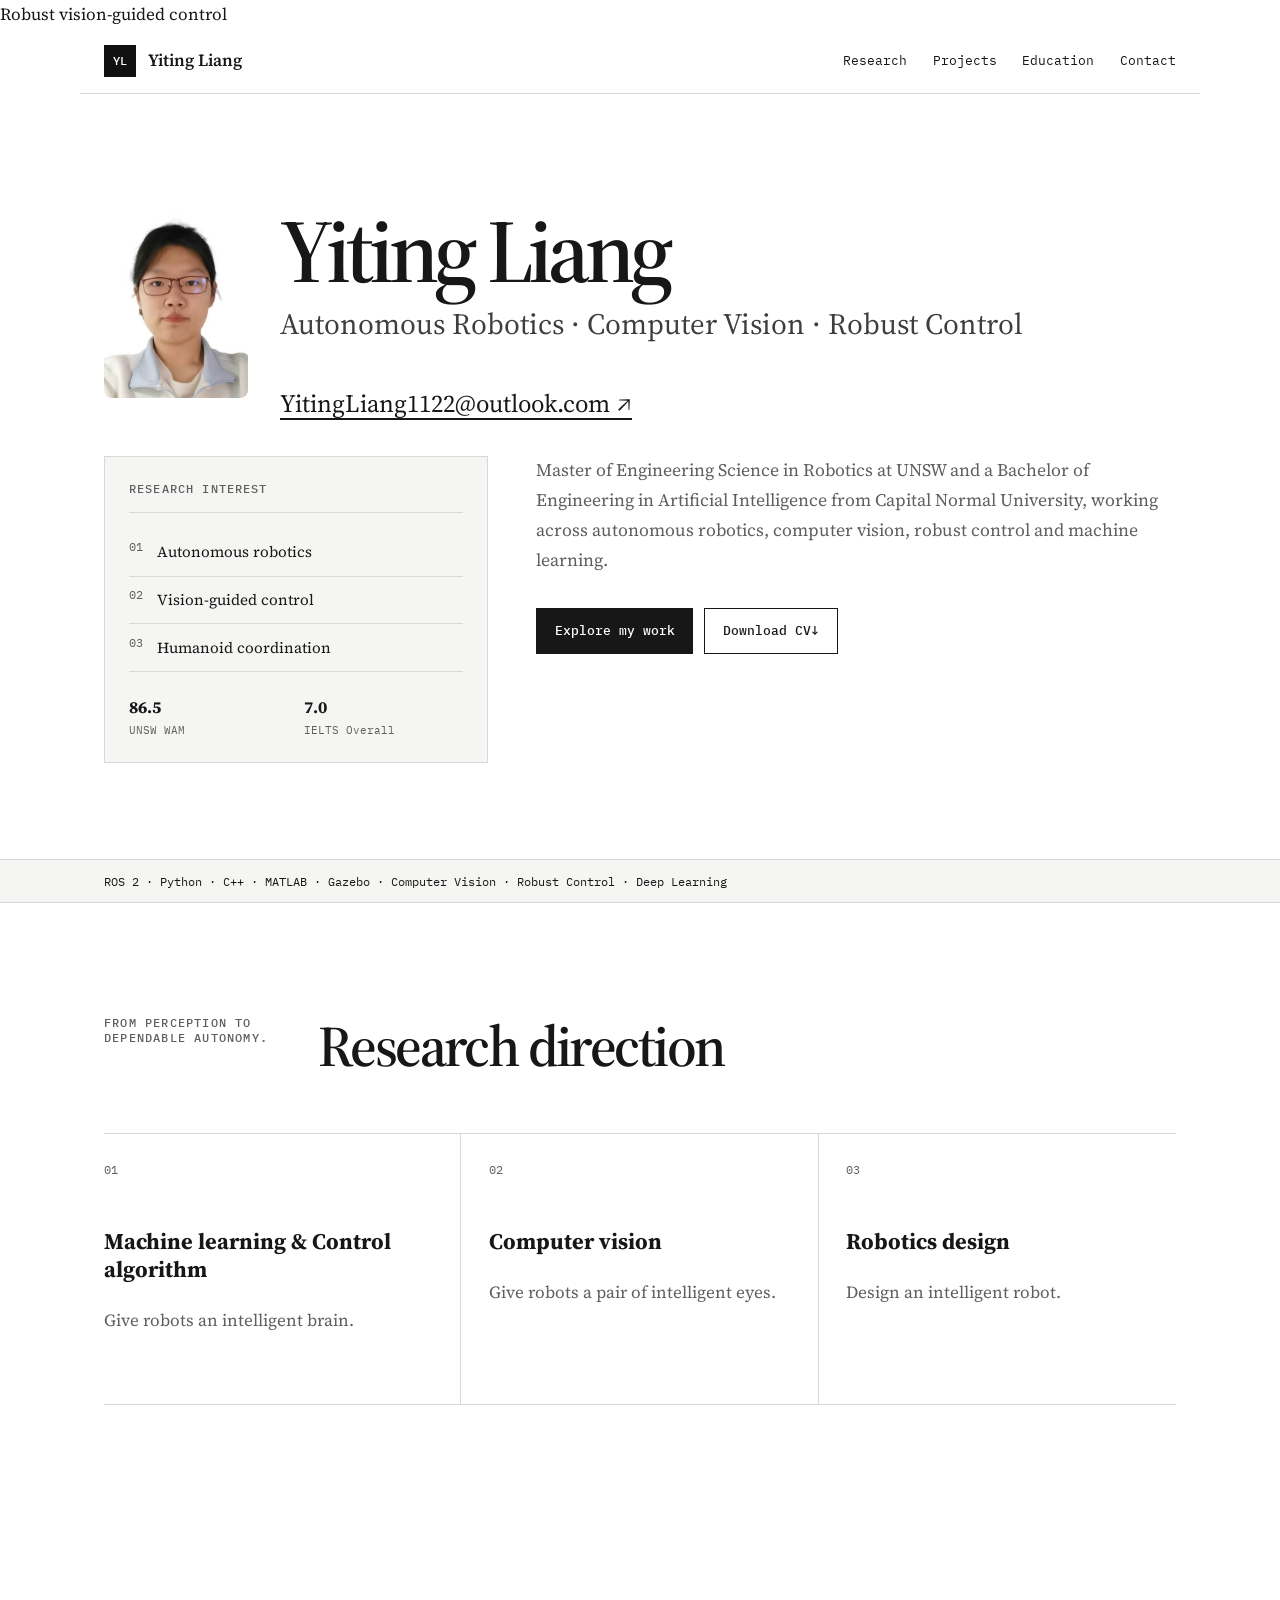
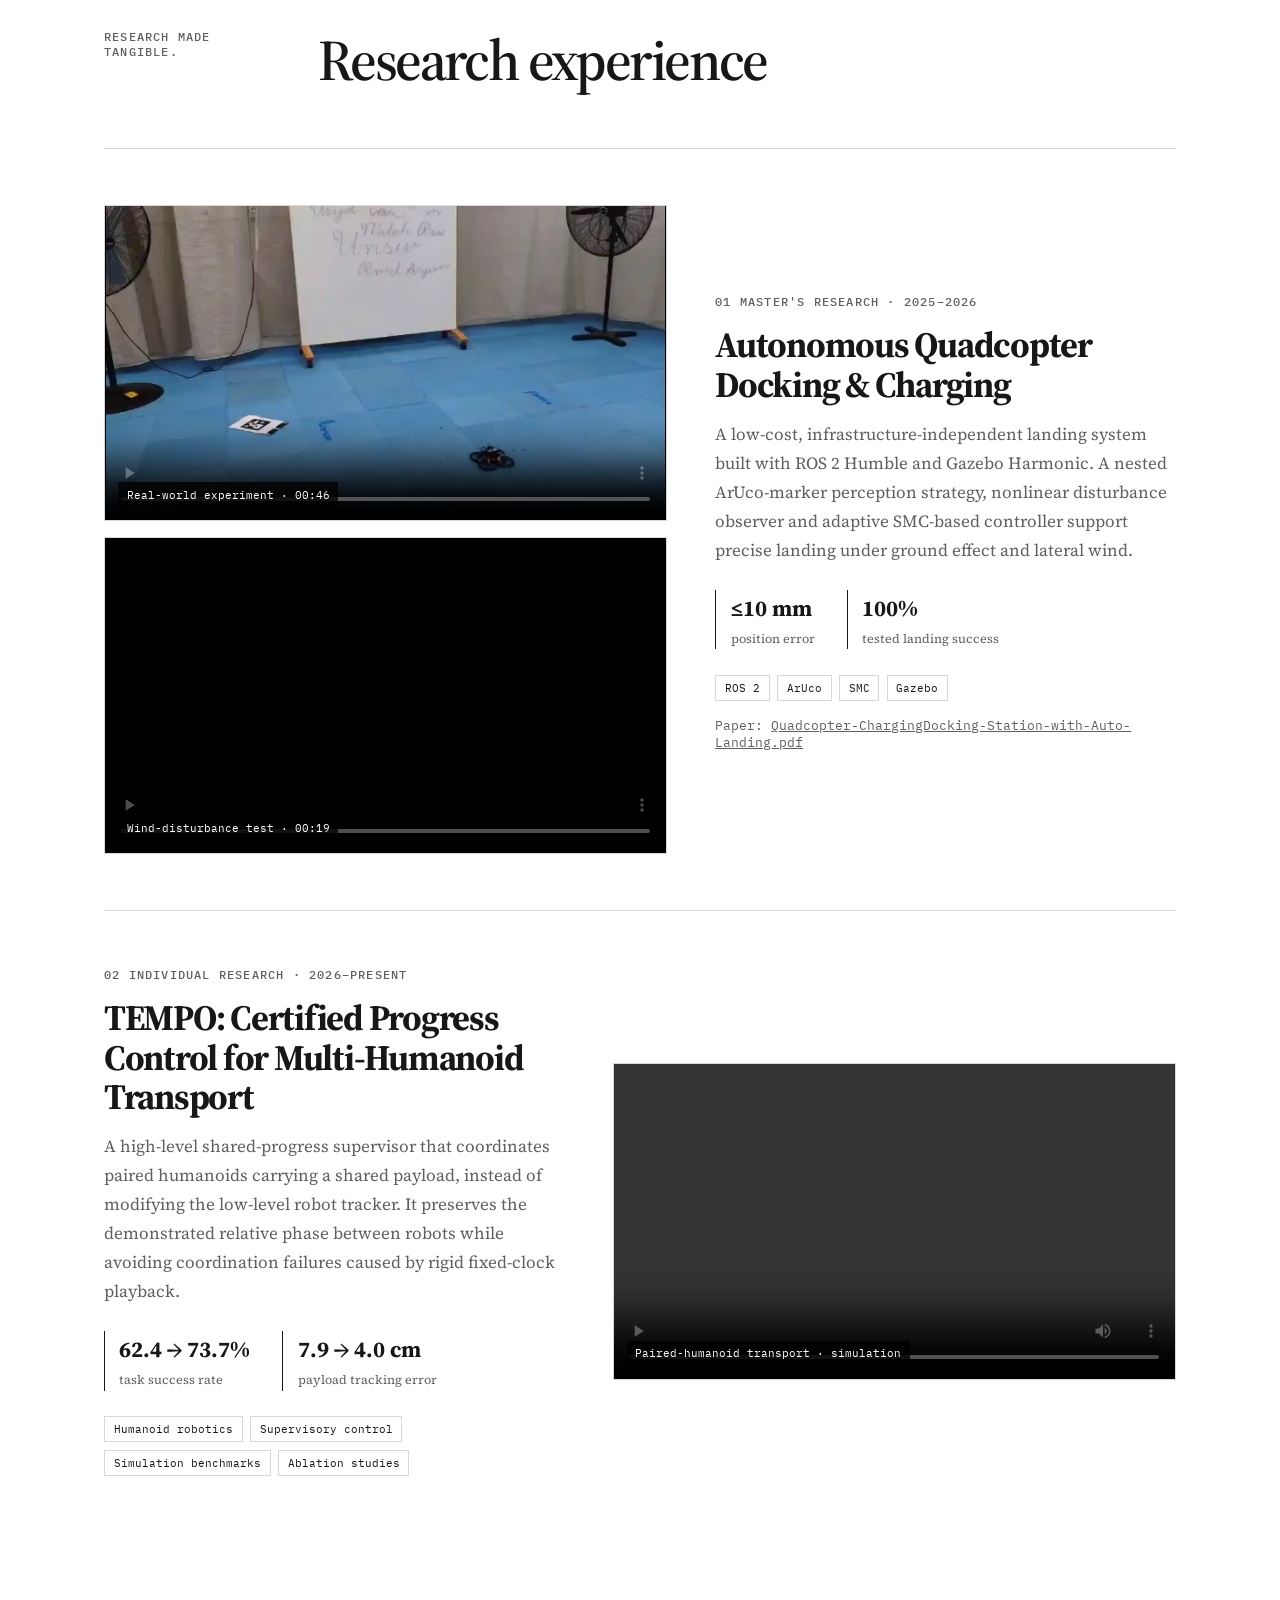
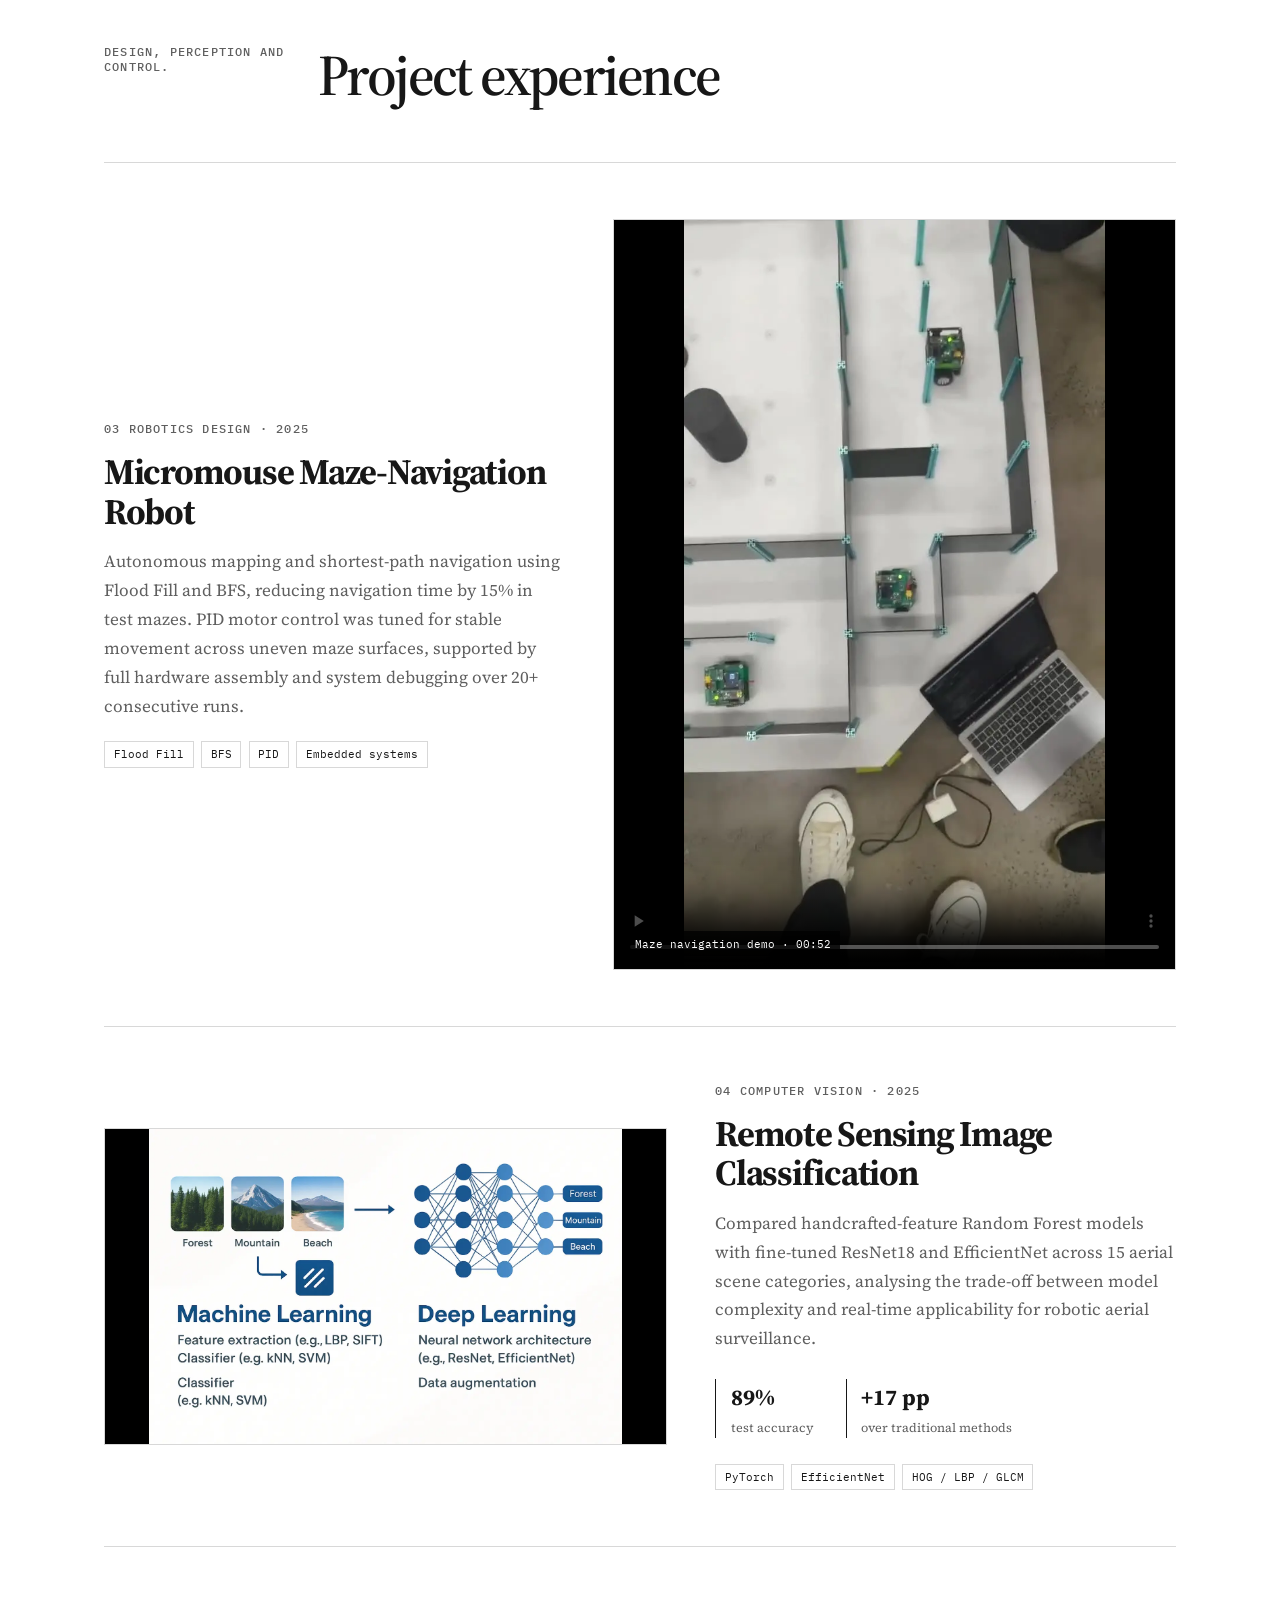
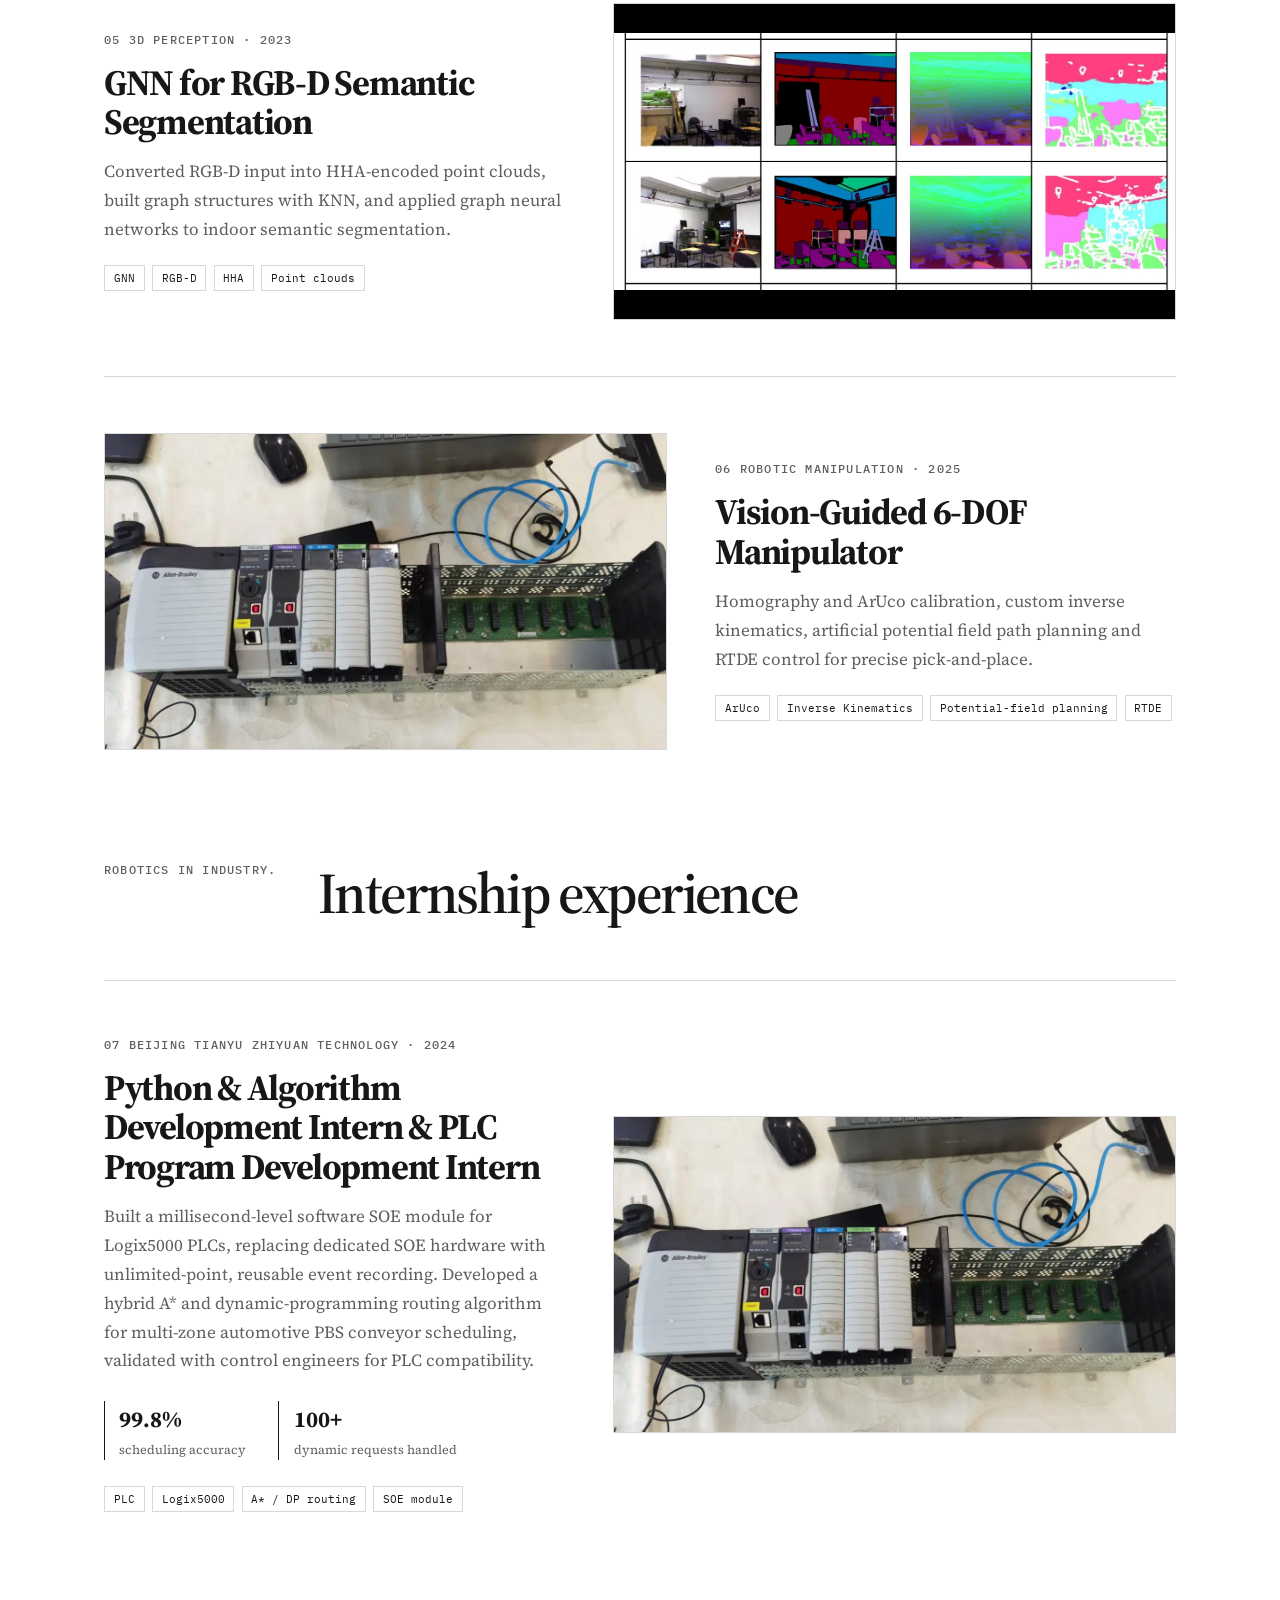
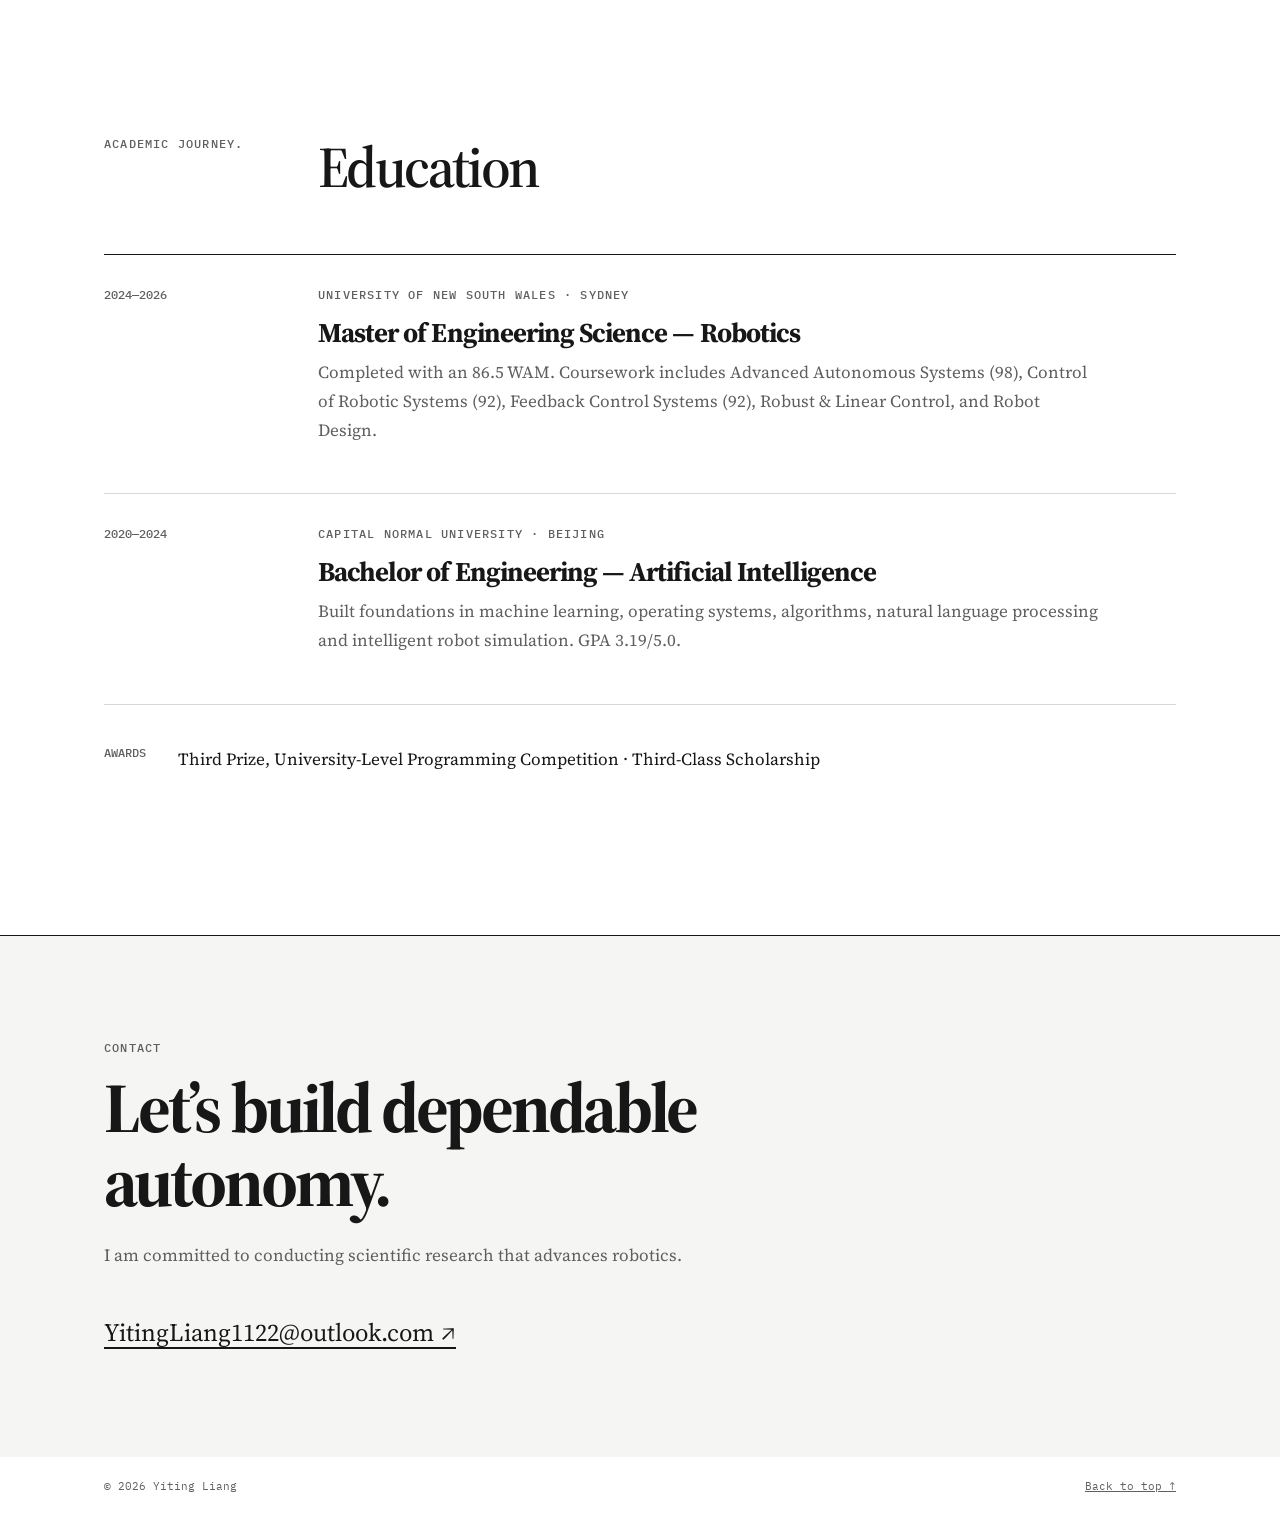
==== index.html @ 72253395 "Add files via upload" ====
Robust vision-guided control<!doctype html>
<html lang="en">
<head>
  <meta charset="utf-8">
  <meta name="viewport" content="width=device-width, initial-scale=1">
  <meta name="description" content="Yiting Liang's academic portfolio in autonomous robotics, robot perception, computer vision, and robust control.">
  <meta name="theme-color" content="#ffffff">
  <title>Yiting Liang — Robotics Research Portfolio</title>
  <link rel="stylesheet" href="styles.css">
  <link rel="icon" href="data:image/svg+xml,%3Csvg xmlns='http://www.w3.org/2000/svg' viewBox='0 0 64 64'%3E%3Crect width='64' height='64' rx='8' fill='%23111111'/%3E%3Ctext x='32' y='41' text-anchor='middle' font-family='serif' font-size='28' fill='white'%3EYL%3C/text%3E%3C/svg%3E">
</head>
<body>
  <a class="skip-link" href="#main">Skip to content</a>
  <header class="site-header">
    <a class="brand" href="#top" aria-label="Yiting Liang, home"><span>YL</span> Yiting Liang</a>
    <button class="nav-toggle" aria-label="Open navigation" aria-expanded="false"><span></span><span></span></button>
    <nav class="nav" aria-label="Primary navigation">
      <a href="#research">Research</a>
      <a href="#project-experience">Projects</a>
      <a href="#education">Education</a>
      <a href="#contact">Contact</a>
    </nav>
  </header>

  <main id="main">


    <section id="top" style="max-width:var(--max);margin:auto;padding:7rem 1.5rem 6rem;">
      <!-- 第一行：头像 + 姓名标题 -->
      <div style="display:flex; align-items:flex-start; gap:2rem; flex-wrap:wrap; margin-bottom:2rem;">
        <div class="reveal" style="flex:0 0 auto;">
          <img src="assets/Yiting-Liang.jpg" alt="Yiting Liang portrait" style="width:9rem;max-width:100%;object-fit:cover;border-radius:0.5rem;">
        </div>
        <div class="reveal">
          <!-- <p class="eyebrow">Robotics researcher · Sydney, Australia</p> -->
          <h1>Yiting Liang</h1>
          <h2 class="hero-title">Autonomous Robotics · Computer Vision · Robust Control</h2>
          <a class="email-link" style="margin-top:0.6rem; display:inline-block;" href="mailto:YitingLiang1122@outlook.com">YitingLiang1122@outlook.com <span aria-hidden="true">↗</span></a>
        </div>
      </div>

      <div style="display:flex; align-items:flex-start; gap:3rem; flex-wrap:wrap;">
        <!-- flex:0 0 24rem; 设置面板固定宽度，加宽profile盒子 -->
        <aside class="research-console reveal" aria-label="Research profile" style="flex:0 0 24rem;">
          <div class="console-head">Research interest</div>
          <ul>
            <li><span>01</span> Autonomous robotics</li>
            <li><span>02</span> Vision‑guided control</li>
            <li><span>03</span> Humanoid coordination</li>
          </ul>
          <div class="metric-row" style="display:grid; grid-template-columns:1fr 1fr; gap:1rem; margin-top:1.4rem;">
            <div><strong>86.5</strong><small>UNSW WAM</small></div>
            <div><strong>7.0</strong><small>IELTS Overall</small></div>
          </div>
        </aside>

        <div class="reveal" style="flex:1;min-width:20rem;">
          <p class="lede">Master of Engineering Science in Robotics at UNSW and a Bachelor of Engineering in Artificial Intelligence from Capital Normal University, working across autonomous robotics, computer vision, robust control and machine learning.</p>
          <div class="hero-actions">
            <a class="button primary" href="#projects">Explore my work</a>
            <a class="button secondary" href="assets/Yiting-Liang-CV.pdf" download>Download CV <span aria-hidden="true">↓</span></a>
          </div>
        </div>
      </div>

    </section>




    <section class="marquee" aria-label="Technical skills"><div>ROS 2 <span>·</span> Python <span>·</span> C++ <span>·</span> MATLAB <span>·</span> Gazebo <span>·</span> Computer Vision <span>·</span> Robust Control <span>·</span> Deep Learning</div></section>

    <section class="section research" id="research">
      <div class="section-heading reveal"><p class="eyebrow">From perception to dependable autonomy.</p><h2>Research direction</h2></div>
      <div class="research-grid">
        <article class="research-card reveal"><span class="card-no">01</span><h3>Machine learning & Control algorithm</h3><p>Give robots an intelligent brain.</p></article>
        <article class="research-card reveal"><span class="card-no">02</span><h3>Computer vision</h3><p>Give robots a pair of intelligent eyes.</p></article>
        <article class="research-card reveal"><span class="card-no">03</span><h3>Robotics design</h3><p>Design an intelligent robot.</p></article>
      </div>
    </section>

    <!-- ===== Research experience ===== -->
    <section class="section projects" id="projects">
      <div class="section-heading reveal"><p class="eyebrow">Research made tangible.</p><h2>Research experience</h2></div>

      <article class="feature feature-video reveal">
        <div class="media-stack">
          <!-- 第一个视频独立 media-wrap -->
          <div class="media-wrap">
            <video controls preload="metadata" poster="assets/quadcopter-poster.webp" playsinline>
              <source src="assets/quadcopter-landing.mp4" type="video/mp4">
            </video>
            <span class="media-label">Real-world experiment · 00:46</span>
          </div>

          <!-- 第二个视频独立 media-wrap -->
          <div class="media-wrap">
            <video controls preload="metadata" poster="assets/quadcopter-landing-wind-poster.webp" playsinline>
              <source src="assets/quadcopter-landing-wind.mp4" type="video/mp4">
            </video>
            <span class="media-label">Wind-disturbance test · 00:19</span>
          </div>
        </div>

        <!-- 右侧栏：文字内容 -->
        <div class="feature-copy">
          <p class="project-meta">01 Master's research · 2025–2026</p>
          <h3>Autonomous Quadcopter Docking &amp; Charging</h3>
          <p>A low-cost, infrastructure-independent landing system built with ROS 2 Humble and Gazebo Harmonic. A nested ArUco-marker perception strategy, nonlinear disturbance observer and adaptive SMC-based controller support precise landing under ground effect and lateral wind.</p>
          <div class="results">
            <div><strong>≤10 mm</strong><span>position error</span></div>
            <div><strong>100%</strong><span>tested landing success</span></div>
          </div>
          <ul class="tags">
            <li>ROS 2</li>
            <li>ArUco</li>
            <li>SMC</li>
            <li>Gazebo</li>
          </ul>
          <p style="margin-top:1rem;font:400 .82rem 'IBM Plex Mono',monospace;">
            Paper: <a href="assets/Quadcopter-ChargingDocking-Station-with-Auto-Landing-Details.pdf" target="_blank">Quadcopter-ChargingDocking-Station-with-Auto-Landing.pdf</a>
          </p>
        </div>
      </article>

      <!-- 02 TEMPO：多类人机器人协同搬运 -->
      <article class="feature feature-video reverse reveal">
        <div class="media-wrap">
          <video controls preload="auto" playsinline>
            <source src="assets/TEMPO_1_2.mp4" type="video/mp4">
          </video>
          <span class="media-label">Paired-humanoid transport · simulation</span>
        </div>
        <div class="feature-copy">
          <p class="project-meta">02 Individual research · 2026–present</p>
          <h3>TEMPO: Certified Progress Control for Multi-Humanoid Transport</h3>
          <p>A high-level shared-progress supervisor that coordinates paired humanoids carrying a shared payload, instead of modifying the low-level robot tracker. It preserves the demonstrated relative phase between robots while avoiding coordination failures caused by rigid fixed-clock playback.</p>
          <div class="results">
            <div><strong>62.4 → 73.7%</strong><span>task success rate</span></div>
            <div><strong>7.9 → 4.0 cm</strong><span>payload tracking error</span></div>
          </div>
          <ul class="tags">
            <li>Humanoid robotics</li>
            <li>Supervisory control</li>
            <li>Simulation benchmarks</li>
            <li>Ablation studies</li>
          </ul>
        </div>
      </article>
    </section>

    <!-- ===== Project experience ===== -->
    <section class="section projects" id="project-experience" style="padding-top:0;">
      <div class="section-heading reveal"><p class="eyebrow">Design, perception and control.</p><h2>Project experience</h2></div>

      <article class="feature feature-video reverse reveal" style="border-top:1px solid var(--line);padding:3.5rem 0;">
        <div class="media-wrap portrait-media">
          <video controls preload="metadata" poster="assets/micromouse-poster.webp" playsinline>
            <source src="assets/micromouse-demo.mp4" type="video/mp4">
          </video>
          <span class="media-label">Maze navigation demo · 00:52</span>
        </div>
        <div class="feature-copy">
          <p class="project-meta">03 Robotics design · 2025</p>
          <h3>Micromouse Maze-Navigation Robot</h3>
          <p>Autonomous mapping and shortest-path navigation using Flood Fill and BFS, reducing navigation time by 15% in test mazes. PID motor control was tuned for stable movement across uneven maze surfaces, supported by full hardware assembly and system debugging over 20+ consecutive runs.</p>
          <ul class="tags"><li>Flood Fill</li><li>BFS</li><li>PID</li><li>Embedded systems</li></ul>
        </div>
      </article>

      <article class="feature feature-video reveal" style="border-top:1px solid var(--line);padding:3.5rem 0;">
        <div class="media-wrap">
          <img src="assets/remote-sensing.webp" alt="Remote-sensing classification workflow comparing machine learning and deep learning" loading="lazy">
        </div>
        <div class="feature-copy">
          <p class="project-meta">04 Computer vision · 2025</p>
          <h3>Remote Sensing Image Classification</h3>
          <p>Compared handcrafted-feature Random Forest models with fine-tuned ResNet18 and EfficientNet across 15 aerial scene categories, analysing the trade-off between model complexity and real-time applicability for robotic aerial surveillance.</p>
          <div class="results">
            <div><strong>89%</strong><span>test accuracy</span></div>
            <div><strong>+17 pp</strong><span>over traditional methods</span></div>
          </div>
          <ul class="tags">
            <li>PyTorch</li>
            <li>EfficientNet</li>
            <li>HOG / LBP / GLCM</li>
          </ul>
        </div>
      </article>

      <!-- GNN for RGB-D Semantic Segmentation -->
      <article class="feature feature-video reverse reveal" style="border-top:1px solid var(--line);padding:3.5rem 0;">
        <div class="media-wrap">
          <img src="assets/rgbd-segmentation.webp" alt="RGB-D images, depth maps and semantic segmentation results" loading="lazy">
        </div>
        <div class="feature-copy">
          <p class="project-meta">05 3D perception · 2023</p>
          <h3>GNN for RGB-D Semantic Segmentation</h3>
          <p>Converted RGB-D input into HHA-encoded point clouds, built graph structures with KNN, and applied graph neural networks to indoor semantic segmentation.</p>
          <ul class="tags">
            <li>GNN</li>
            <li>RGB-D</li>
            <li>HHA</li>
            <li>Point clouds</li>
          </ul>
        </div>
      </article>

      <!-- Vision-Guided 6-DOF Manipulator -->
      <article class="feature feature-video reveal" style="border-top:1px solid var(--line);padding:3.5rem 0 0;">
        <div class="media-wrap">
          <img src="assets/plc-system.webp" alt="Rockwell Logix5000 PLC hardware used during the industrial automation internship" loading="lazy">
        </div>
        <div class="feature-copy">
          <p class="project-meta">06 Robotic manipulation · 2025</p>
          <h3>Vision-Guided 6-DOF Manipulator</h3>
          <p>Homography and ArUco calibration, custom inverse kinematics, artificial potential field path planning and RTDE control for precise pick-and-place.</p>
          <ul class="tags">
            <li>ArUco</li>
            <li>Inverse Kinematics</li>
            <li>Potential-field planning</li>
            <li>RTDE</li>
          </ul>
        </div>
      </article>
    </section>

    <!-- ===== Internship experience ===== -->
    <section class="section projects" id="internship" style="padding-top:0;">
      <div class="section-heading reveal"><p class="eyebrow">Robotics in industry.</p><h2>Internship experience</h2></div>

      <article class="feature feature-video reverse reveal" style="border-top:1px solid var(--line);padding:3.5rem 0 0;">
        <div class="media-wrap">
          <img src="assets/plc-system.webp" alt="Rockwell Logix5000 PLC hardware used during the industrial automation internship" loading="lazy">
        </div>
        <div class="feature-copy">
          <p class="project-meta">07 Beijing Tianyu Zhiyuan Technology · 2024</p>
          <h3>Python & Algorithm Development Intern & PLC Program Development Intern</h3>
          <p>Built a millisecond-level software SOE module for Logix5000 PLCs, replacing dedicated SOE hardware with unlimited-point, reusable event recording. Developed a hybrid A* and dynamic-programming routing algorithm for multi-zone automotive PBS conveyor scheduling, validated with control engineers for PLC compatibility.</p>
          <div class="results">
            <div><strong>99.8%</strong><span>scheduling accuracy</span></div>
            <div><strong>100+</strong><span>dynamic requests handled</span></div>
          </div>
          <ul class="tags">
            <li>PLC</li>
            <li>Logix5000</li>
            <li>A* / DP routing</li>
            <li>SOE module</li>
          </ul>
        </div>
      </article>
    </section>

    <section class="section experience" id="education">
      <div class="section-heading reveal"><p class="eyebrow">Academic journey.</p><h2>Education</h2></div>
      <div class="timeline">
        <article class="timeline-item reveal"><time>2024—2026</time><div><p class="project-meta">University of New South Wales · Sydney</p><h3>Master of Engineering Science — Robotics</h3><p>Completed with an 86.5 WAM. Coursework includes Advanced Autonomous Systems (98), Control of Robotic Systems (92), Feedback Control Systems (92), Robust &amp; Linear Control, and Robot Design.</p></div></article>
        <article class="timeline-item reveal"><time>2020—2024</time><div><p class="project-meta">Capital Normal University · Beijing</p><h3>Bachelor of Engineering — Artificial Intelligence</h3><p>Built foundations in machine learning, operating systems, algorithms, natural language processing and intelligent robot simulation. GPA 3.19/5.0.</p></div></article>
      </div>
      <div class="honours reveal"><span>Awards</span><p>Third Prize, University-Level Programming Competition · Third-Class Scholarship</p></div>
    </section>

    <section class="contact" id="contact">
      <div class="contact-inner reveal">
        <p class="eyebrow">Contact</p>
        <h2>Let’s build dependable autonomy.</h2>
        <p>I am committed to conducting scientific research that advances robotics.</p>
        <a class="email-link" href="mailto:YitingLiang1122@outlook.com">YitingLiang1122@outlook.com <span aria-hidden="true">↗</span></a>
      </div>
    </section>
  </main>

  <footer><p>© <span id="year"></span> Yiting Liang</p><a href="#top">Back to top ↑</a></footer>
  <script src="script.js"></script>
</body>
</html>
---- styles.css ----
@import url('https://fonts.googleapis.com/css2?family=IBM+Plex+Mono:wght@400;500&family=Source+Serif+4:opsz,wght@8..60,400;8..60,600&display=swap');

:root{--ink:#171717;--muted:#5f5f5f;--line:#d8d8d8;--paper:#fff;--soft:#f5f5f3;--max:1120px}
*{box-sizing:border-box}html{scroll-behavior:auto}body{margin:0;background:var(--paper);color:var(--ink);font-family:"Source Serif 4",Georgia,serif;font-size:17px;line-height:1.7}a{color:inherit}img,video{display:block;max-width:100%}button{font:inherit}.skip-link{position:fixed;left:1rem;top:-5rem;z-index:100;background:#111;color:#fff;padding:.65rem 1rem}.skip-link:focus{top:1rem}
.site-header{position:sticky;top:0;z-index:40;display:flex;align-items:center;justify-content:space-between;max-width:var(--max);margin:auto;padding:1rem 1.5rem;background:rgba(255,255,255,.96);border-bottom:1px solid var(--line)}.brand{display:flex;gap:.75rem;align-items:center;font-weight:600;text-decoration:none}.brand span{display:grid;place-items:center;width:2rem;height:2rem;background:#111;color:#fff;font:500 .72rem "IBM Plex Mono",monospace}.nav{display:flex;gap:1.6rem}.nav a{font:400 .82rem "IBM Plex Mono",monospace;text-decoration:none}.nav a:hover{text-decoration:underline;text-underline-offset:.3rem}.nav-toggle{display:none;border:0;background:none;padding:.5rem}.nav-toggle span{display:block;width:24px;height:1px;margin:6px;background:var(--ink)}
.hero{display:grid;grid-template-columns:1.35fr .65fr;gap:5rem;align-items:center;max-width:var(--max);margin:auto;padding:7rem 1.5rem 6rem}.eyebrow,.project-meta{margin:0 0 1rem;color:var(--muted);text-transform:uppercase;letter-spacing:.1em;font:500 .75rem "IBM Plex Mono",monospace}h1,h2,h3,h4,p{margin-top:0}h1{margin-bottom:.6rem;font-size:clamp(3.6rem,7vw,6.2rem);line-height:1;letter-spacing:-.055em;font-weight:600}.hero-title{max-width:760px;margin-bottom:1.8rem;color:#3e3e3e;font-size:clamp(1.35rem,2.3vw,2rem);line-height:1.3;font-weight:400}.lede{max-width:720px;margin-bottom:2rem;color:var(--muted);font-size:1.1rem}.hero-actions{display:flex;flex-wrap:wrap;gap:.7rem}.button{display:inline-flex;align-items:center;justify-content:center;min-height:46px;padding:.65rem 1.1rem;border:1px solid var(--ink);font:500 .82rem "IBM Plex Mono",monospace;text-decoration:none}.button.primary{background:var(--ink);color:#fff}.button:hover{opacity:.72}.research-console{padding:1.5rem;border:1px solid var(--line);background:var(--soft)}.console-head{padding-bottom:1rem;border-bottom:1px solid var(--line);color:var(--muted);text-transform:uppercase;letter-spacing:.1em;font:500 .72rem "IBM Plex Mono",monospace}.research-console ul{list-style:none;margin:1rem 0 0;padding:0}.research-console li{display:flex;gap:.9rem;padding:.65rem 0;border-bottom:1px solid var(--line);font-size:.95rem}.research-console li span{color:var(--muted);font:400 .72rem "IBM Plex Mono",monospace}.metric-row{display:grid;grid-template-columns:repeat(3,1fr);gap:1rem;margin-top:1.4rem}.metric-row strong,.metric-row small{display:block}.metric-row strong{font-size:1.05rem}.metric-row small{color:var(--muted);font:400 .66rem "IBM Plex Mono",monospace;line-height:1.45}
.marquee{border-block:1px solid var(--line);background:var(--soft)}.marquee div{max-width:var(--max);margin:auto;padding:.85rem 1.5rem;white-space:normal;font:400 .75rem "IBM Plex Mono",monospace}.section{max-width:var(--max);margin:auto;padding:7rem 1.5rem}.section-heading{display:grid;grid-template-columns:.35fr 1.65fr;gap:2rem;align-items:start;margin-bottom:3.5rem}.section-heading h2{max-width:800px;margin:0;font-size:clamp(2.5rem,4.5vw,4.3rem);line-height:1.08;letter-spacing:-.045em;font-weight:600}
.research-grid{display:grid;grid-template-columns:repeat(3,1fr);border-block:1px solid var(--line)}.research-card{min-height:270px;padding:1.7rem 1.7rem 1.7rem 0;border-right:1px solid var(--line)}.research-card+.research-card{padding-left:1.7rem}.research-card:last-child{border-right:0}.card-no{display:block;margin-bottom:3.2rem;color:var(--muted);font:400 .72rem "IBM Plex Mono",monospace}.research-card h3{font-size:1.4rem;line-height:1.25}.research-card p{margin:0;color:var(--muted)}
.projects{padding-top:7rem}.feature{display:grid;grid-template-columns:1.1fr .9fr;gap:3rem;align-items:center;padding:3.5rem 0;border-top:1px solid var(--line)}.feature.reverse{grid-template-columns:.9fr 1.1fr}.feature.reverse .media-wrap{order:2}.media-wrap{position:relative;overflow:hidden;border:1px solid var(--line);background:#111;aspect-ratio:16/9}.media-wrap video,.media-wrap img{position:absolute;inset:0;width:100%;height:100%;object-fit:contain;background:#000;display:block}.media-wrap.portrait-media{aspect-ratio:3/4}.media-stack{display:grid;gap:1rem;align-content:start}.media-label{position:absolute;left:.8rem;bottom:.8rem;padding:.35rem .55rem;background:rgba(0,0,0,.78);color:#fff;font:400 .66rem "IBM Plex Mono",monospace;z-index:2}.feature-copy h3,.project-card h3,.applied h3,.timeline h3{margin-bottom:1rem;font-size:clamp(1.8rem,2.8vw,2.7rem);line-height:1.1;letter-spacing:-.035em}.feature-copy>p:not(.project-meta),.project-card p,.applied p{color:var(--muted)}.results{display:flex;gap:2rem;margin:1.6rem 0}.results div{padding-left:.9rem;border-left:1px solid var(--ink)}.results strong,.results span{display:block}.results strong{font-size:1.4rem}.results span{color:var(--muted);font-size:.78rem}.tags{display:flex;flex-wrap:wrap;gap:.45rem;list-style:none;margin:1.3rem 0 0;padding:0}.tags li{padding:.32rem .55rem;border:1px solid var(--line);font:400 .68rem "IBM Plex Mono",monospace}.project-pair{display:grid;grid-template-columns:1fr 1fr;border-top:1px solid var(--line)}.project-card{overflow:hidden;border-right:1px solid var(--line)}.project-card:last-child{border-right:0}.project-card img{width:100%;aspect-ratio:16/9;object-fit:cover;filter:grayscale(100%);border-bottom:1px solid var(--line)}.project-card-copy{padding:1.7rem 1.7rem 1.7rem 0}.project-card:last-child .project-card-copy{padding-left:1.7rem}.project-card h3{font-size:1.8rem}.result-line{margin-top:1.2rem;font-size:.9rem}.applied{display:grid;grid-template-columns:.62fr 1.38fr;gap:2.5rem;align-items:center;padding:3.5rem 0;border-block:1px solid var(--line)}.applied>img{width:100%;height:100%;min-height:300px;object-fit:cover;filter:grayscale(100%)}.applied-list{display:grid;grid-template-columns:1fr 1fr;gap:1.5rem}.applied-list section{padding-top:1rem;border-top:1px solid var(--line)}.applied-list h4{margin-bottom:.5rem;font-size:1rem}.applied-list p{font-size:.94rem}
.experience{padding-bottom:8rem}.timeline{border-top:1px solid var(--ink)}.timeline-item{display:grid;grid-template-columns:.35fr 1.65fr;gap:2rem;padding:2rem 0;border-bottom:1px solid var(--line)}.timeline-item time{color:var(--muted);font:500 .76rem "IBM Plex Mono",monospace}.timeline-item h3{margin-bottom:.6rem;font-size:1.7rem}.timeline-item p:last-child{max-width:780px;color:var(--muted)}.honours{display:flex;gap:2rem;margin-top:1.5rem;padding:1rem 0}.honours span{color:var(--muted);text-transform:uppercase;font:500 .75rem "IBM Plex Mono",monospace}
.contact{border-top:1px solid var(--ink);background:var(--soft)}.contact-inner{max-width:var(--max);margin:auto;padding:6.5rem 1.5rem}.contact h2{max-width:820px;margin-bottom:1.4rem;font-size:clamp(2.8rem,5.5vw,5rem);line-height:1.05;letter-spacing:-.045em}.contact p:not(.eyebrow){max-width:650px;color:var(--muted)}.email-link{display:inline-block;margin-top:1.5rem;font-size:clamp(1.1rem,2vw,1.55rem);text-underline-offset:.25em}footer{display:flex;justify-content:space-between;max-width:var(--max);margin:auto;padding:1.4rem 1.5rem;color:var(--muted);font:400 .7rem "IBM Plex Mono",monospace}footer p{margin:0}.reveal{opacity:1;transform:none}
@media(max-width:900px){.site-header{padding:.8rem 1rem}.nav-toggle{display:block}.nav{position:absolute;top:100%;left:1rem;right:1rem;display:none;flex-direction:column;gap:.1rem;padding:.7rem;border:1px solid var(--line);background:#fff}.nav.open{display:flex}.nav a{padding:.65rem}.hero{grid-template-columns:1fr;gap:2.5rem;padding:5rem 1rem}.section{padding:5.5rem 1rem}.section-heading{grid-template-columns:1fr;gap:.4rem}.research-grid{grid-template-columns:1fr}.research-card,.research-card+.research-card{min-height:auto;padding:1.6rem 0;border-right:0;border-bottom:1px solid var(--line)}.research-card:last-child{border-bottom:0}.card-no{margin-bottom:1.5rem}.feature,.feature.reverse{grid-template-columns:1fr;gap:2rem}.feature.reverse .media-wrap{order:0}.project-pair{grid-template-columns:1fr}.project-card{border-right:0;border-bottom:1px solid var(--line)}.project-card-copy,.project-card:last-child .project-card-copy{padding:1.5rem 0 2.5rem}.applied{grid-template-columns:1fr}.applied>img{min-height:240px}}
@media(max-width:600px){h1{font-size:3.2rem}.metric-row{grid-template-columns:1fr}.metric-row div{display:flex;justify-content:space-between;border-top:1px solid var(--line);padding-top:.6rem}.applied-list{grid-template-columns:1fr}.timeline-item{grid-template-columns:1fr;gap:.4rem}.honours{display:block}.contact-inner{padding:5rem 1rem}.email-link{overflow-wrap:anywhere}footer{padding:1.2rem 1rem}.media-label{display:none}}
/* （注：内容由AI生成） */
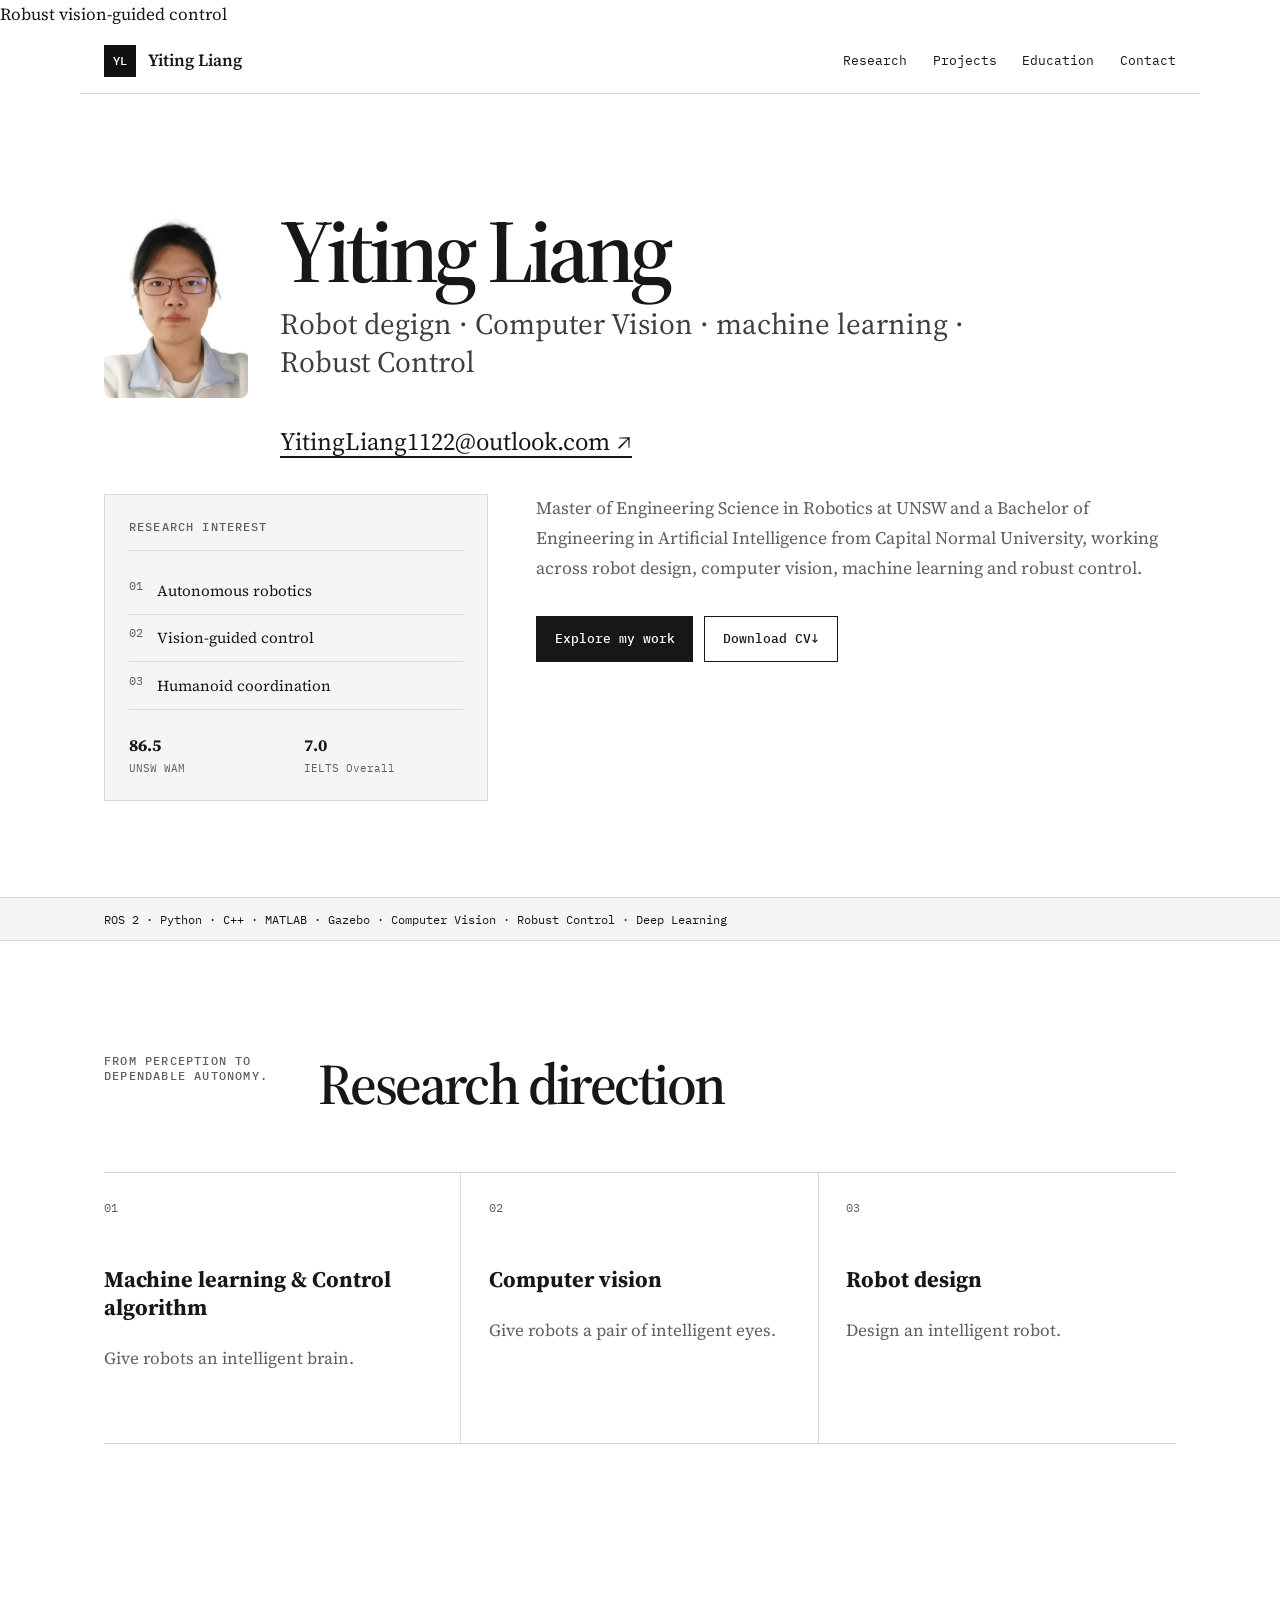
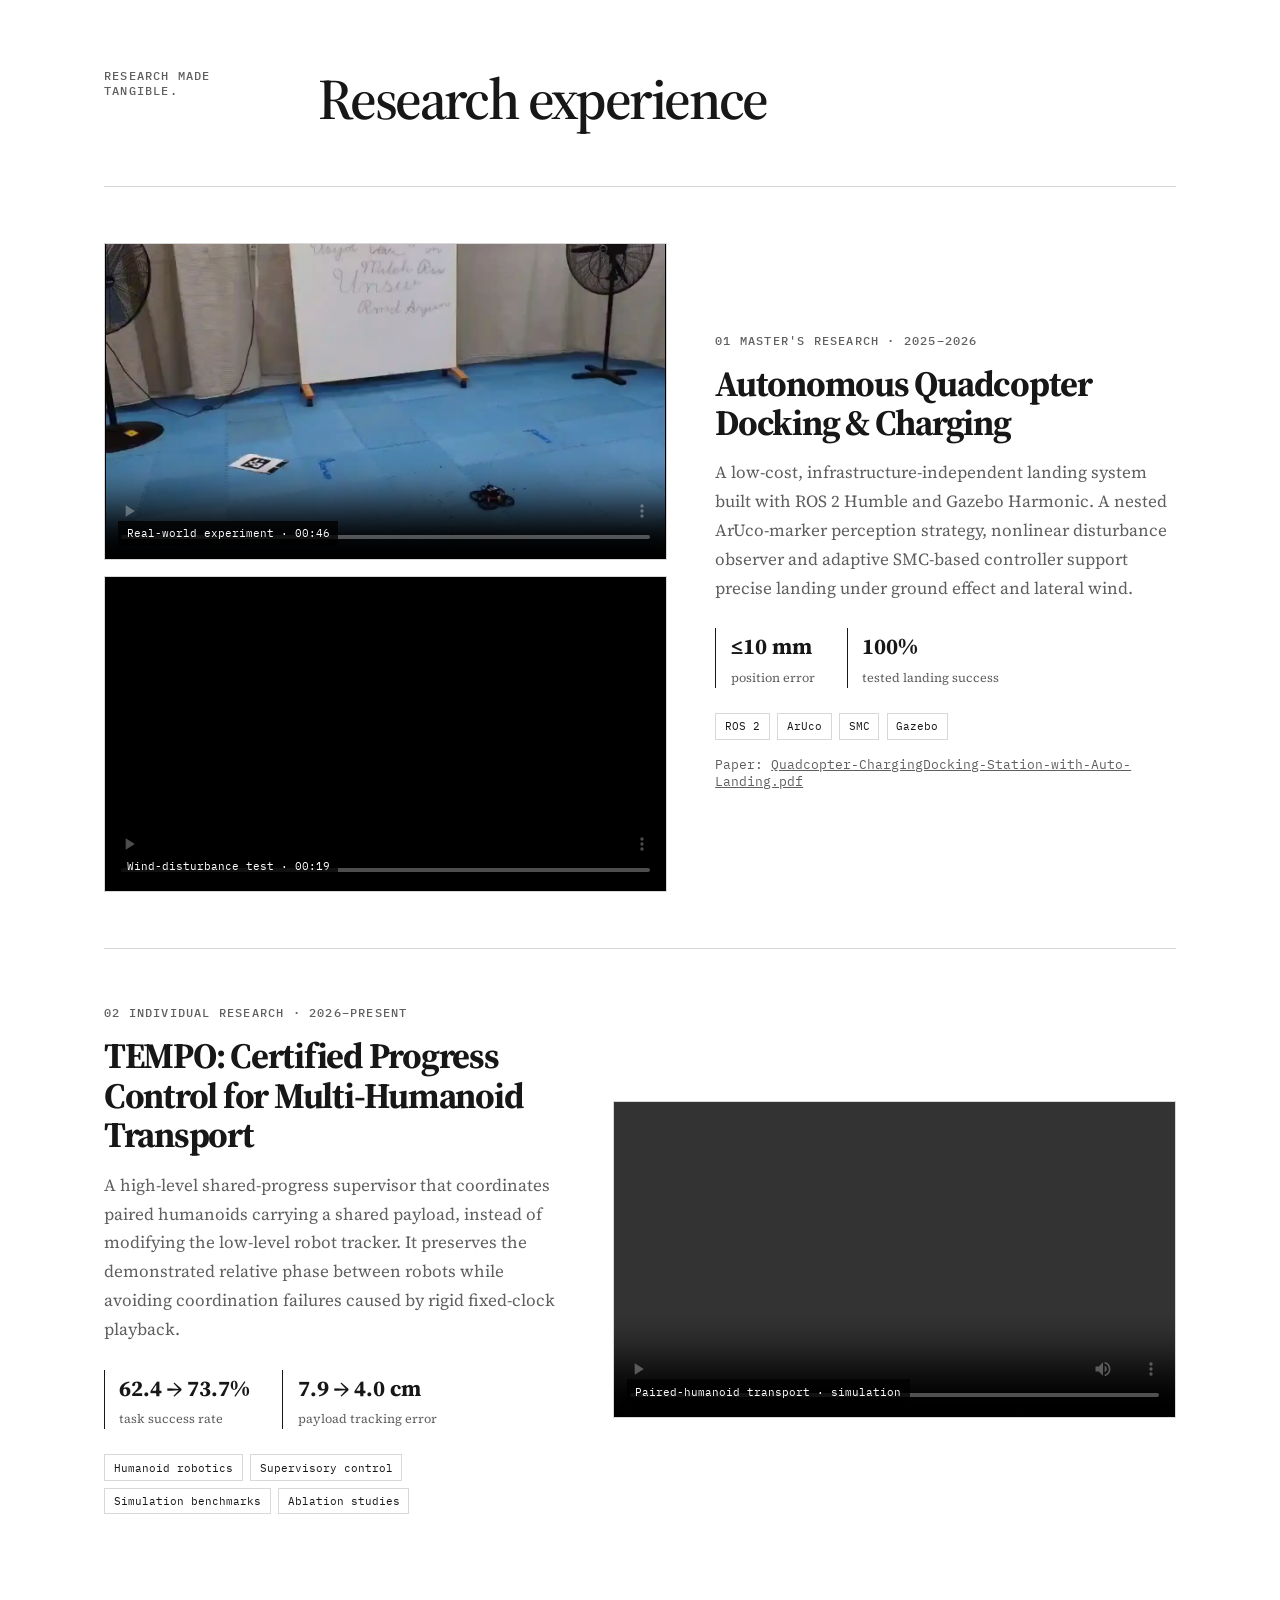
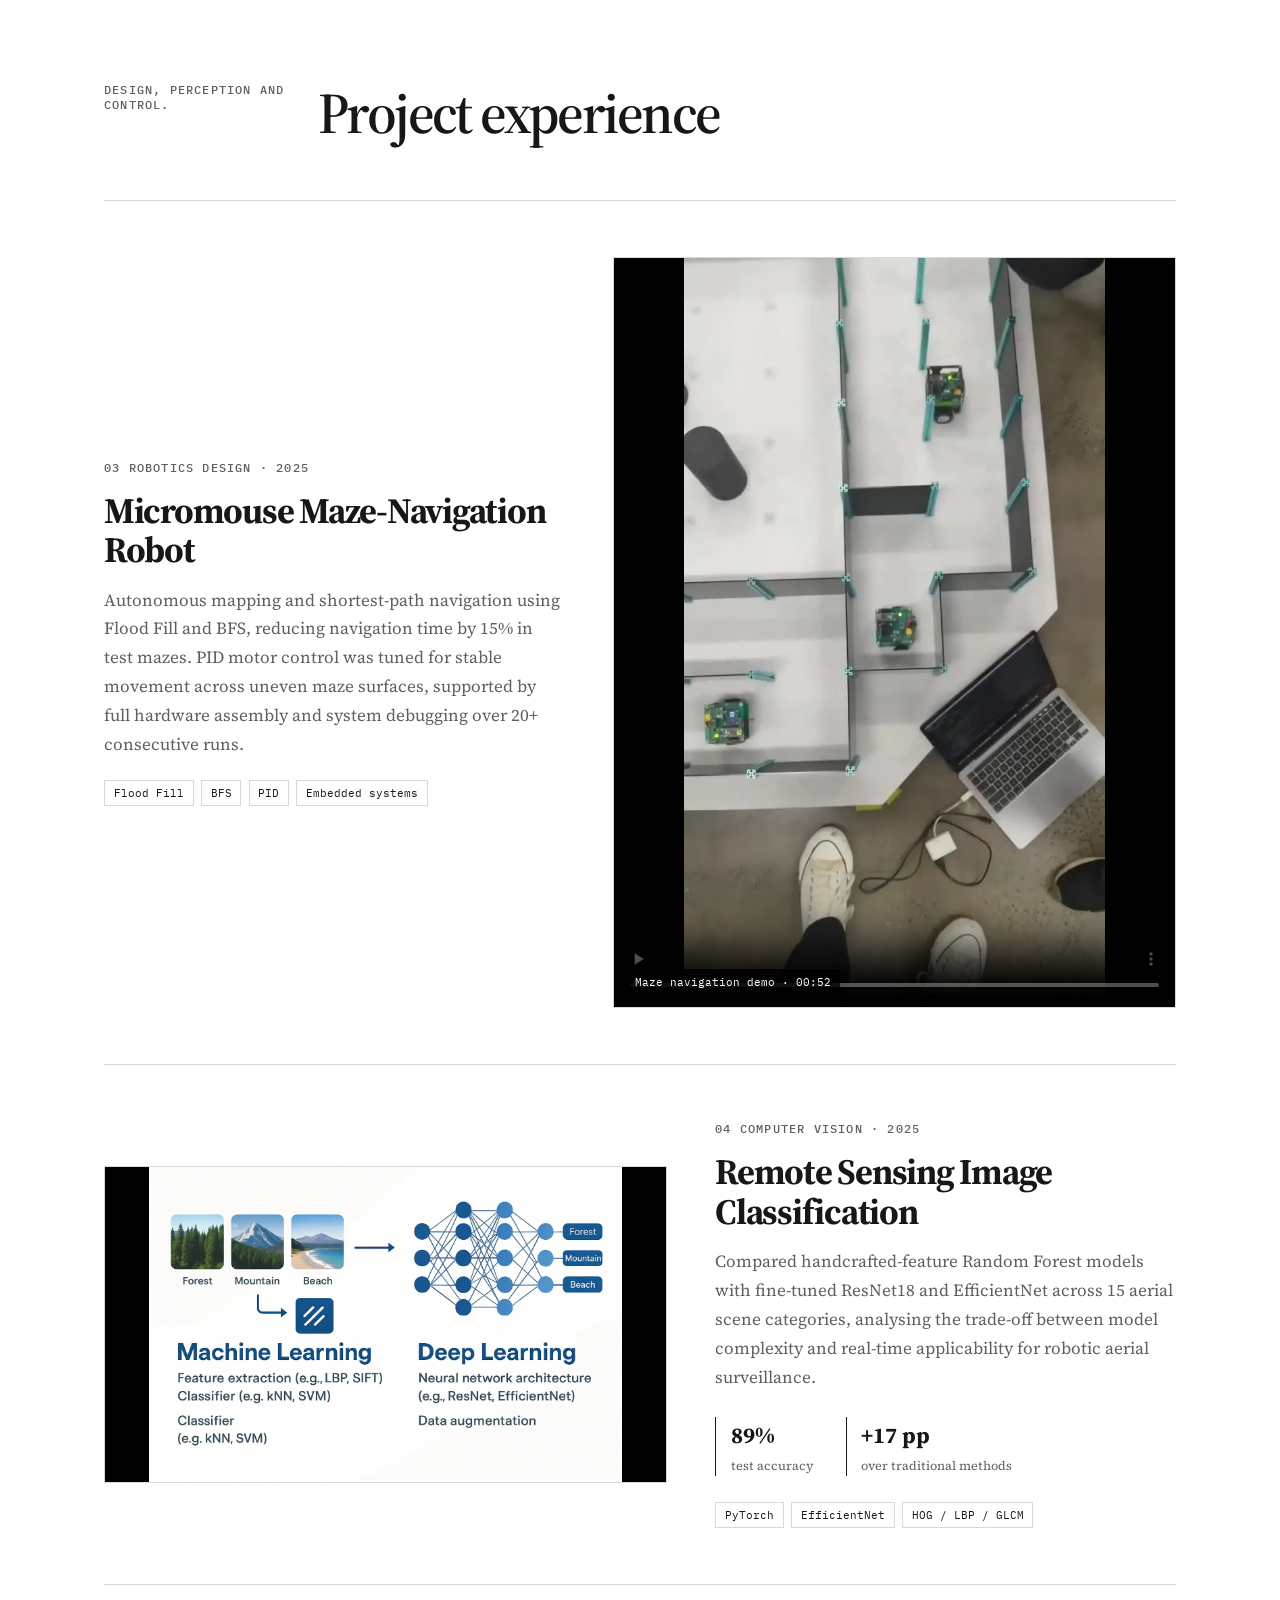
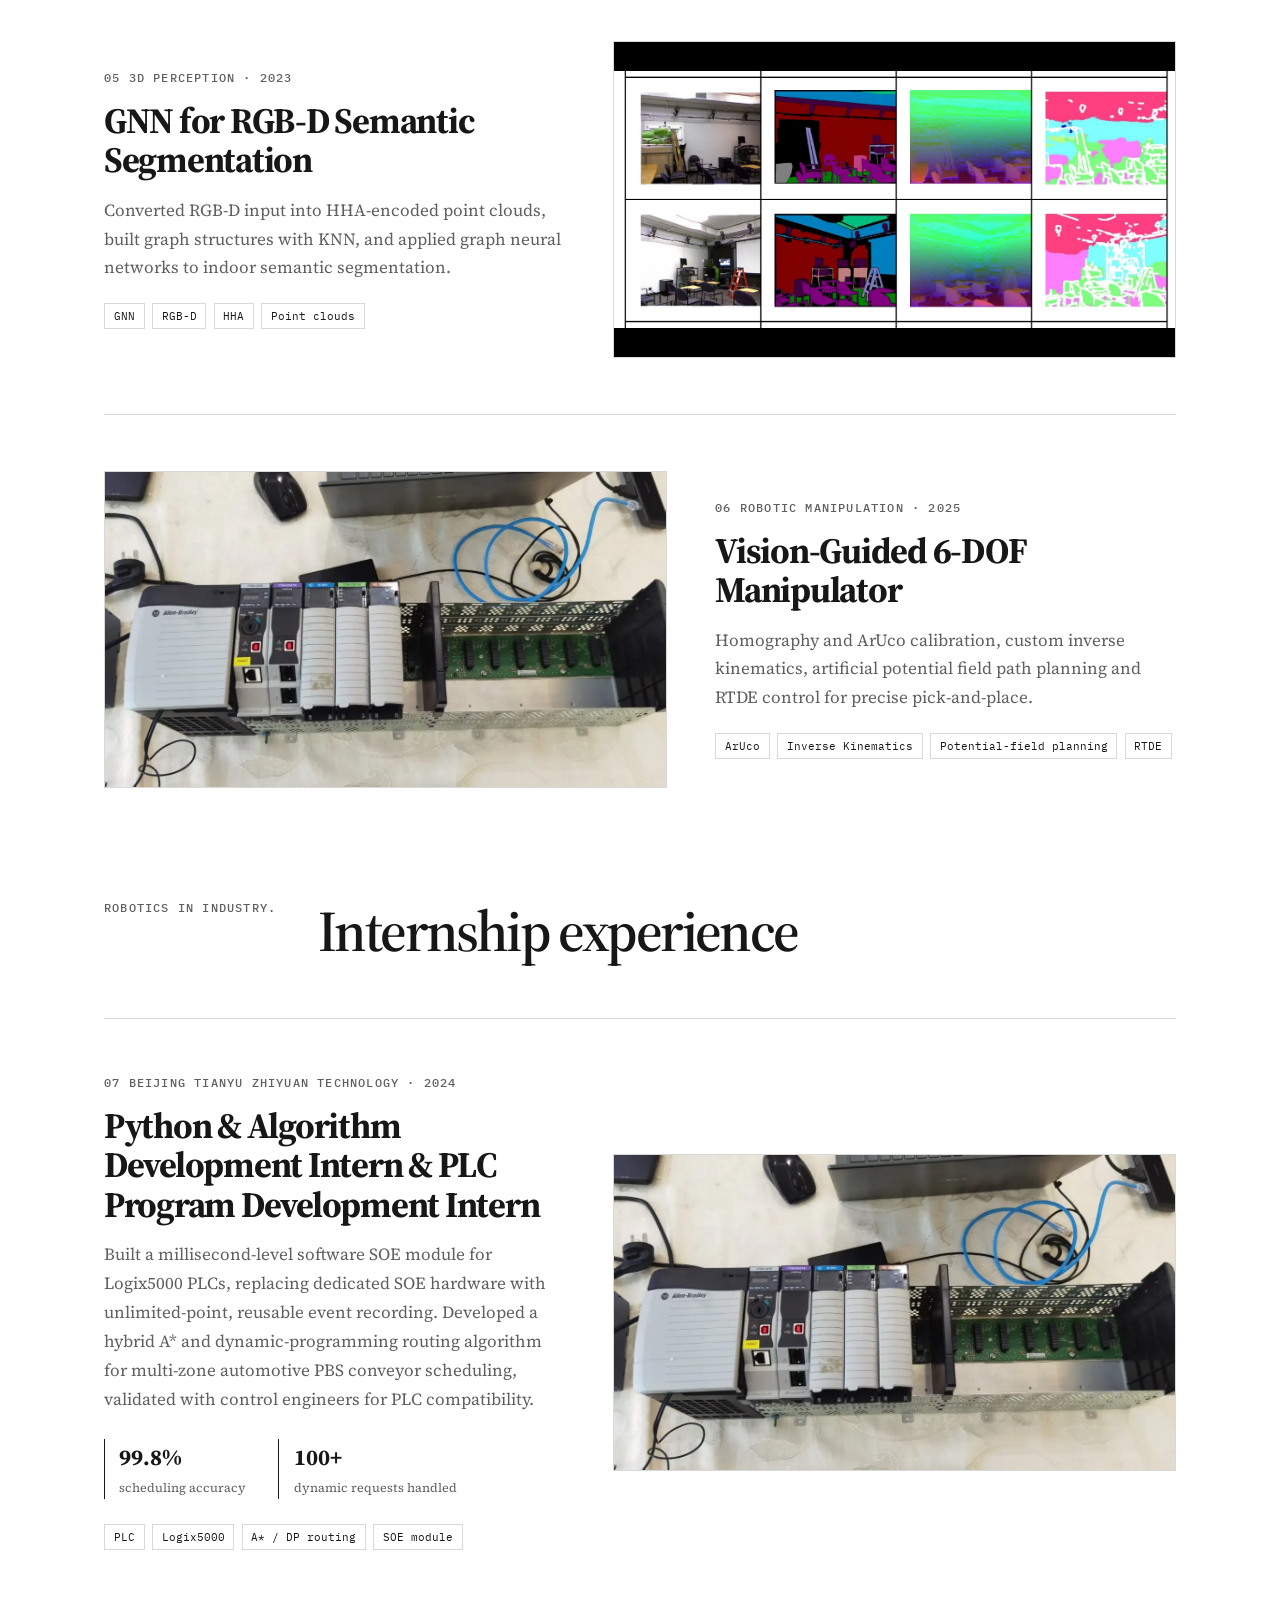
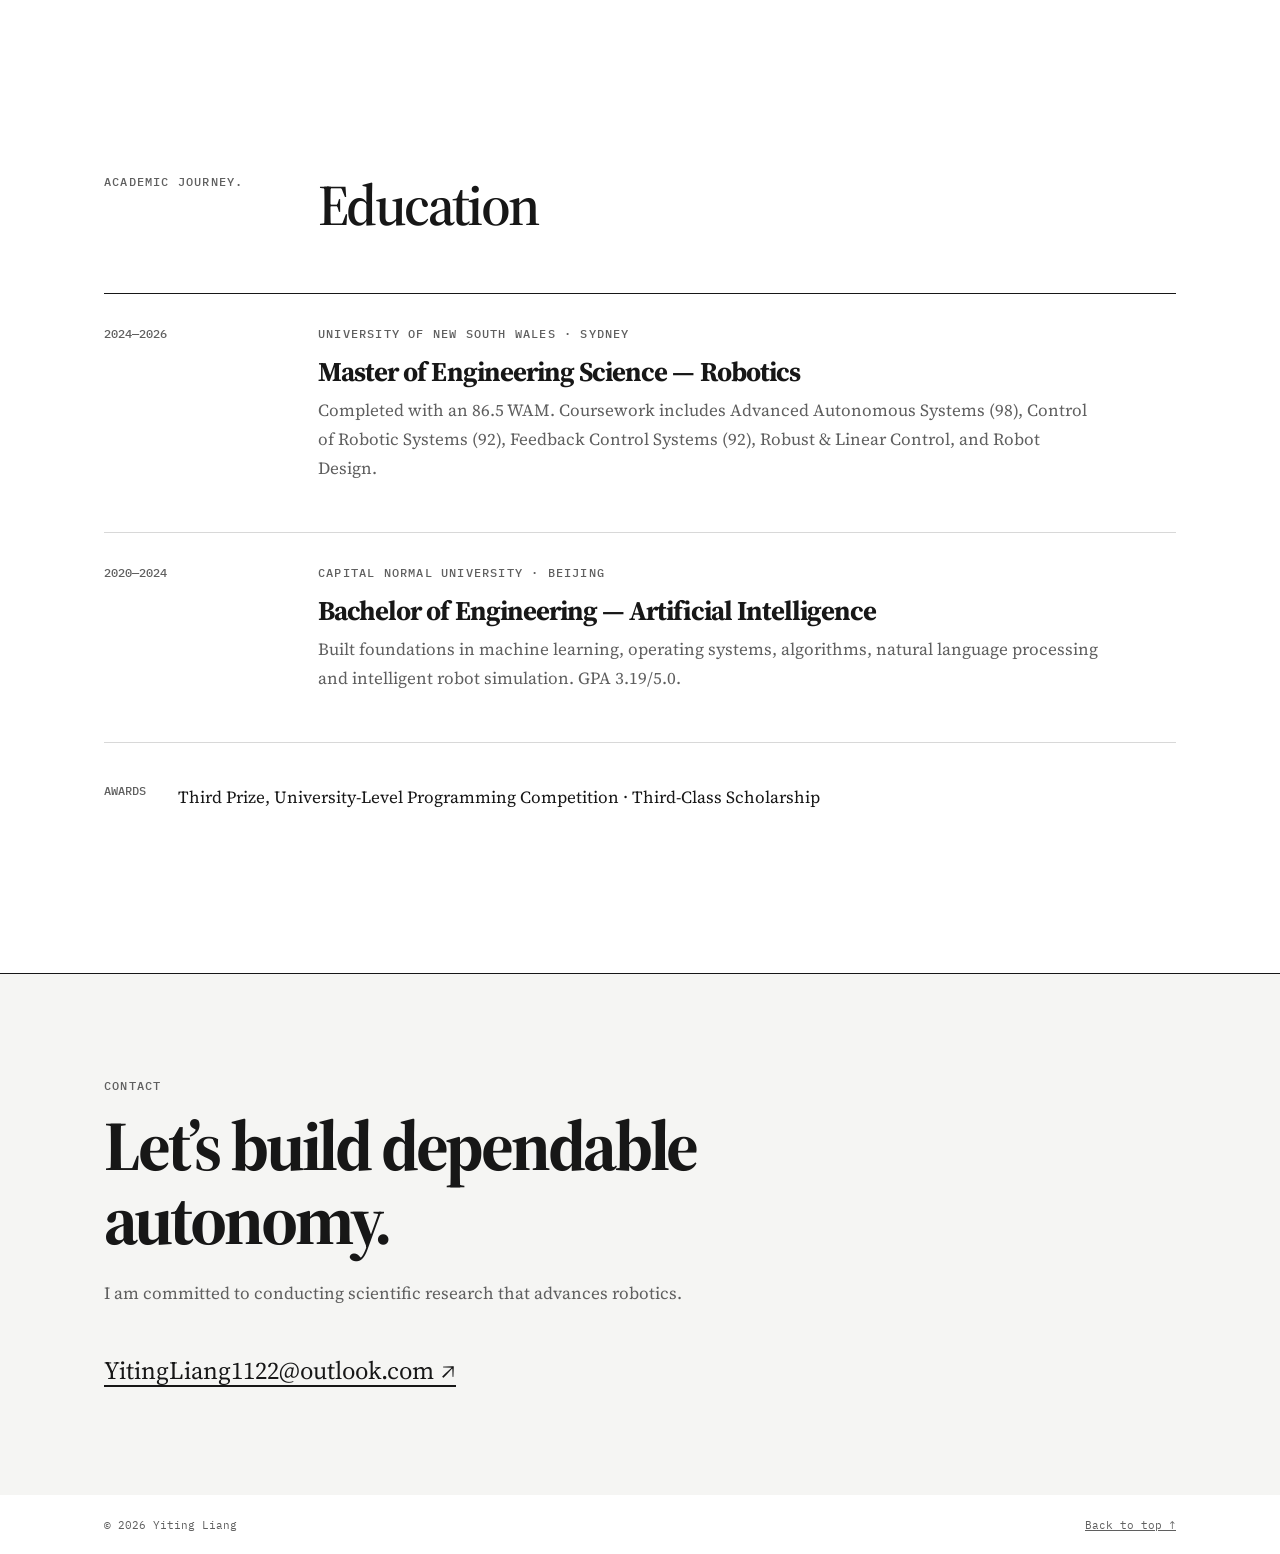
==== commit 43907dbb: "Add files via upload" ====
--- a/index.html
+++ b/index.html
@@ -34,7 +34,7 @@
         <div class="reveal">
           <!-- <p class="eyebrow">Robotics researcher · Sydney, Australia</p> -->
           <h1>Yiting Liang</h1>
-          <h2 class="hero-title">Autonomous Robotics · Computer Vision · Robust Control</h2>
+          <h2 class="hero-title">Robot degign · Computer Vision · machine learning · Robust Control</h2>
           <a class="email-link" style="margin-top:0.6rem; display:inline-block;" href="mailto:YitingLiang1122@outlook.com">YitingLiang1122@outlook.com <span aria-hidden="true">↗</span></a>
         </div>
       </div>
@@ -55,7 +55,7 @@
         </aside>
 
         <div class="reveal" style="flex:1;min-width:20rem;">
-          <p class="lede">Master of Engineering Science in Robotics at UNSW and a Bachelor of Engineering in Artificial Intelligence from Capital Normal University, working across autonomous robotics, computer vision, robust control and machine learning.</p>
+          <p class="lede">Master of Engineering Science in Robotics at UNSW and a Bachelor of Engineering in Artificial Intelligence from Capital Normal University, working across robot design, computer vision, machine learning and robust control.</p>
           <div class="hero-actions">
             <a class="button primary" href="#projects">Explore my work</a>
             <a class="button secondary" href="assets/Yiting-Liang-CV.pdf" download>Download CV <span aria-hidden="true">↓</span></a>
@@ -75,7 +75,7 @@
       <div class="research-grid">
         <article class="research-card reveal"><span class="card-no">01</span><h3>Machine learning & Control algorithm</h3><p>Give robots an intelligent brain.</p></article>
         <article class="research-card reveal"><span class="card-no">02</span><h3>Computer vision</h3><p>Give robots a pair of intelligent eyes.</p></article>
-        <article class="research-card reveal"><span class="card-no">03</span><h3>Robotics design</h3><p>Design an intelligent robot.</p></article>
+        <article class="research-card reveal"><span class="card-no">03</span><h3>Robot design</h3><p>Design an intelligent robot.</p></article>
       </div>
     </section>
 
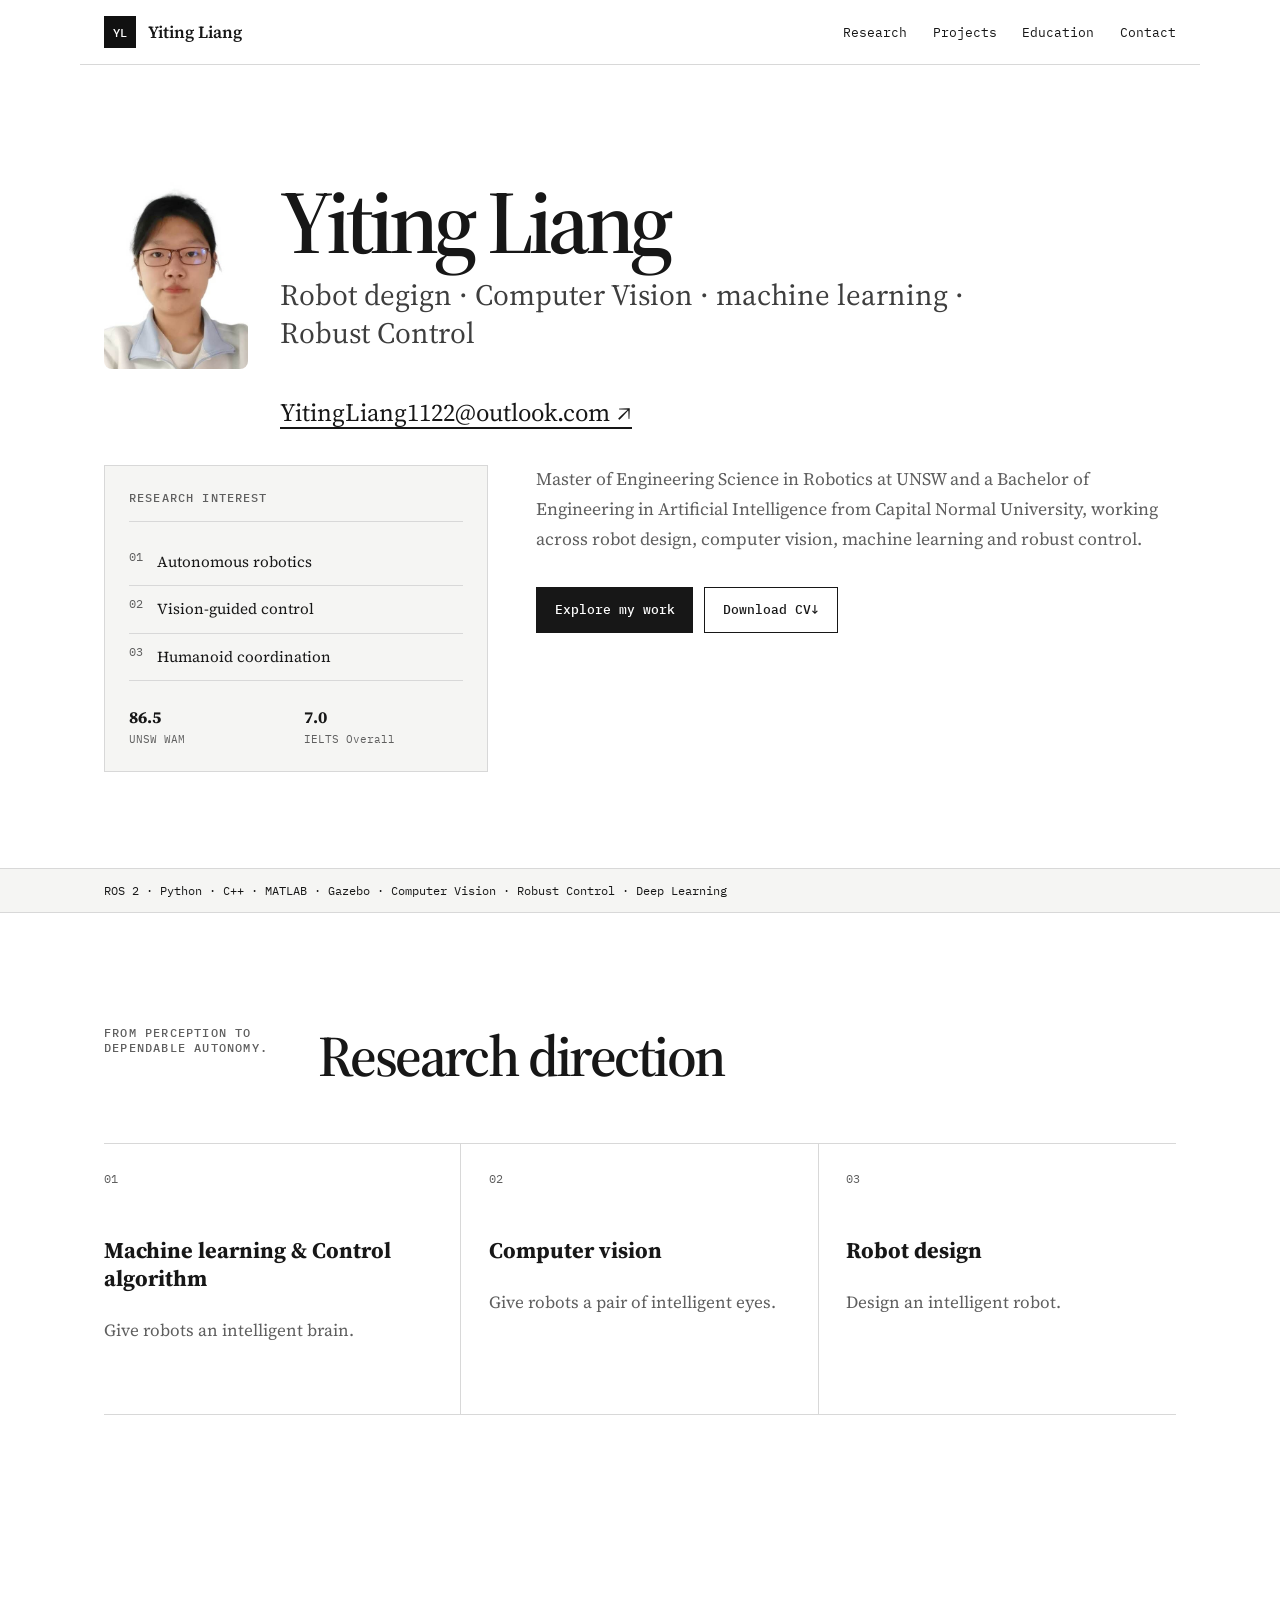
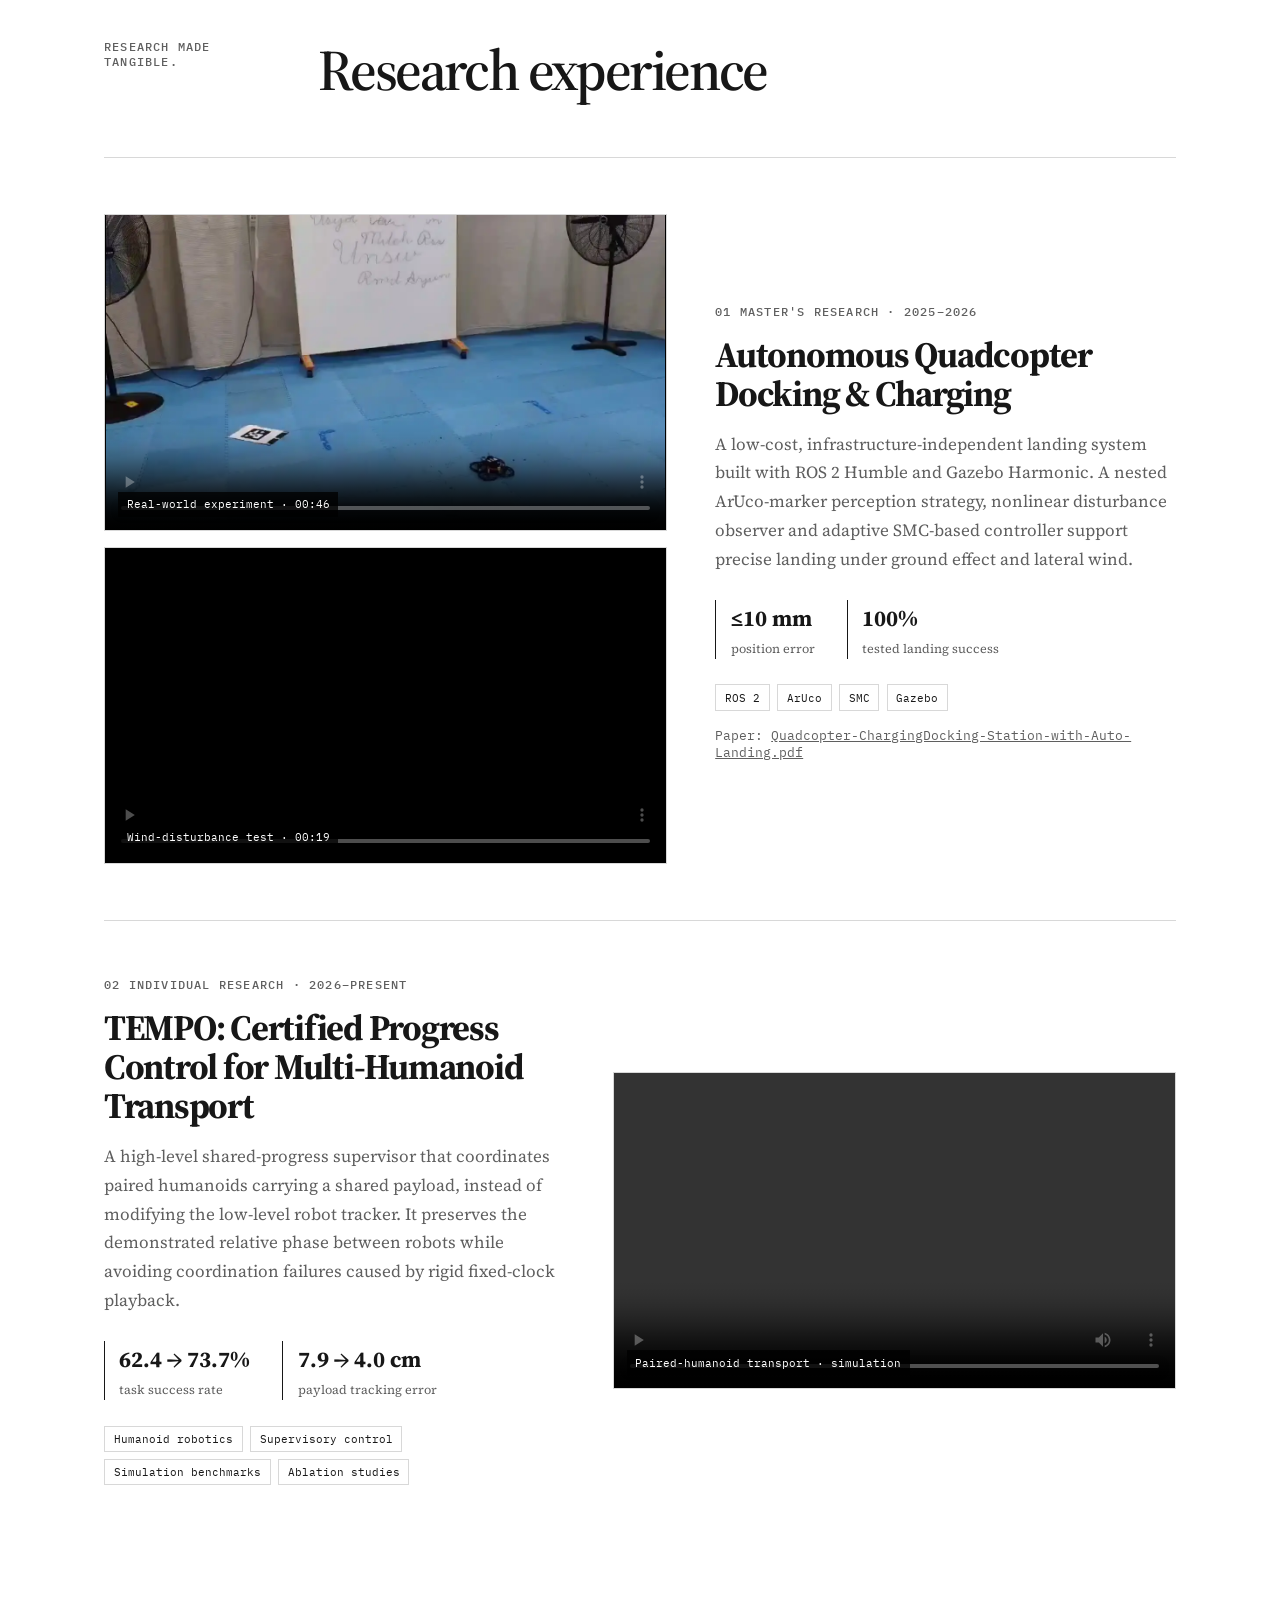
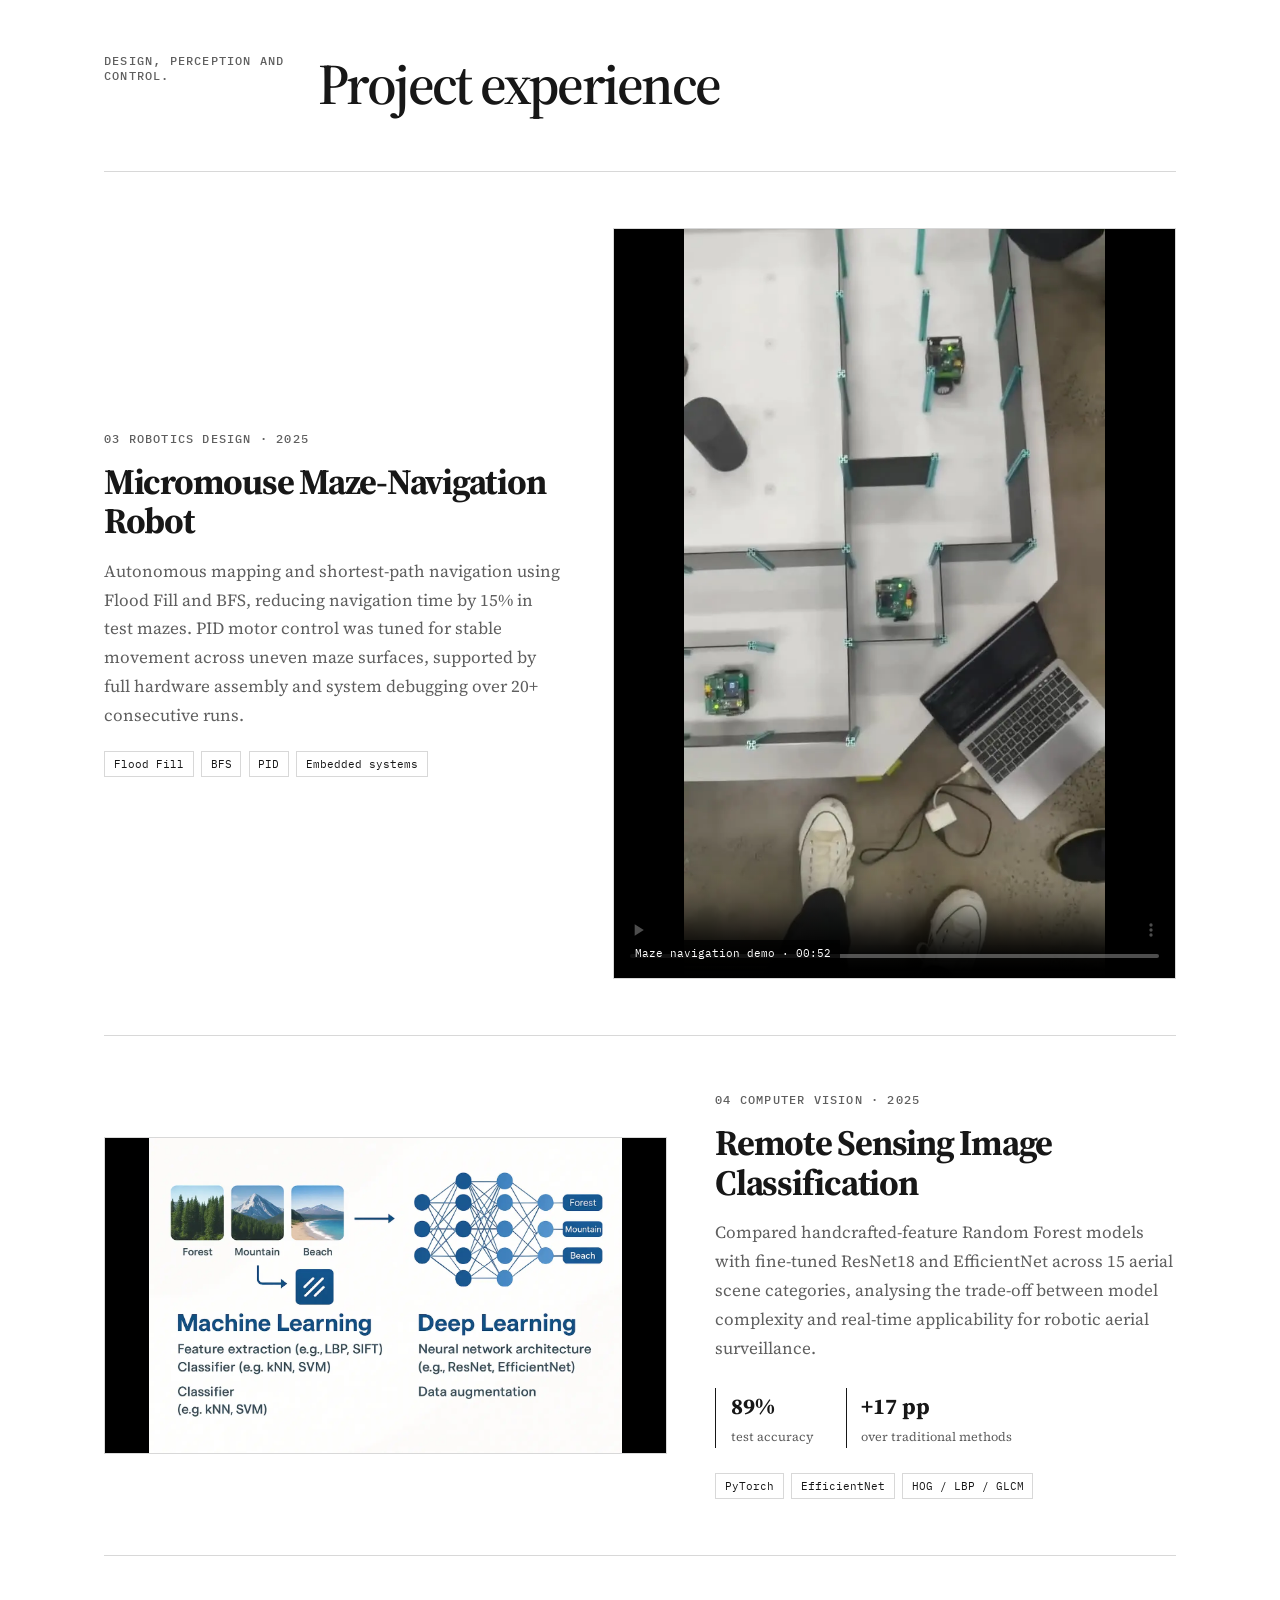
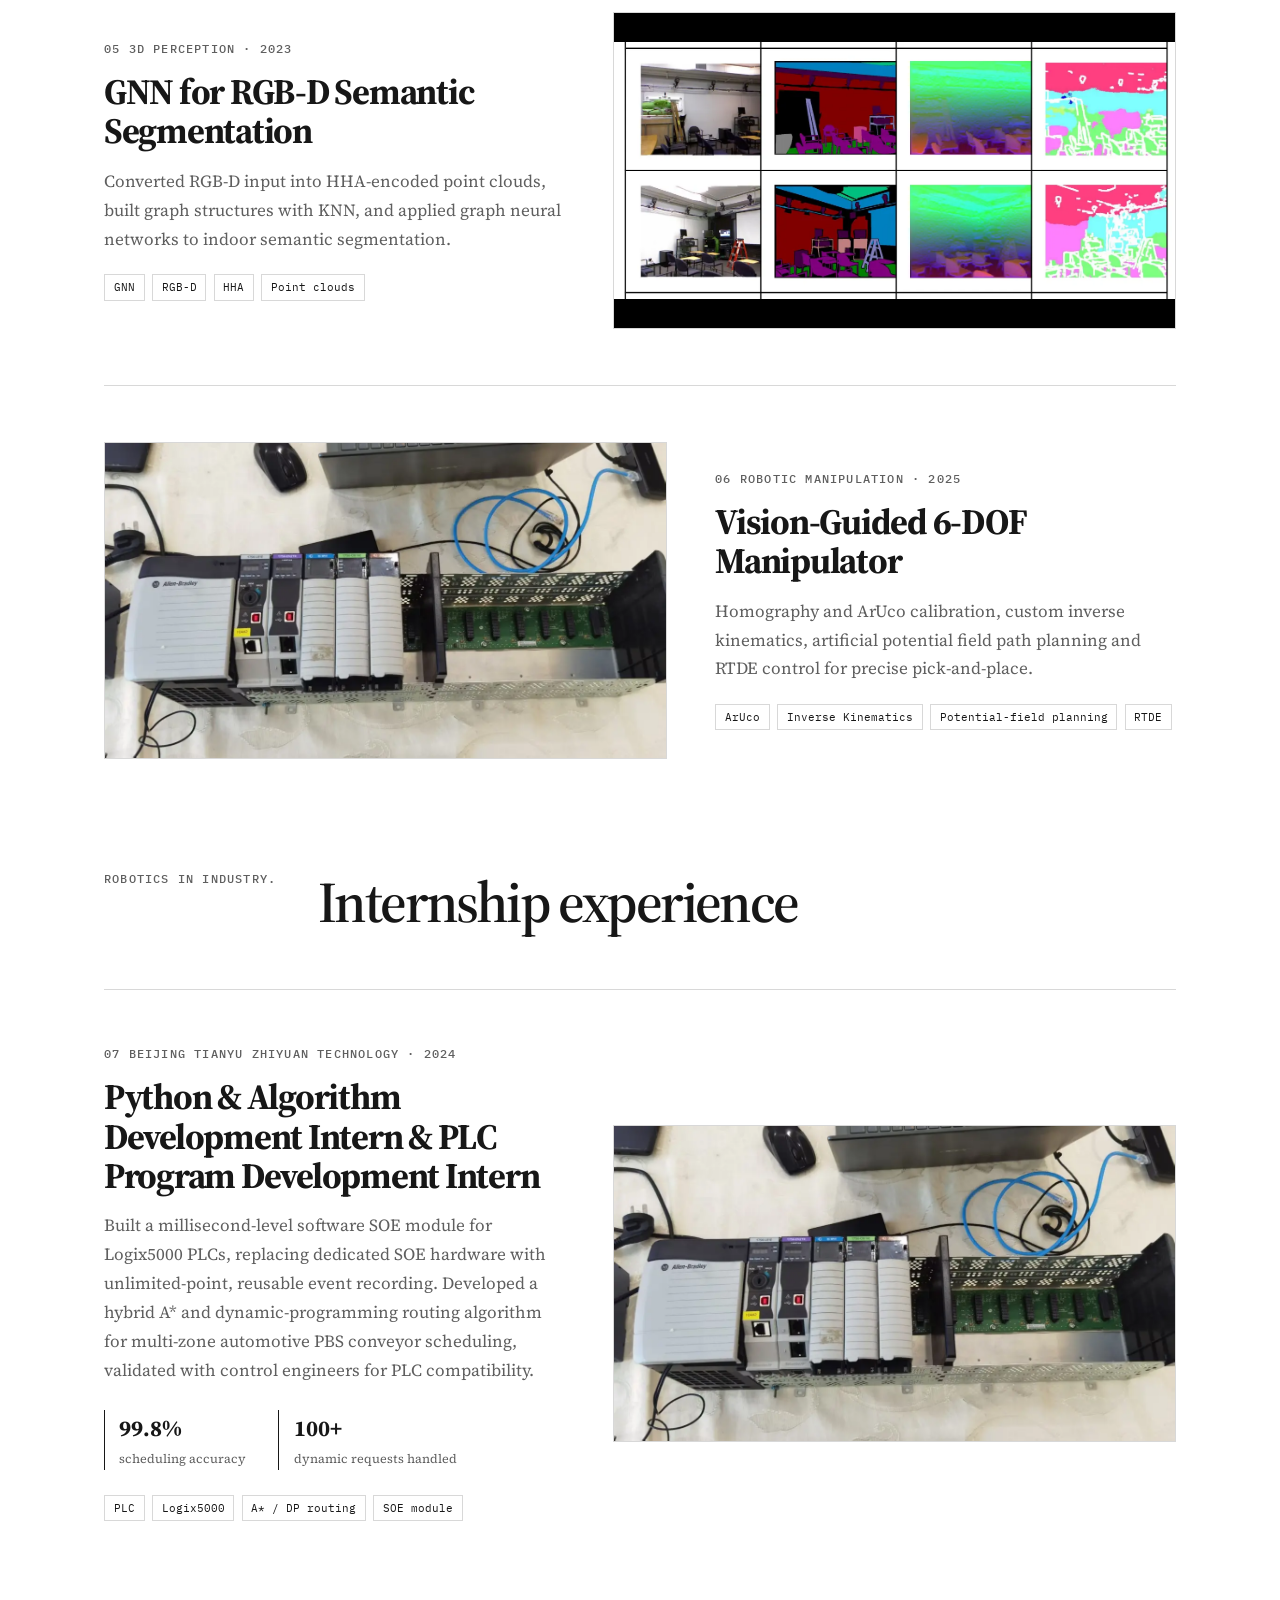
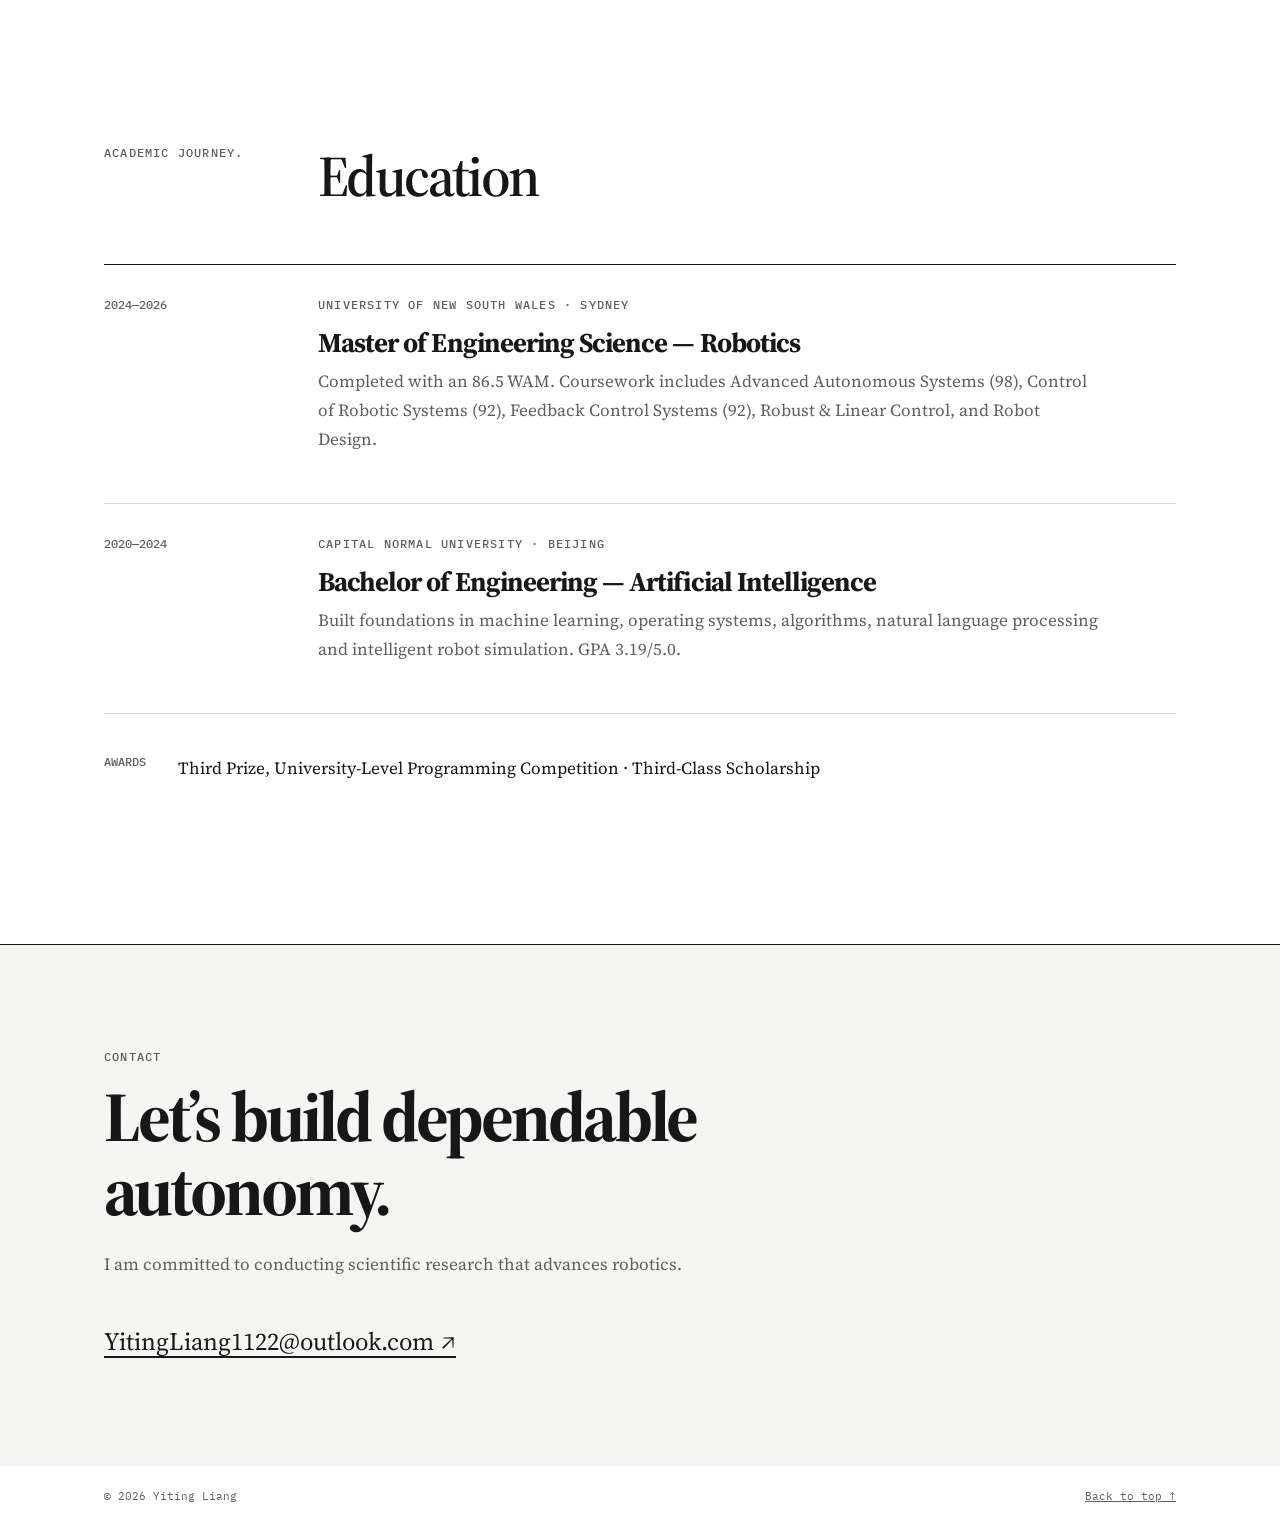
==== commit 7dca2712: "Add files via upload" ====
--- a/index.html
+++ b/index.html
@@ -1,4 +1,4 @@
-Robust vision-guided control<!doctype html>
+<!doctype html>
 <html lang="en">
 <head>
   <meta charset="utf-8">
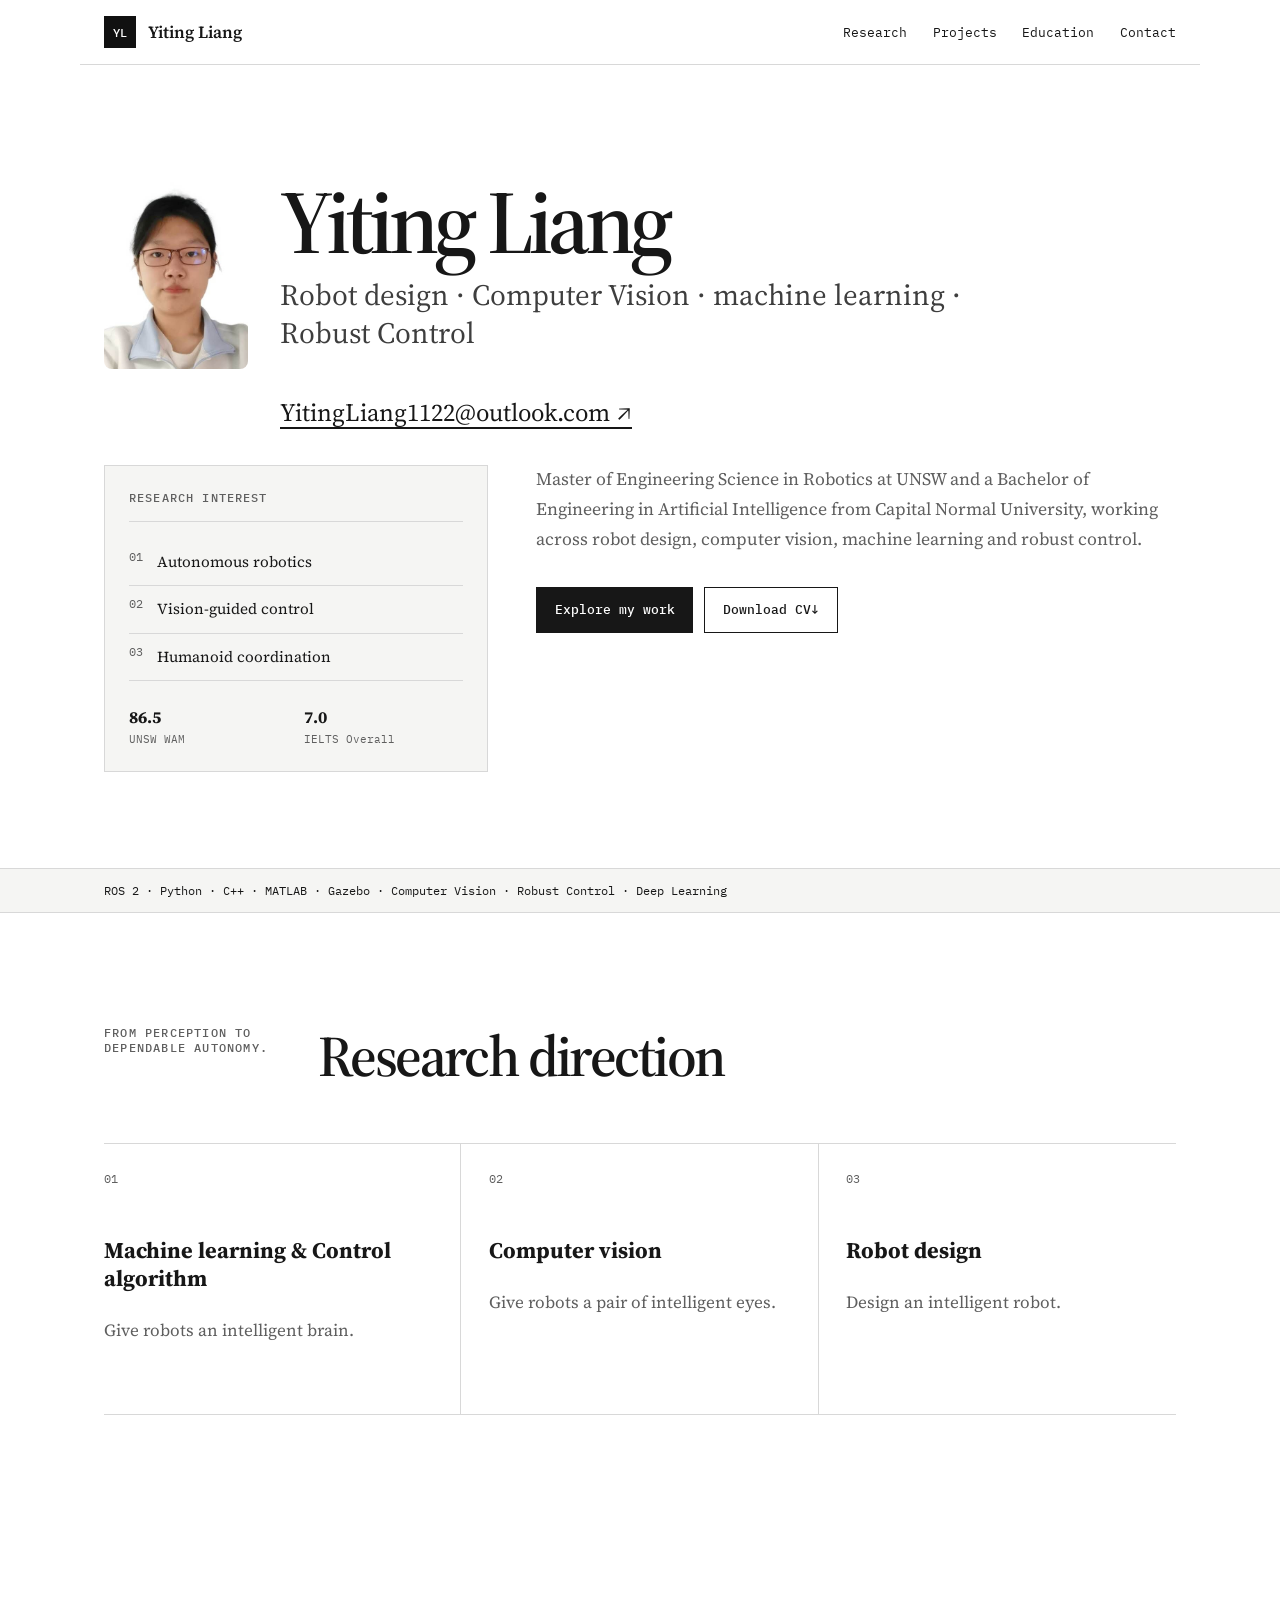
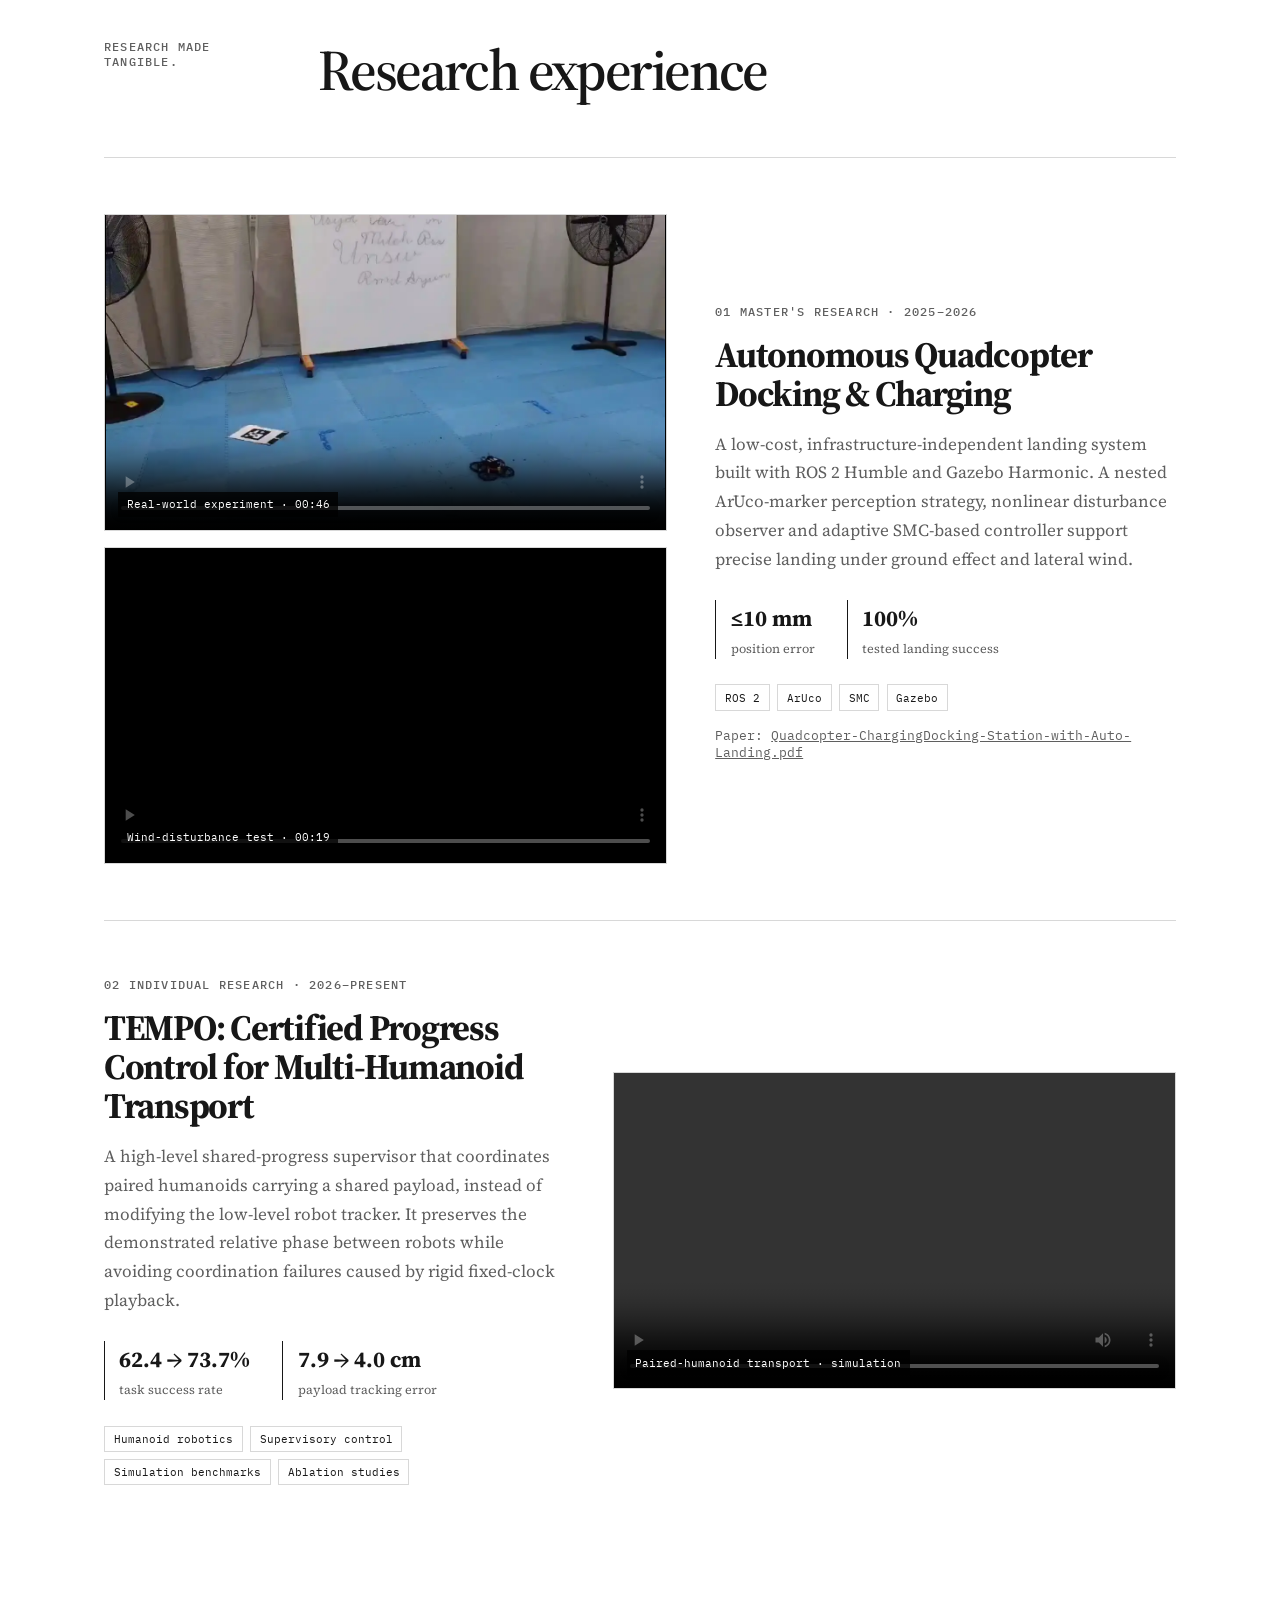
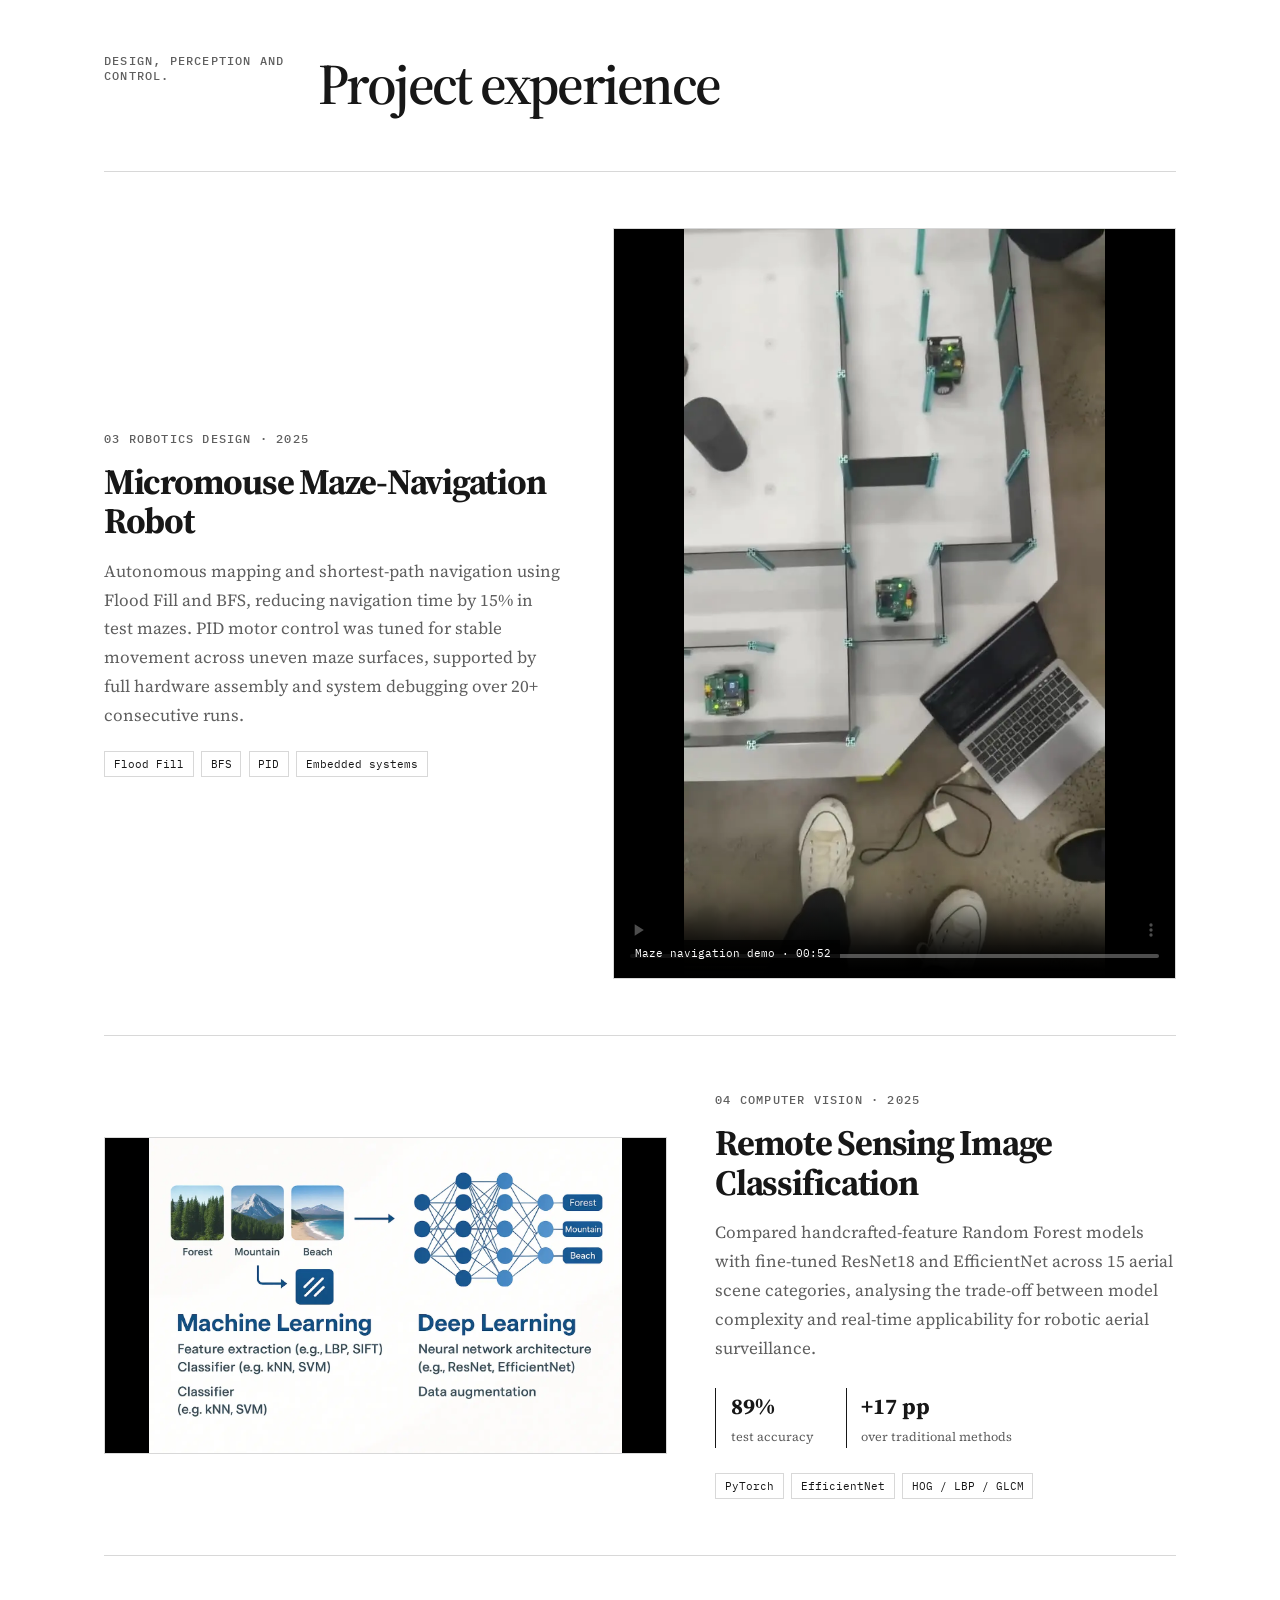
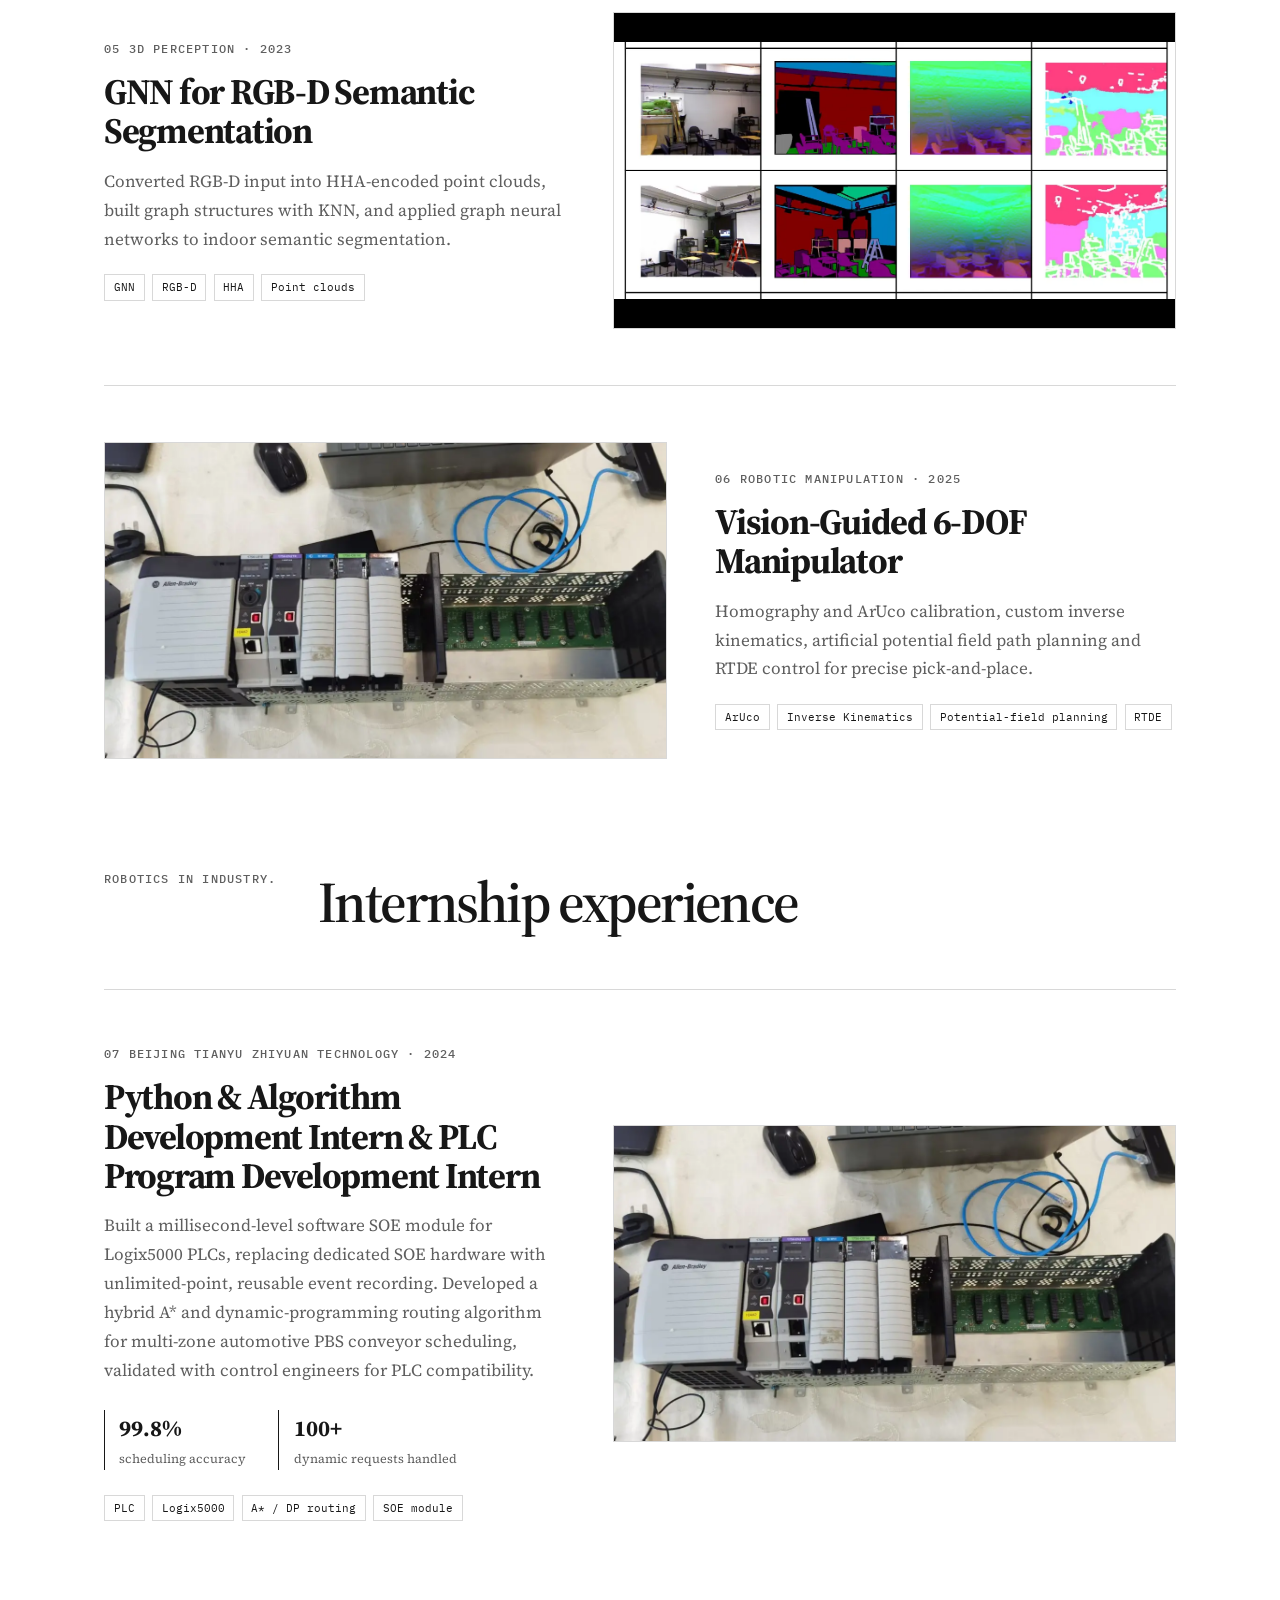
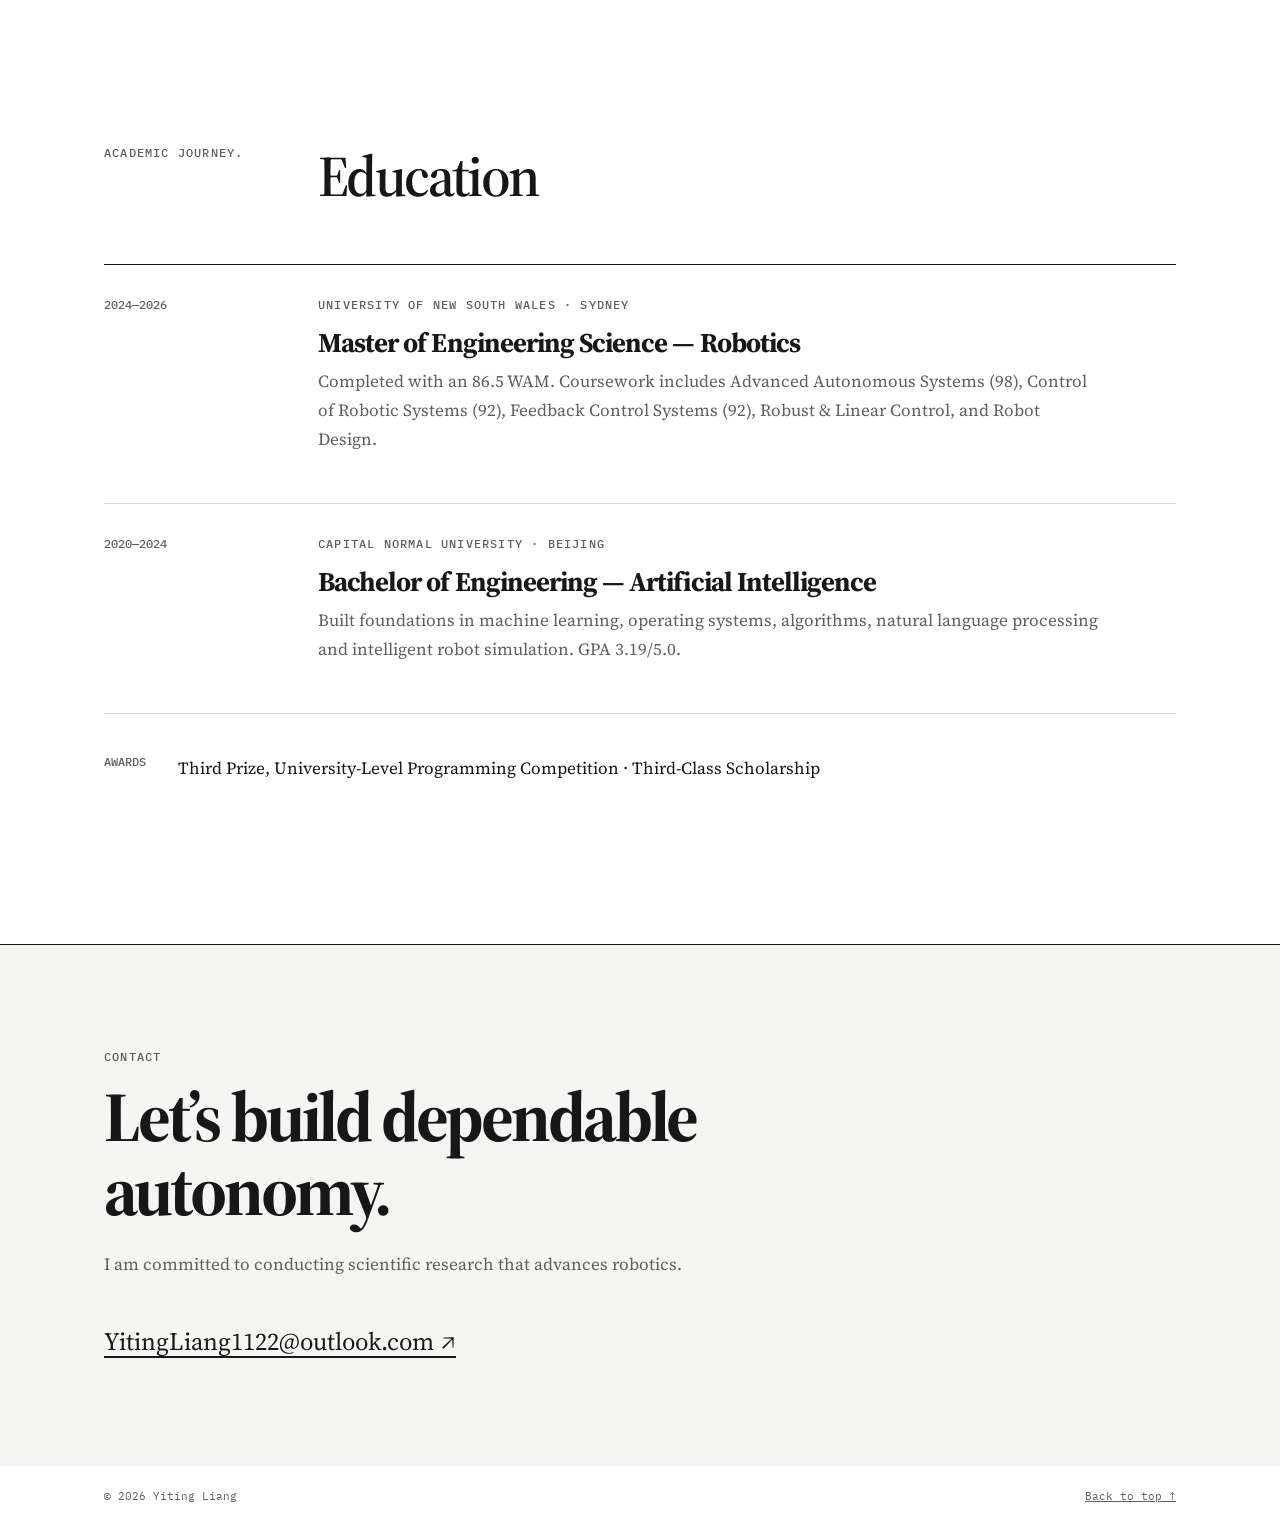
==== commit b3e4f201: "Add files via upload" ====
--- a/index.html
+++ b/index.html
@@ -34,7 +34,7 @@
         <div class="reveal">
           <!-- <p class="eyebrow">Robotics researcher · Sydney, Australia</p> -->
           <h1>Yiting Liang</h1>
-          <h2 class="hero-title">Robot degign · Computer Vision · machine learning · Robust Control</h2>
+          <h2 class="hero-title">Robot design · Computer Vision · machine learning · Robust Control</h2>
           <a class="email-link" style="margin-top:0.6rem; display:inline-block;" href="mailto:YitingLiang1122@outlook.com">YitingLiang1122@outlook.com <span aria-hidden="true">↗</span></a>
         </div>
       </div>
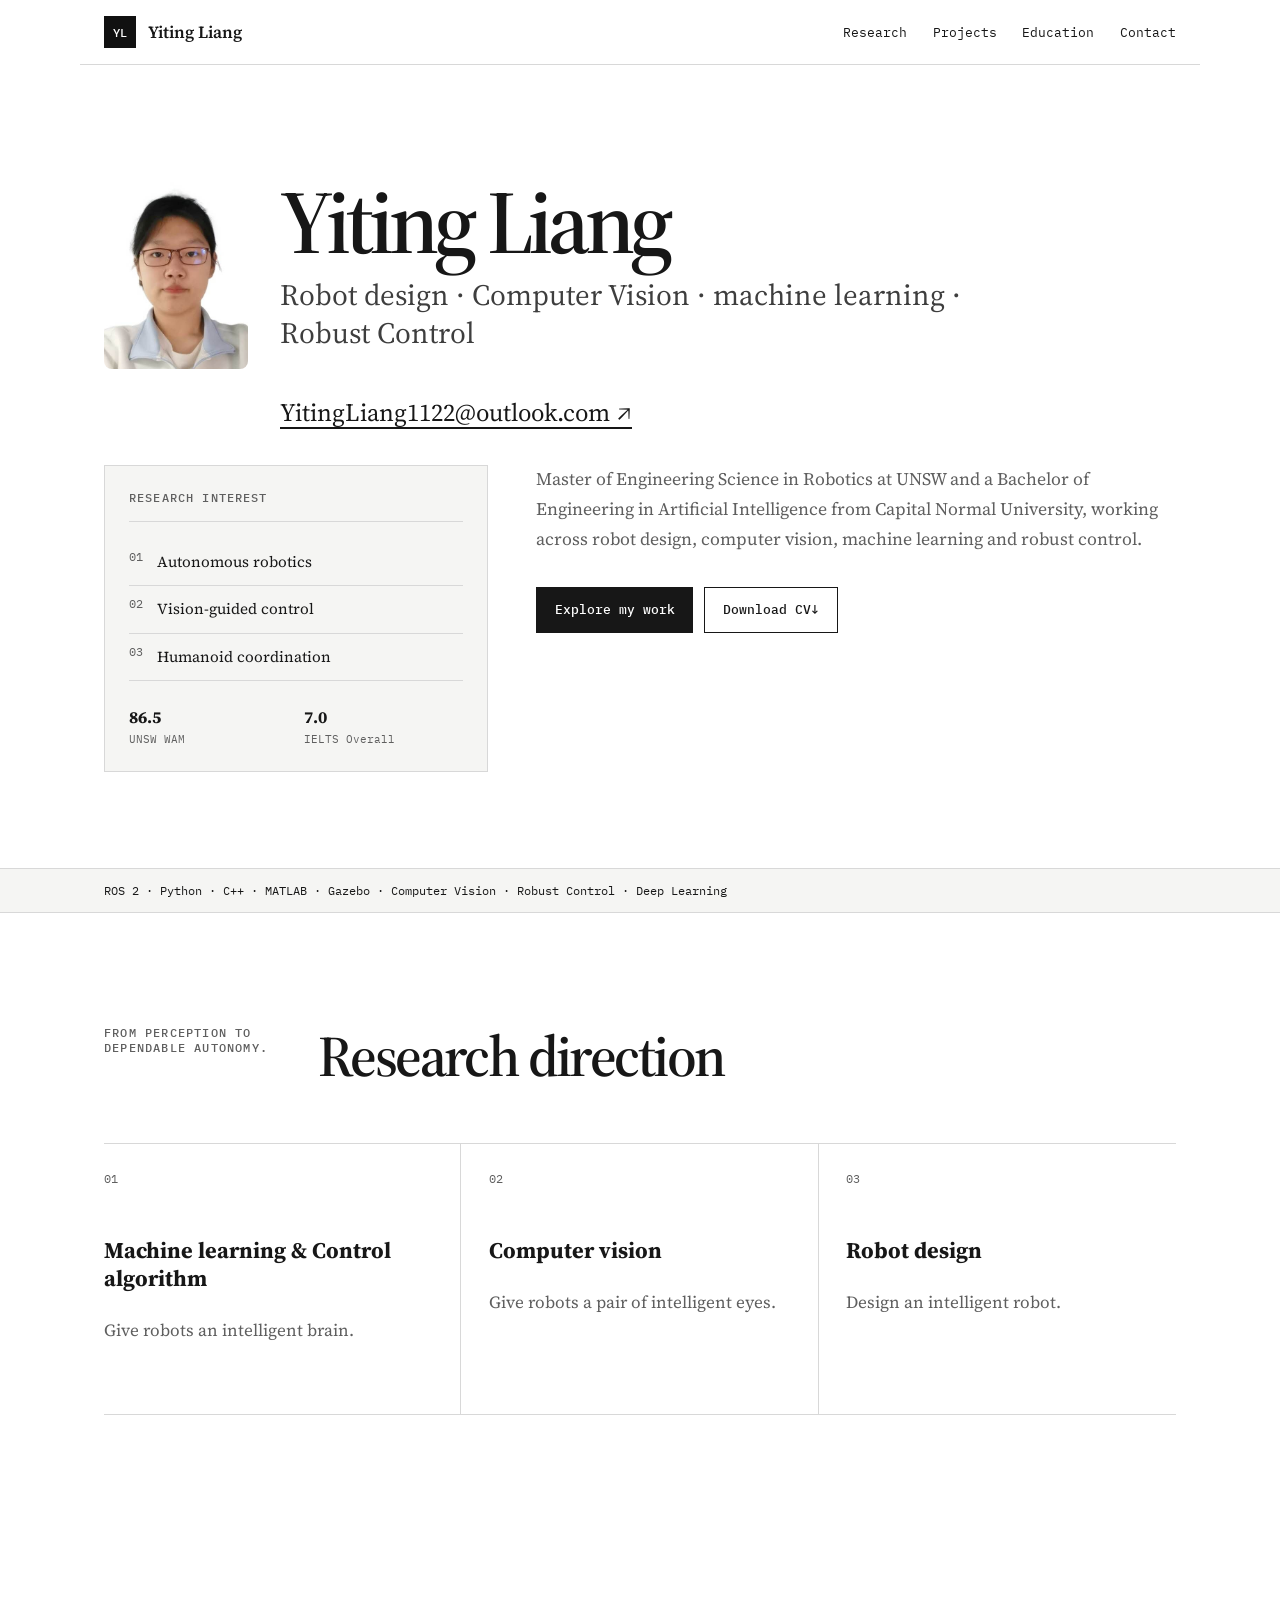
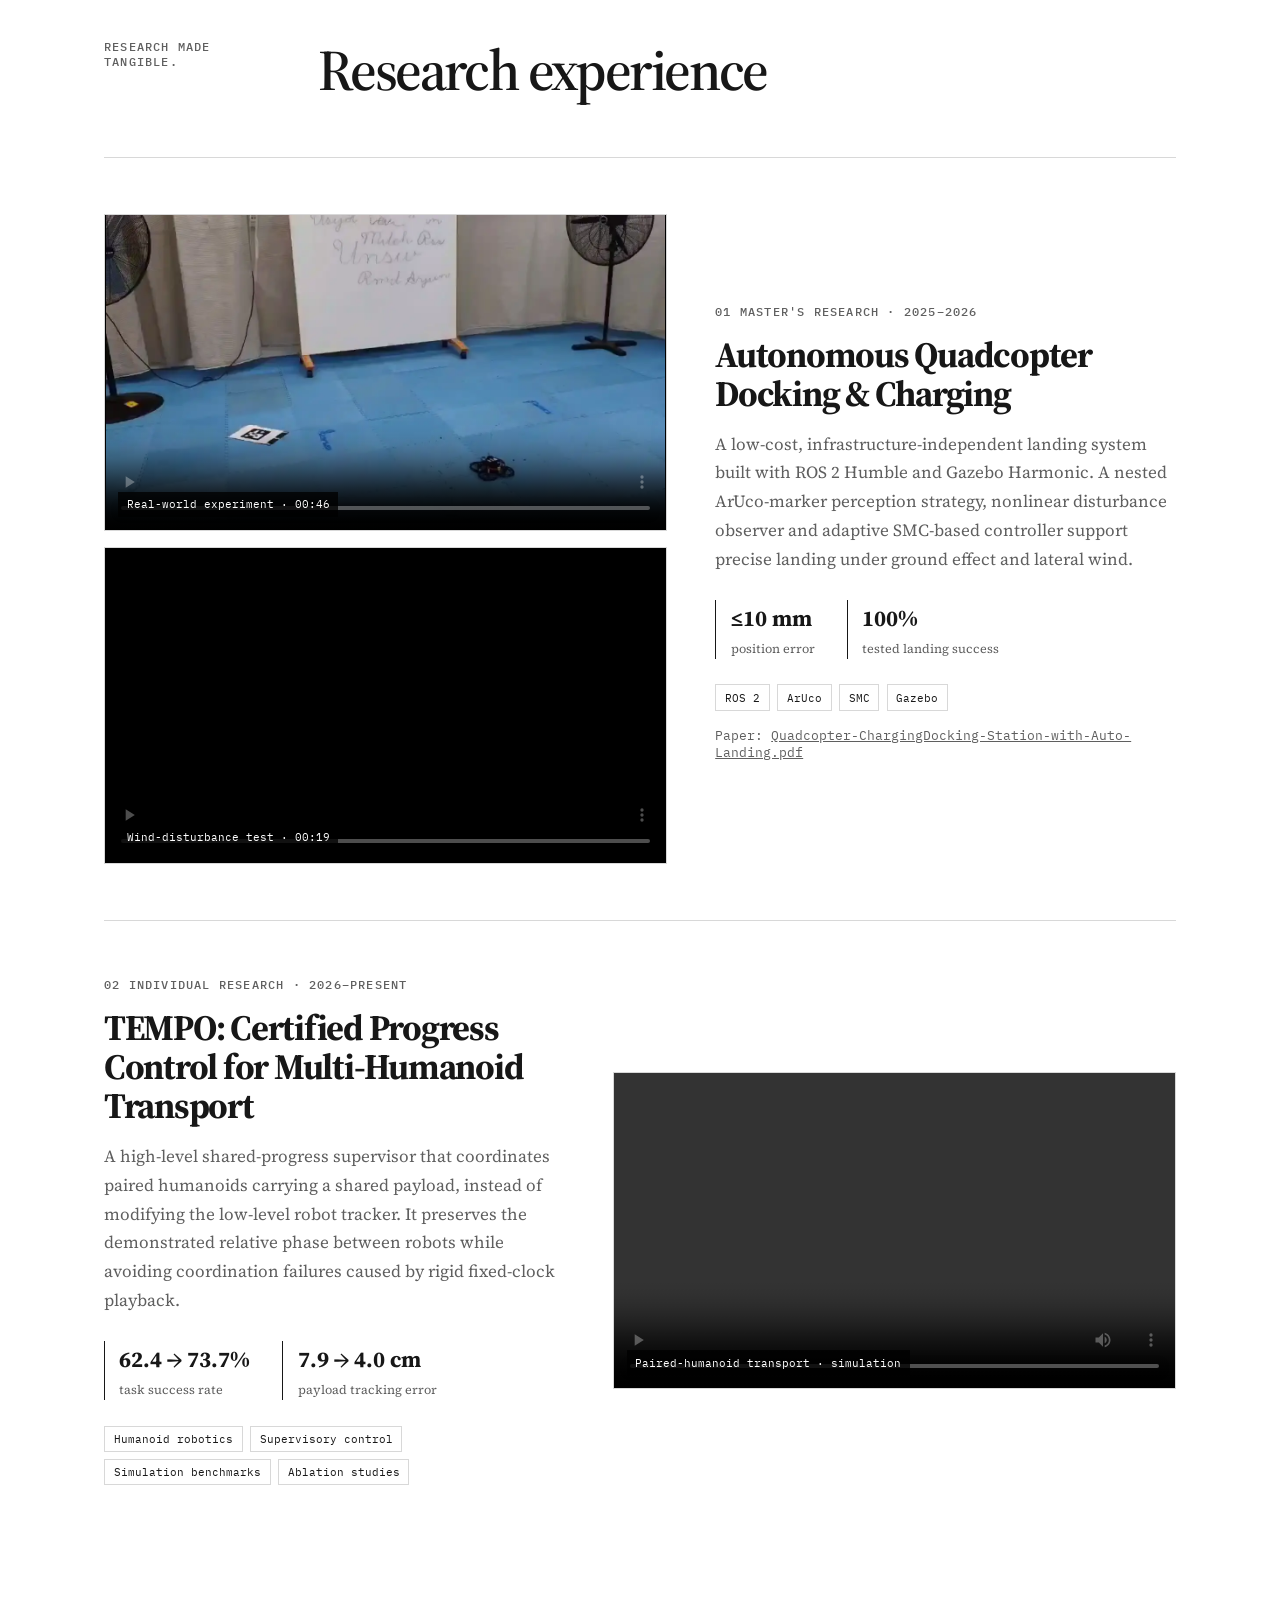
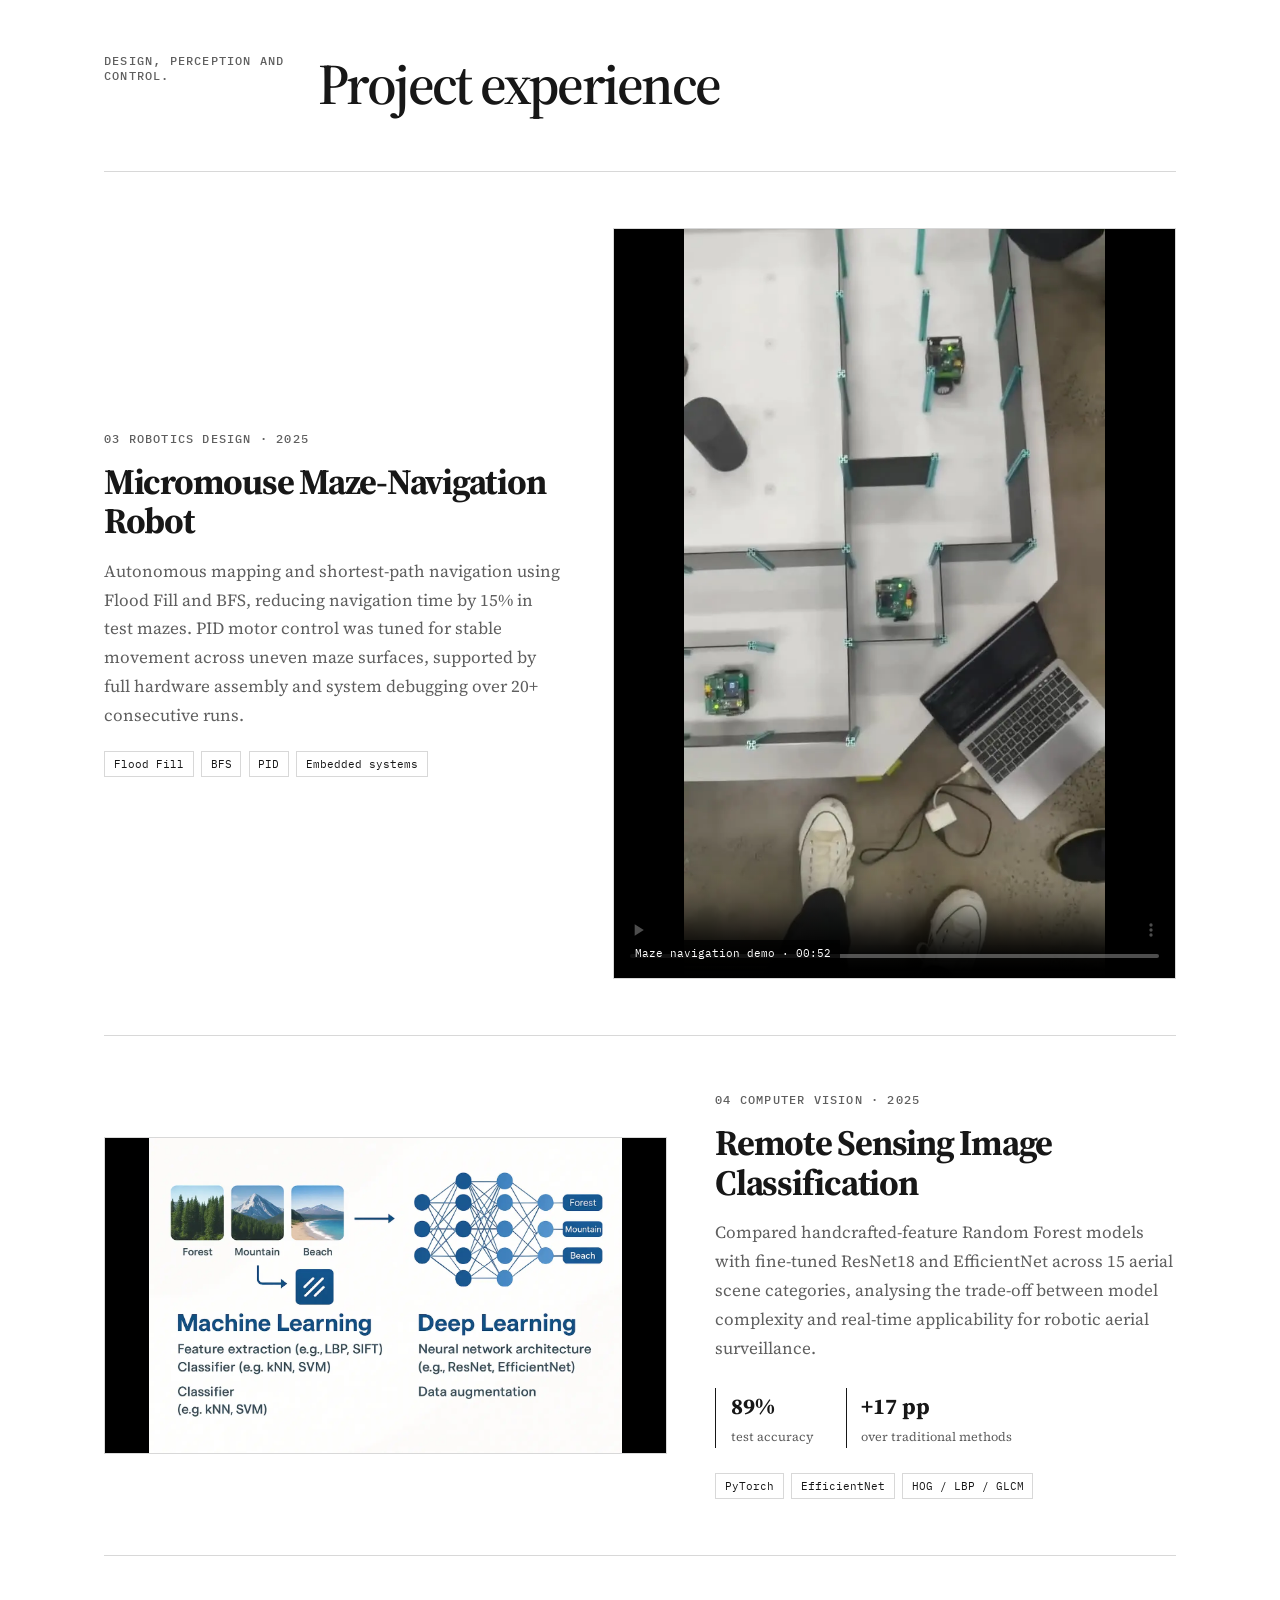
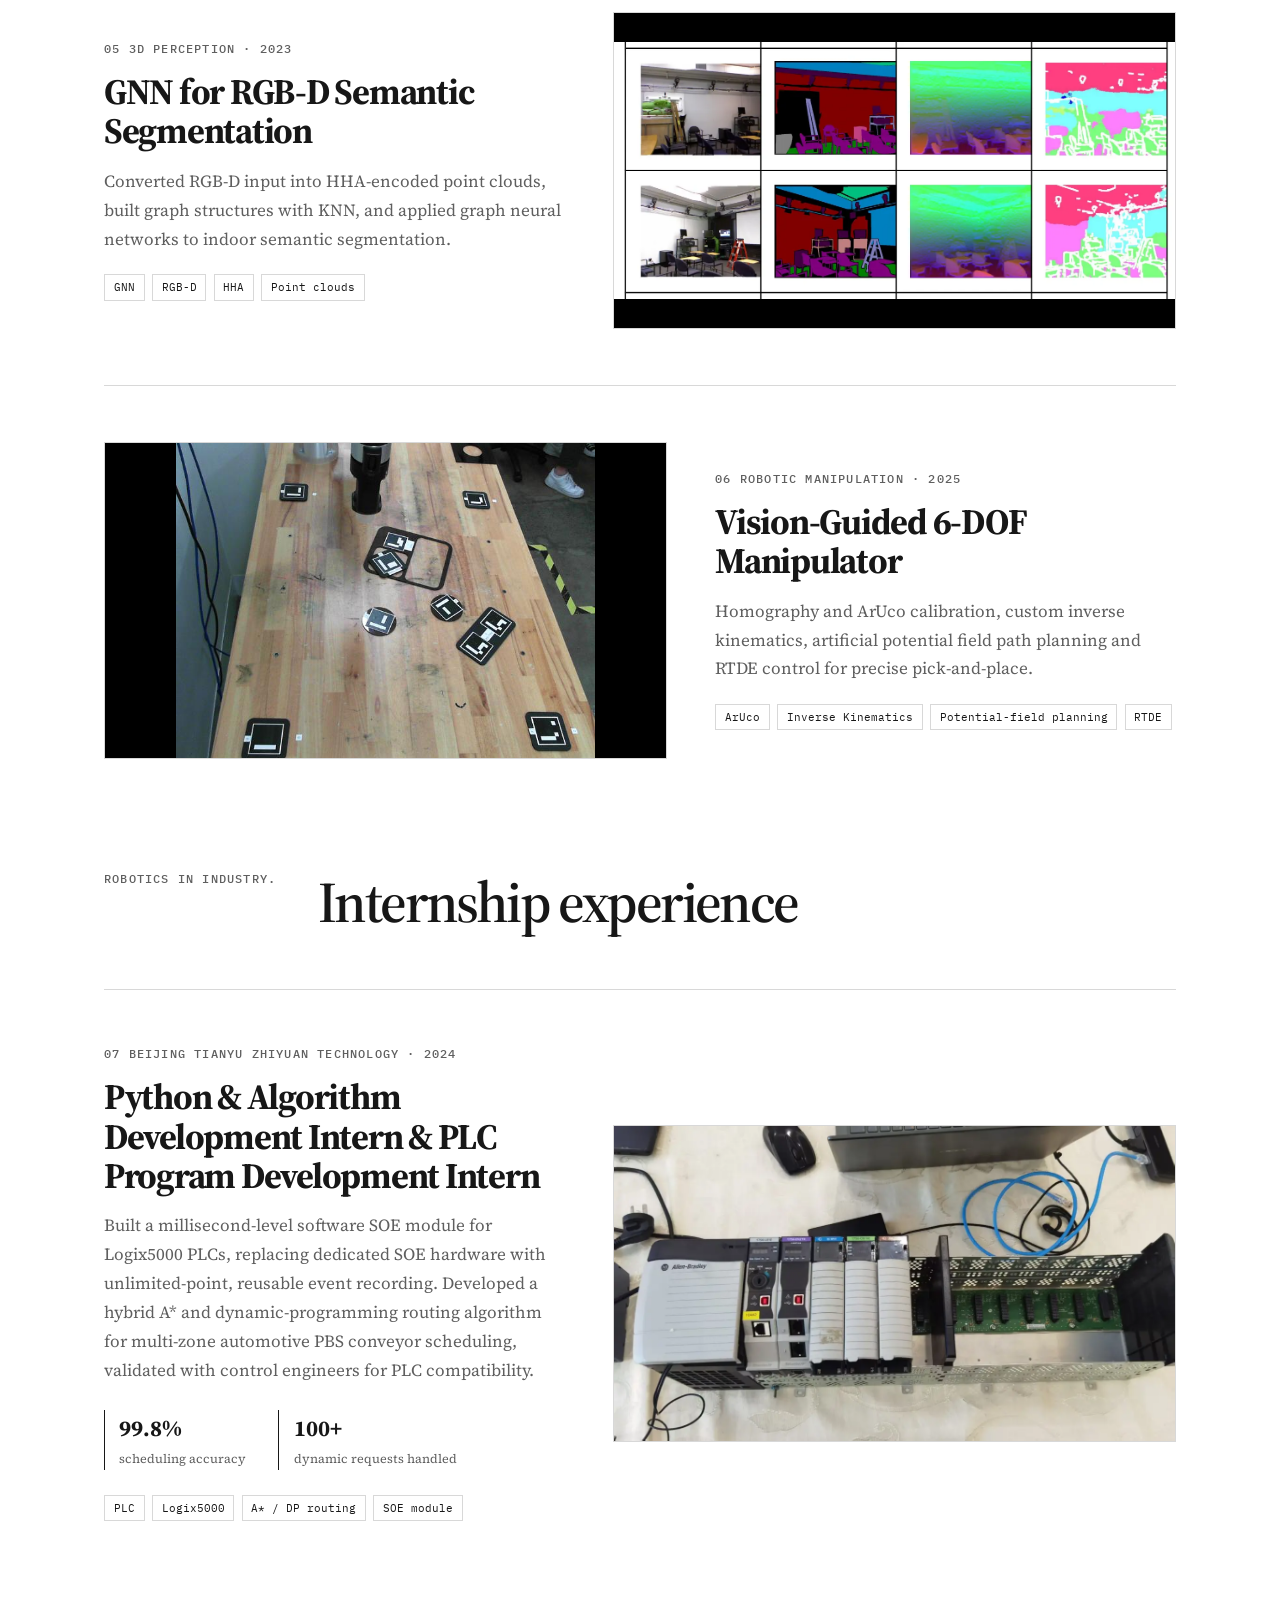
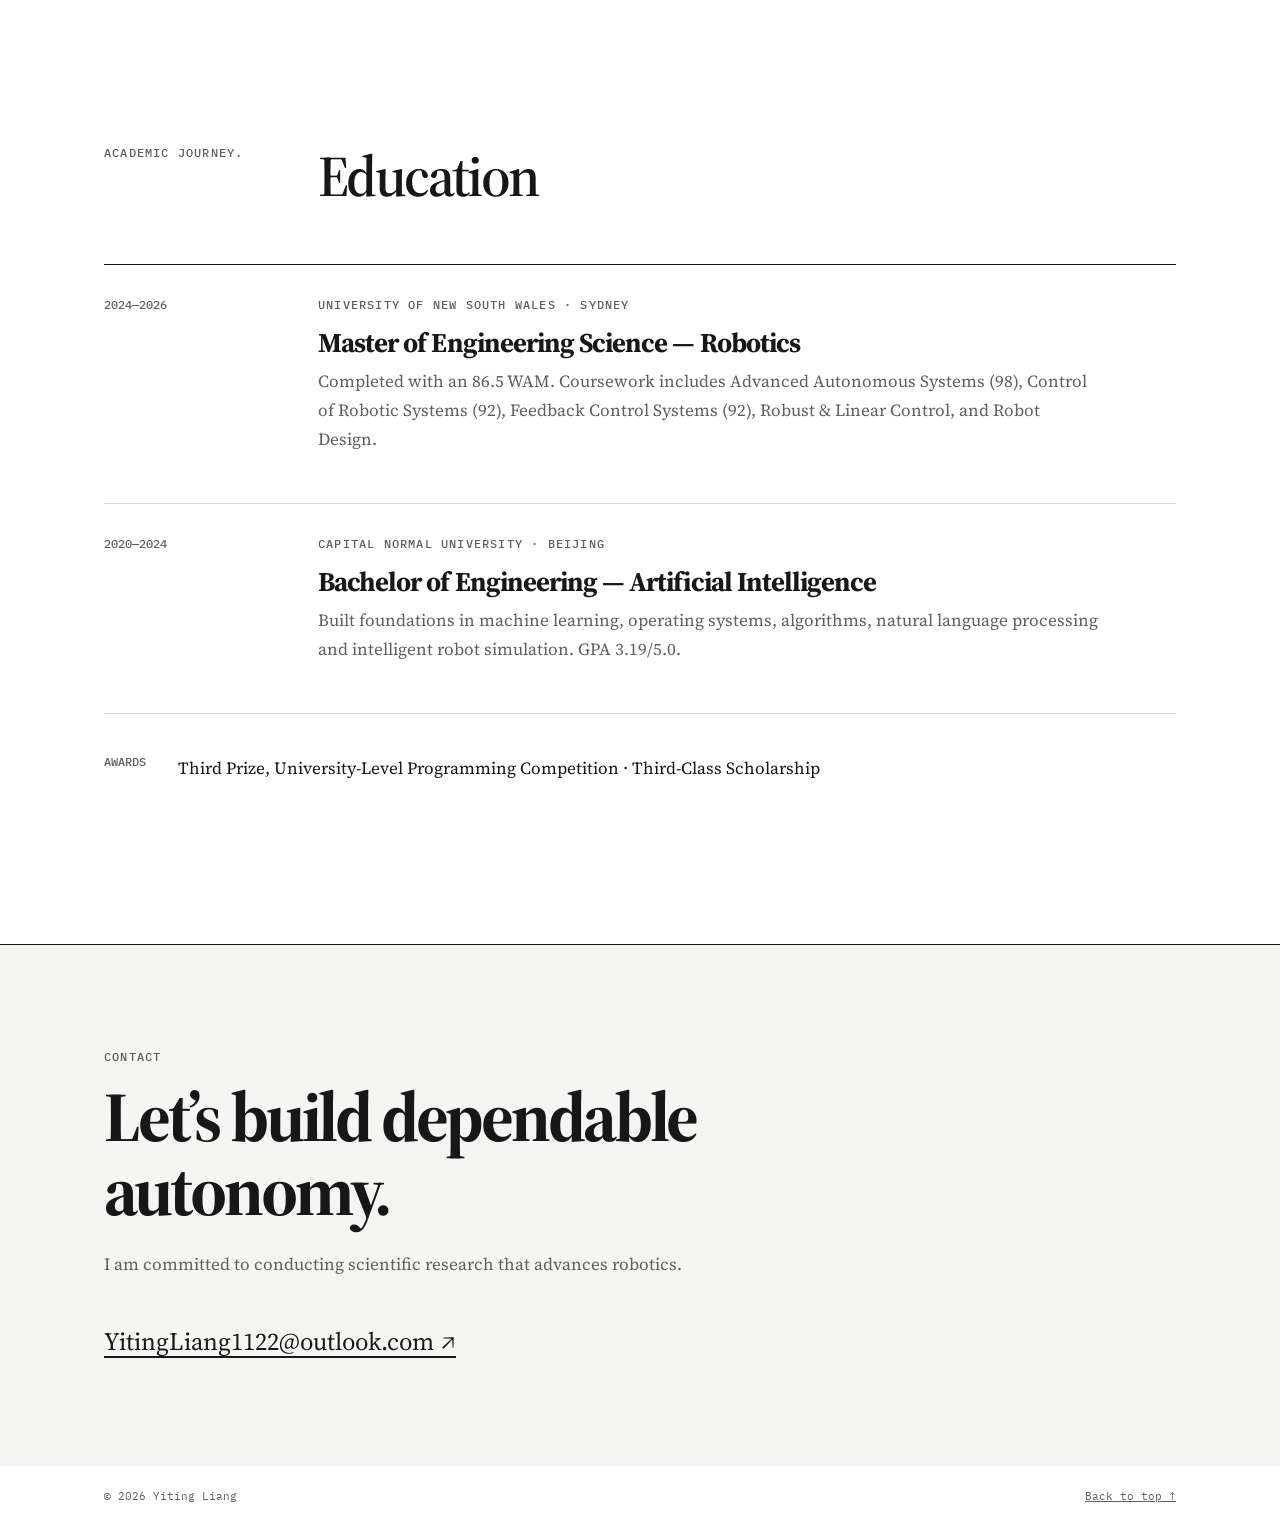
==== commit 04304958: "Add files via upload" ====
--- a/index.html
+++ b/index.html
@@ -209,7 +209,7 @@
       <!-- Vision-Guided 6-DOF Manipulator -->
       <article class="feature feature-video reveal" style="border-top:1px solid var(--line);padding:3.5rem 0 0;">
         <div class="media-wrap">
-          <img src="assets/plc-system.webp" alt="Rockwell Logix5000 PLC hardware used during the industrial automation internship" loading="lazy">
+          <img src="assets/6-DOF Manipulator.jpg" alt="Rockwell Logix5000 PLC hardware used during the industrial automation internship" loading="lazy">
         </div>
         <div class="feature-copy">
           <p class="project-meta">06 Robotic manipulation · 2025</p>
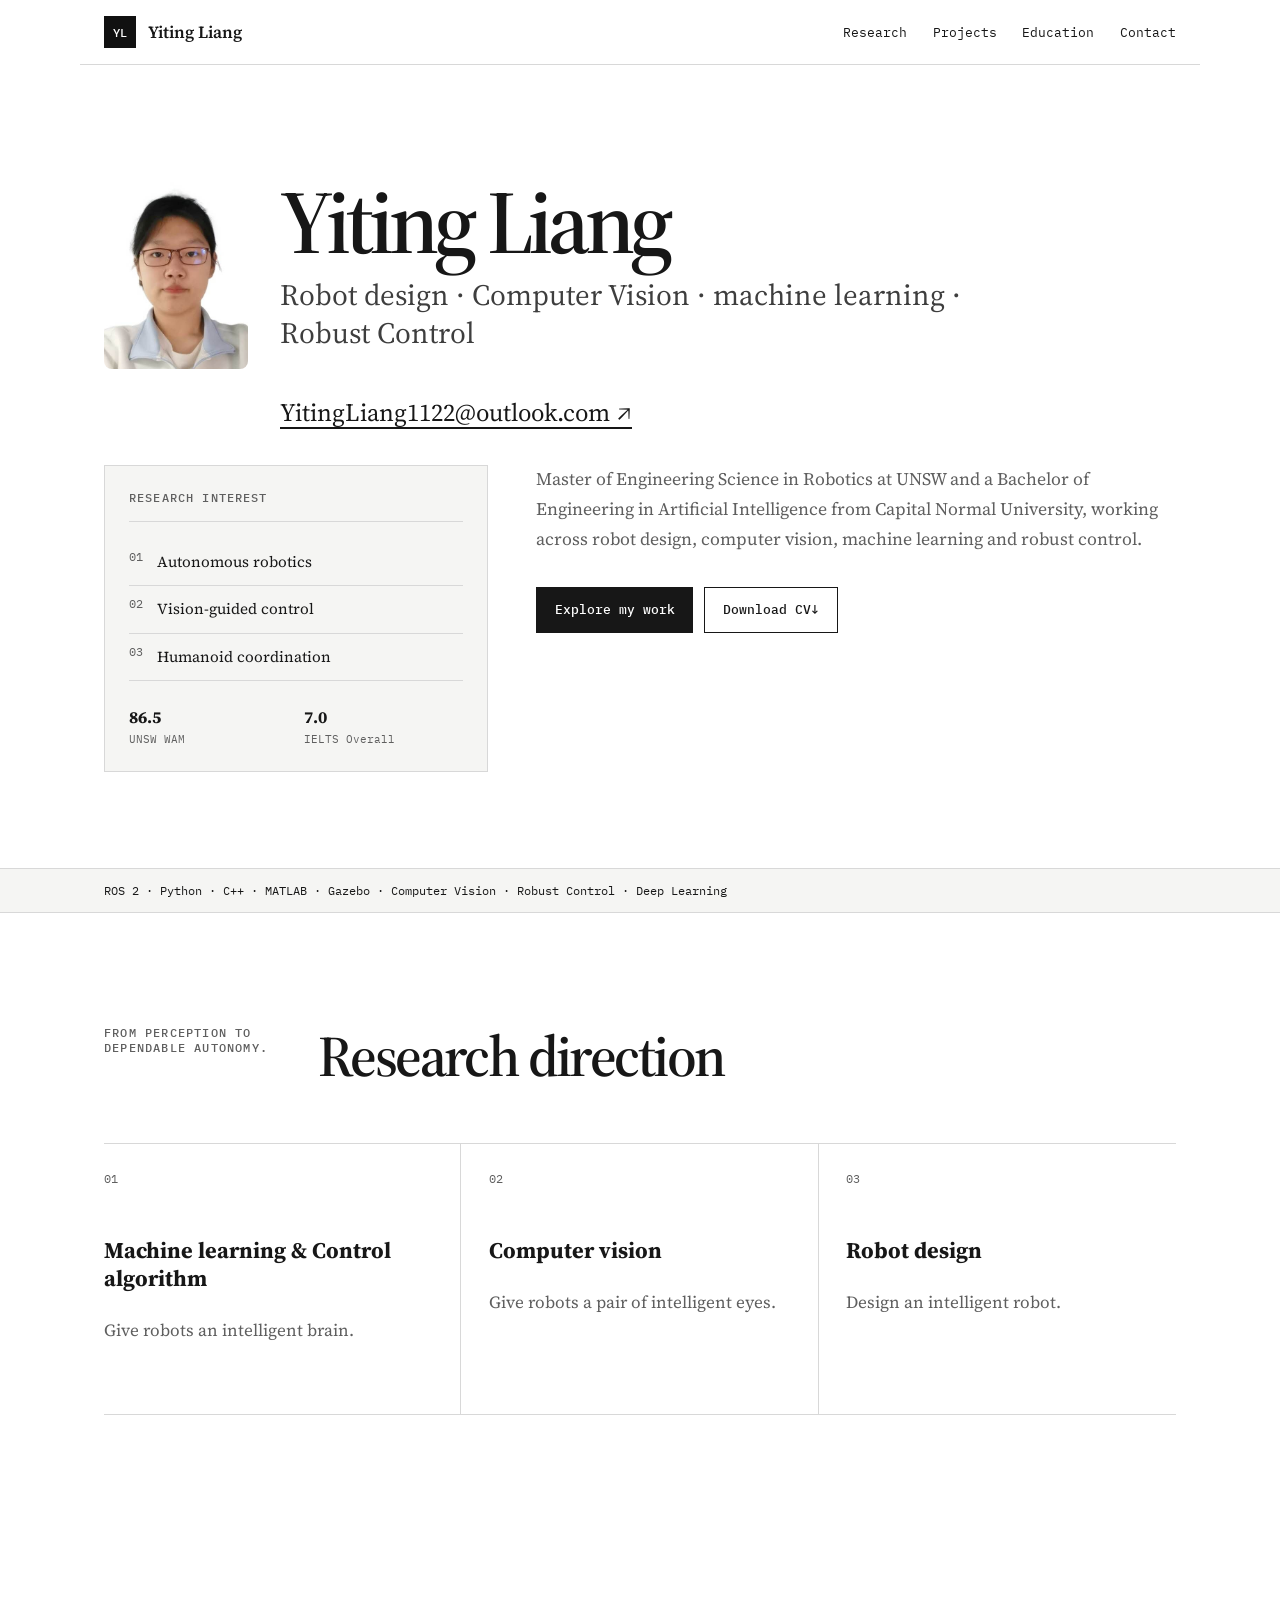
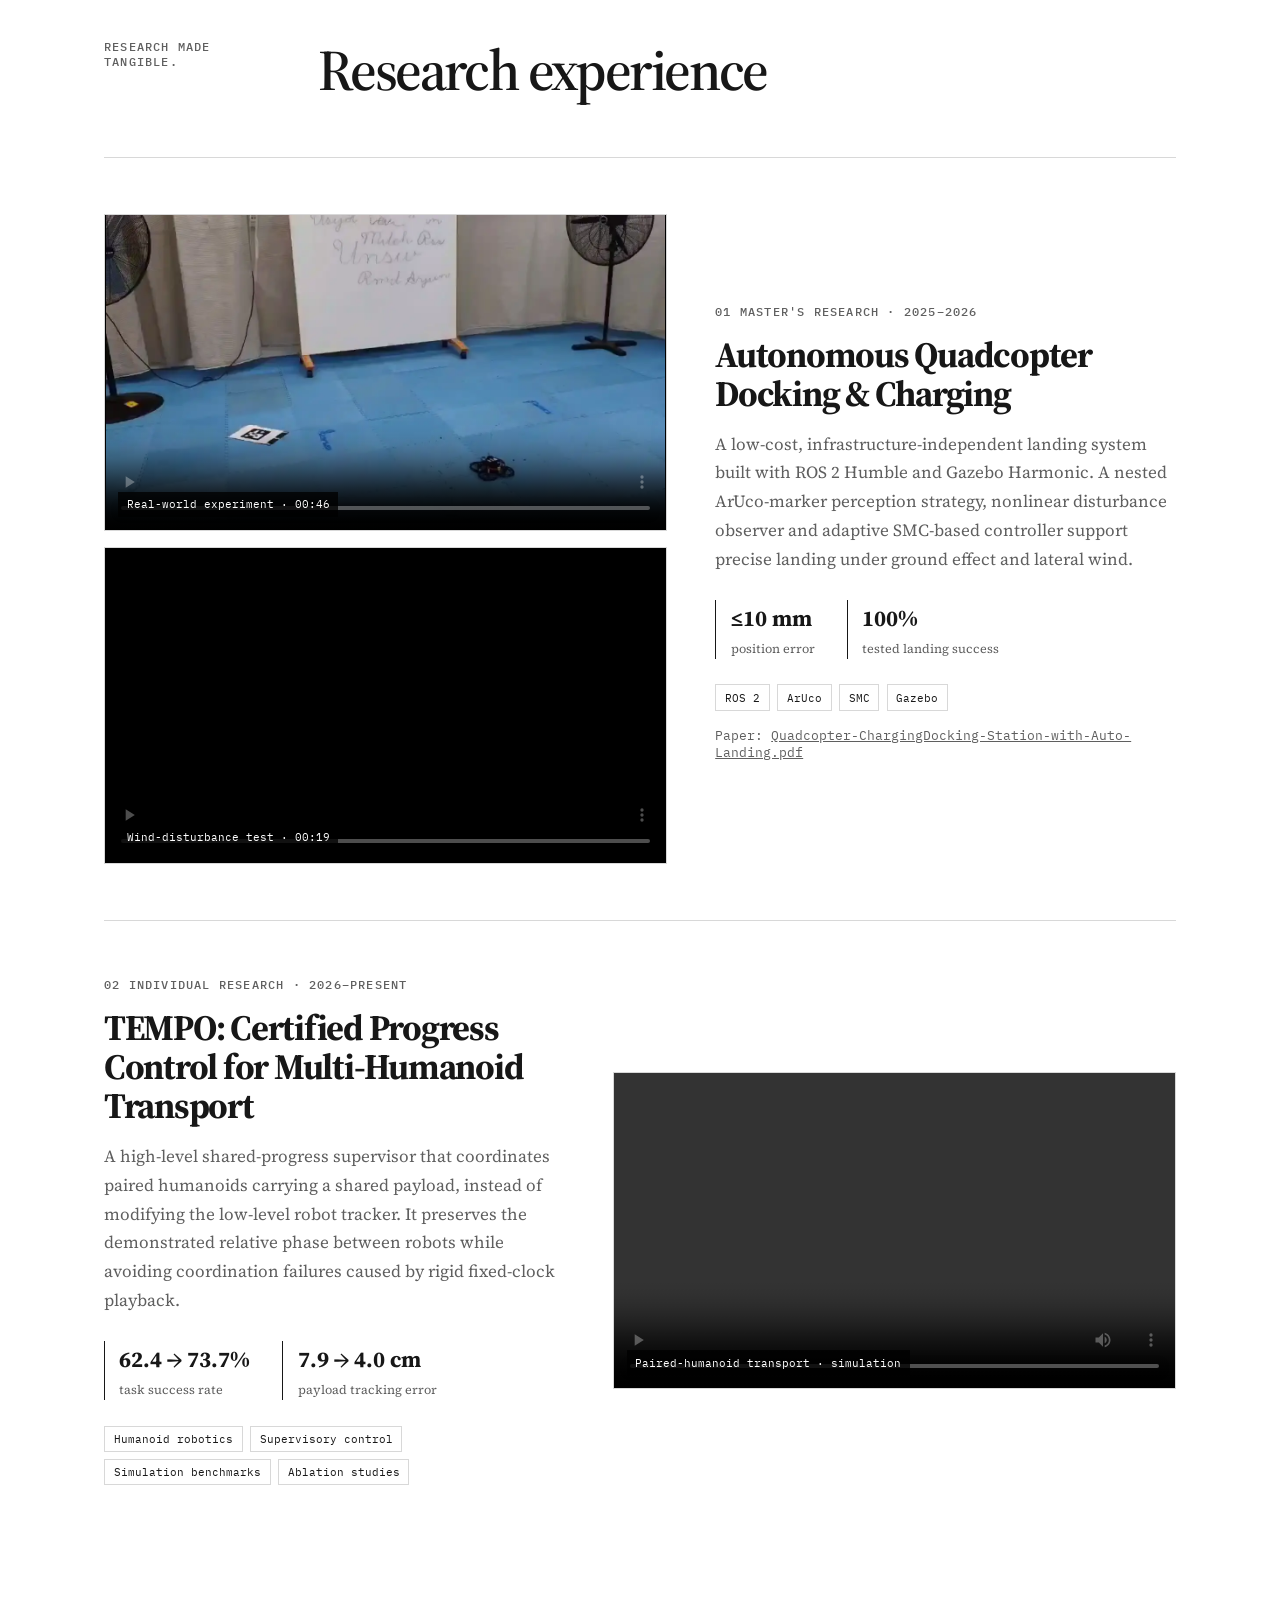
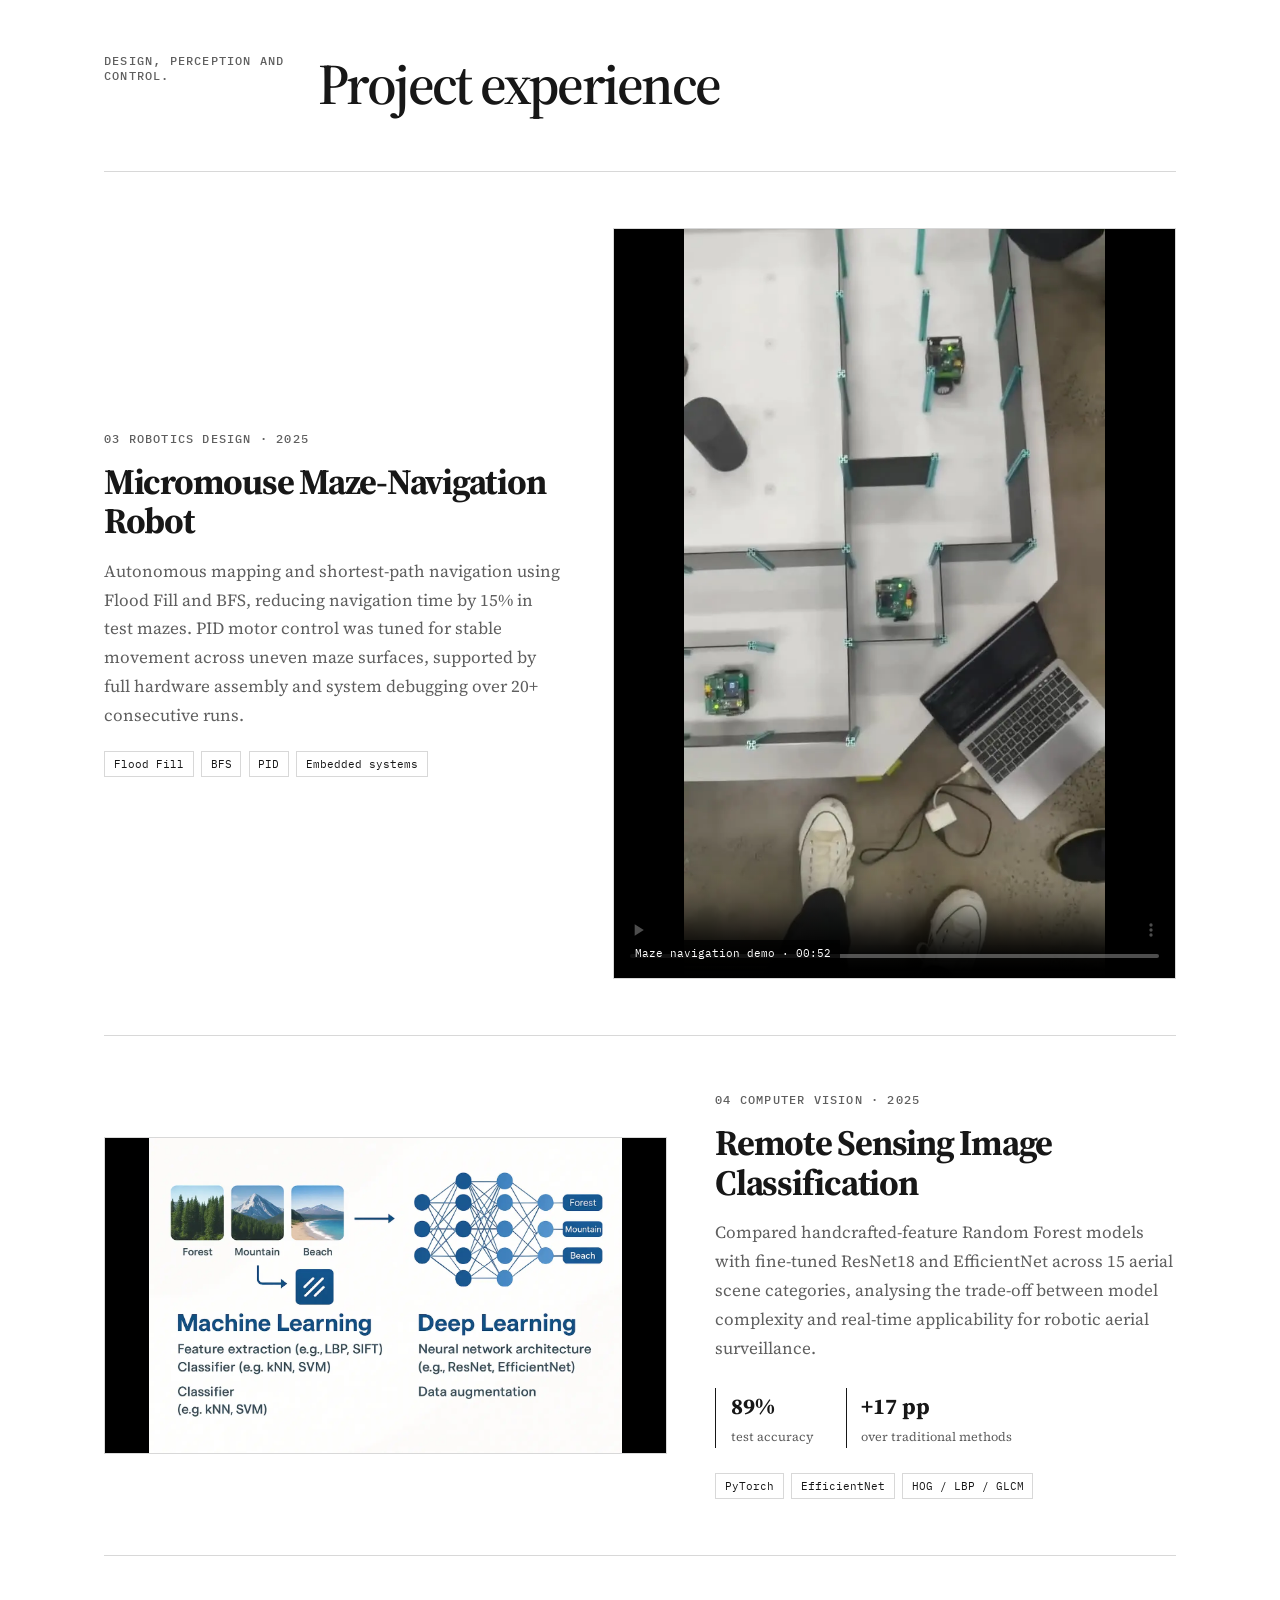
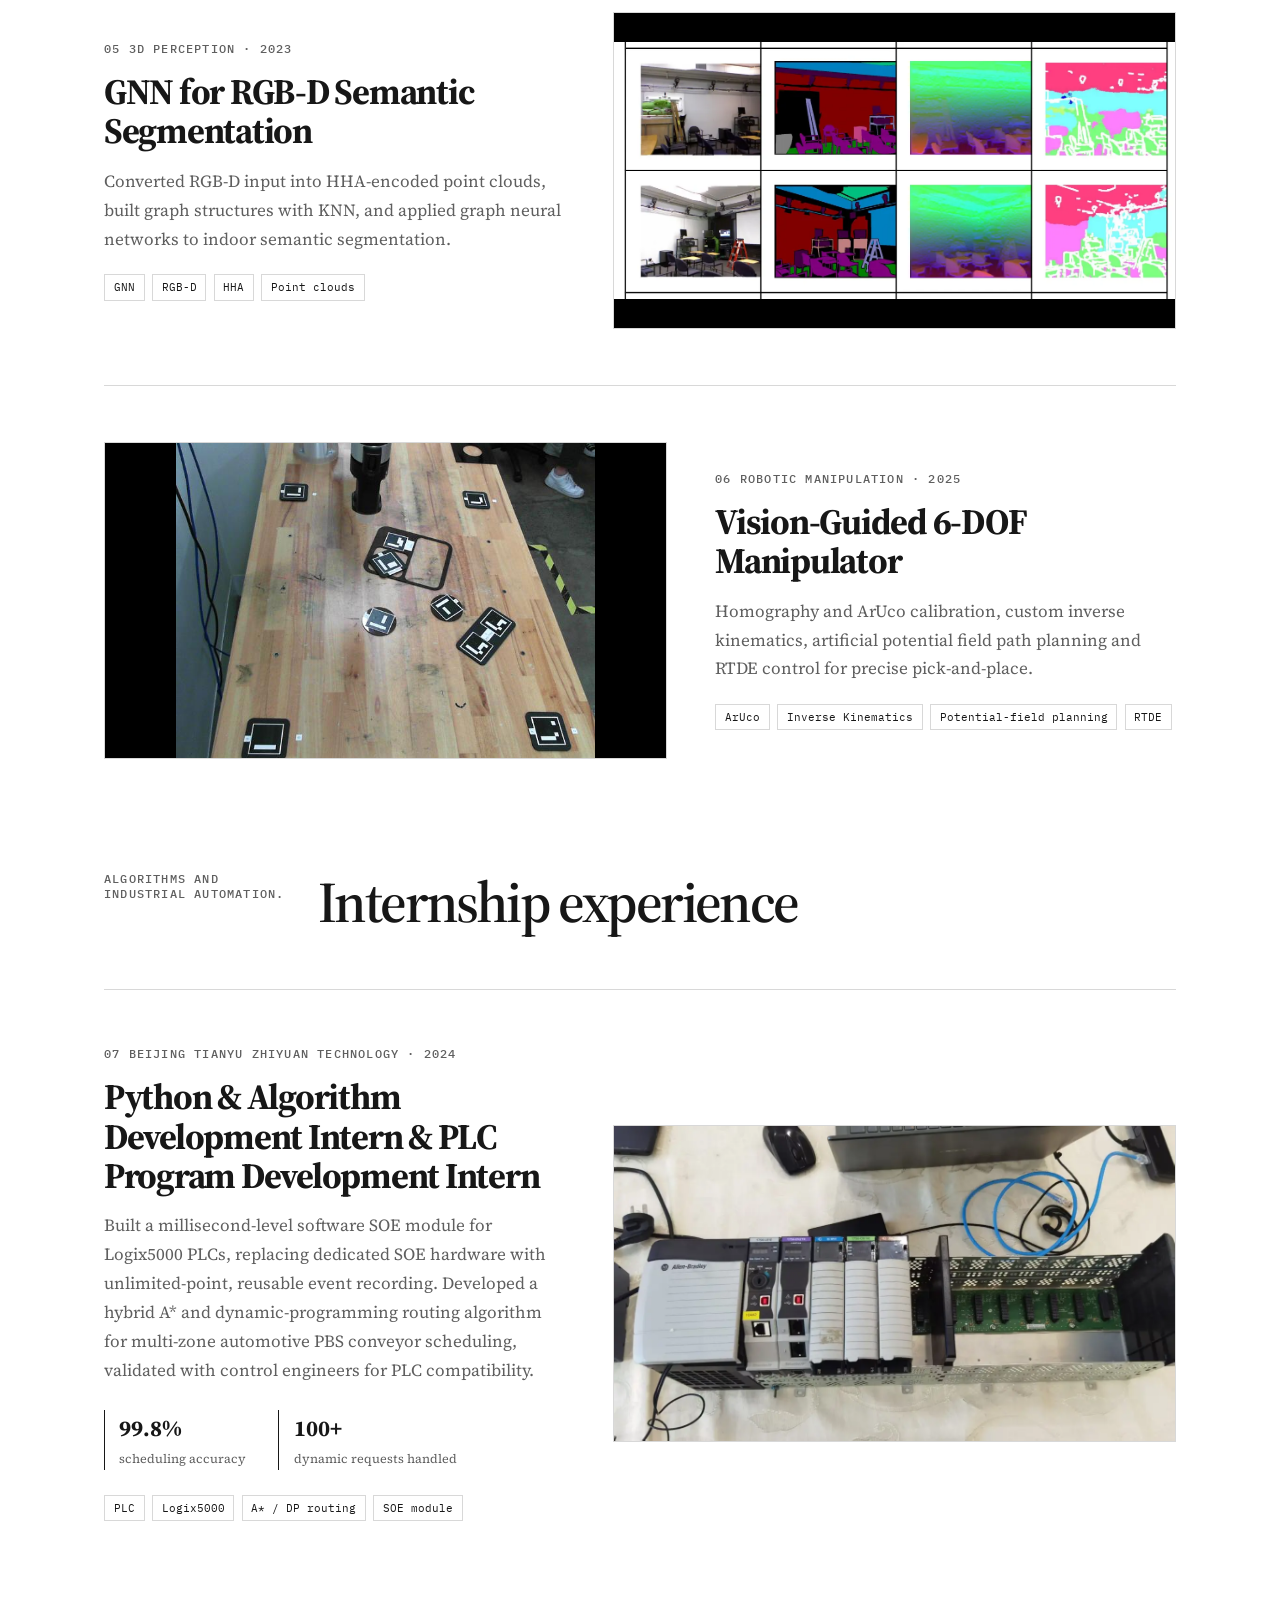
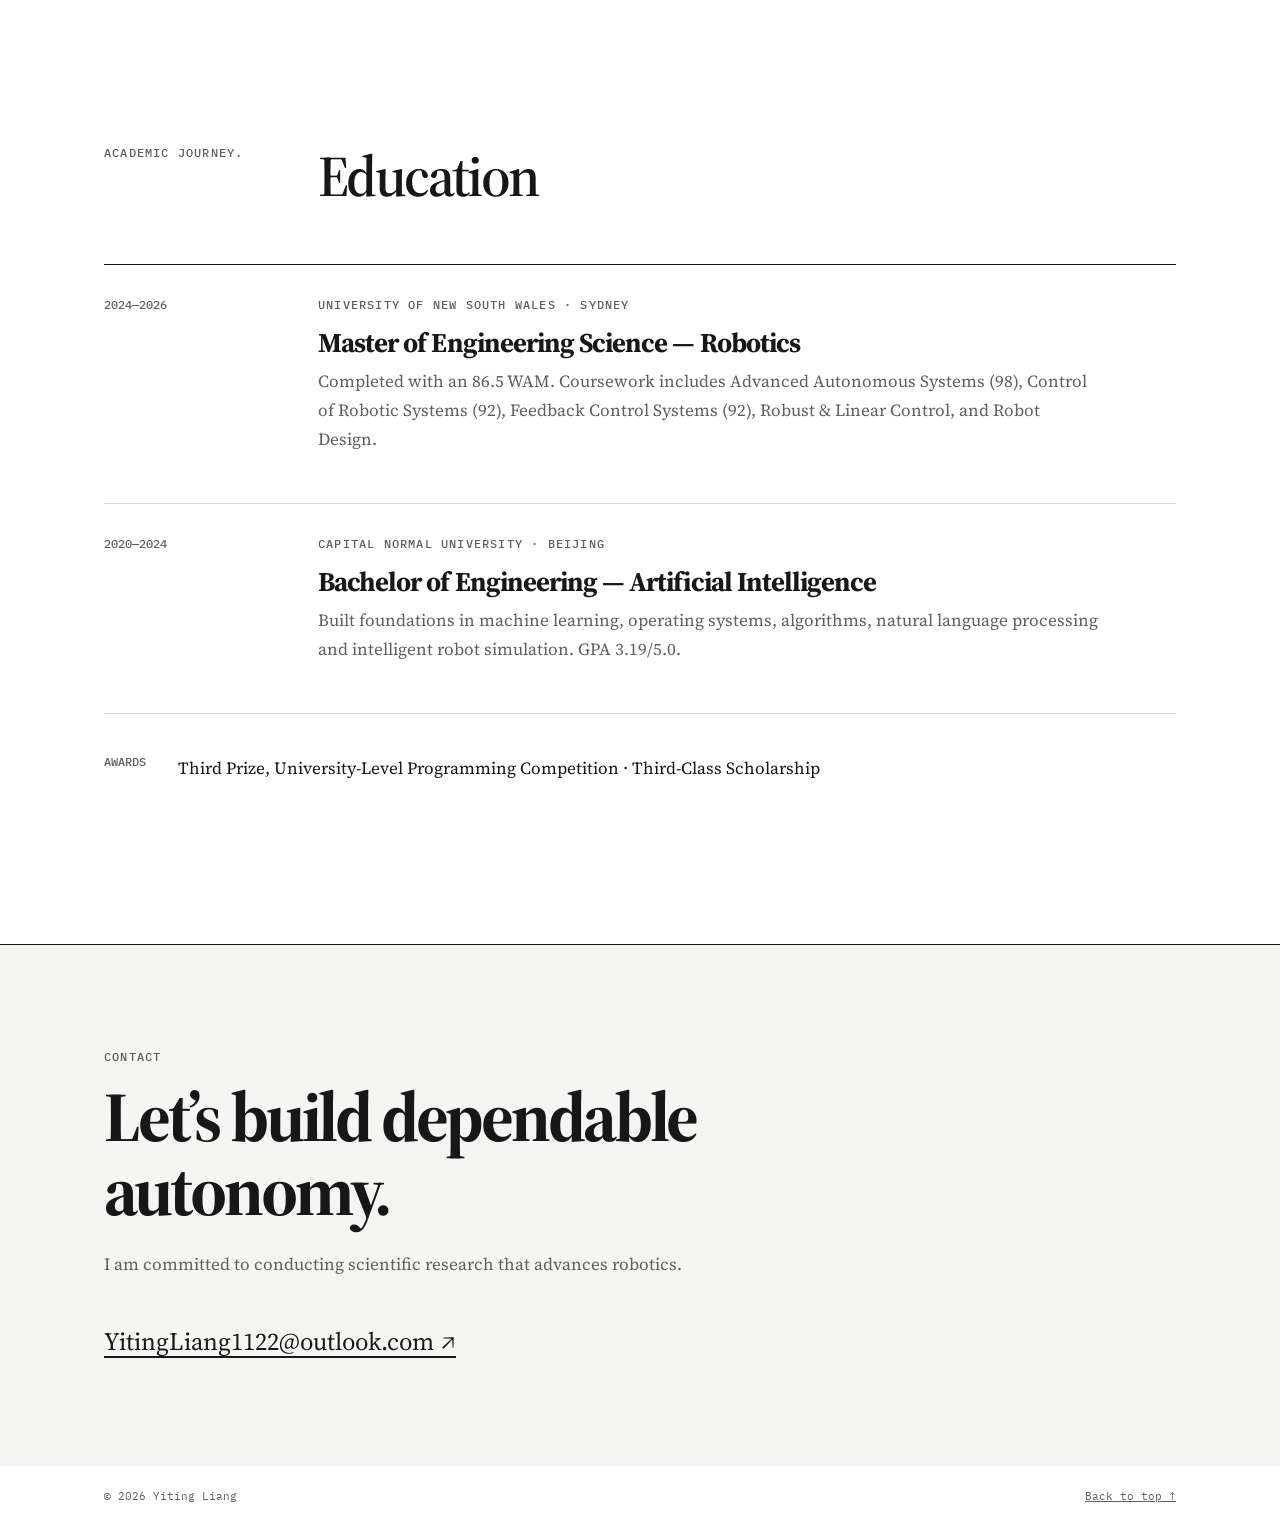
==== commit 2b9a0703: "Add files via upload" ====
--- a/index.html
+++ b/index.html
@@ -227,7 +227,7 @@
 
     <!-- ===== Internship experience ===== -->
     <section class="section projects" id="internship" style="padding-top:0;">
-      <div class="section-heading reveal"><p class="eyebrow">Robotics in industry.</p><h2>Internship experience</h2></div>
+      <div class="section-heading reveal"><p class="eyebrow">Algorithms and industrial automation.</p><h2>Internship experience</h2></div>
 
       <article class="feature feature-video reverse reveal" style="border-top:1px solid var(--line);padding:3.5rem 0 0;">
         <div class="media-wrap">
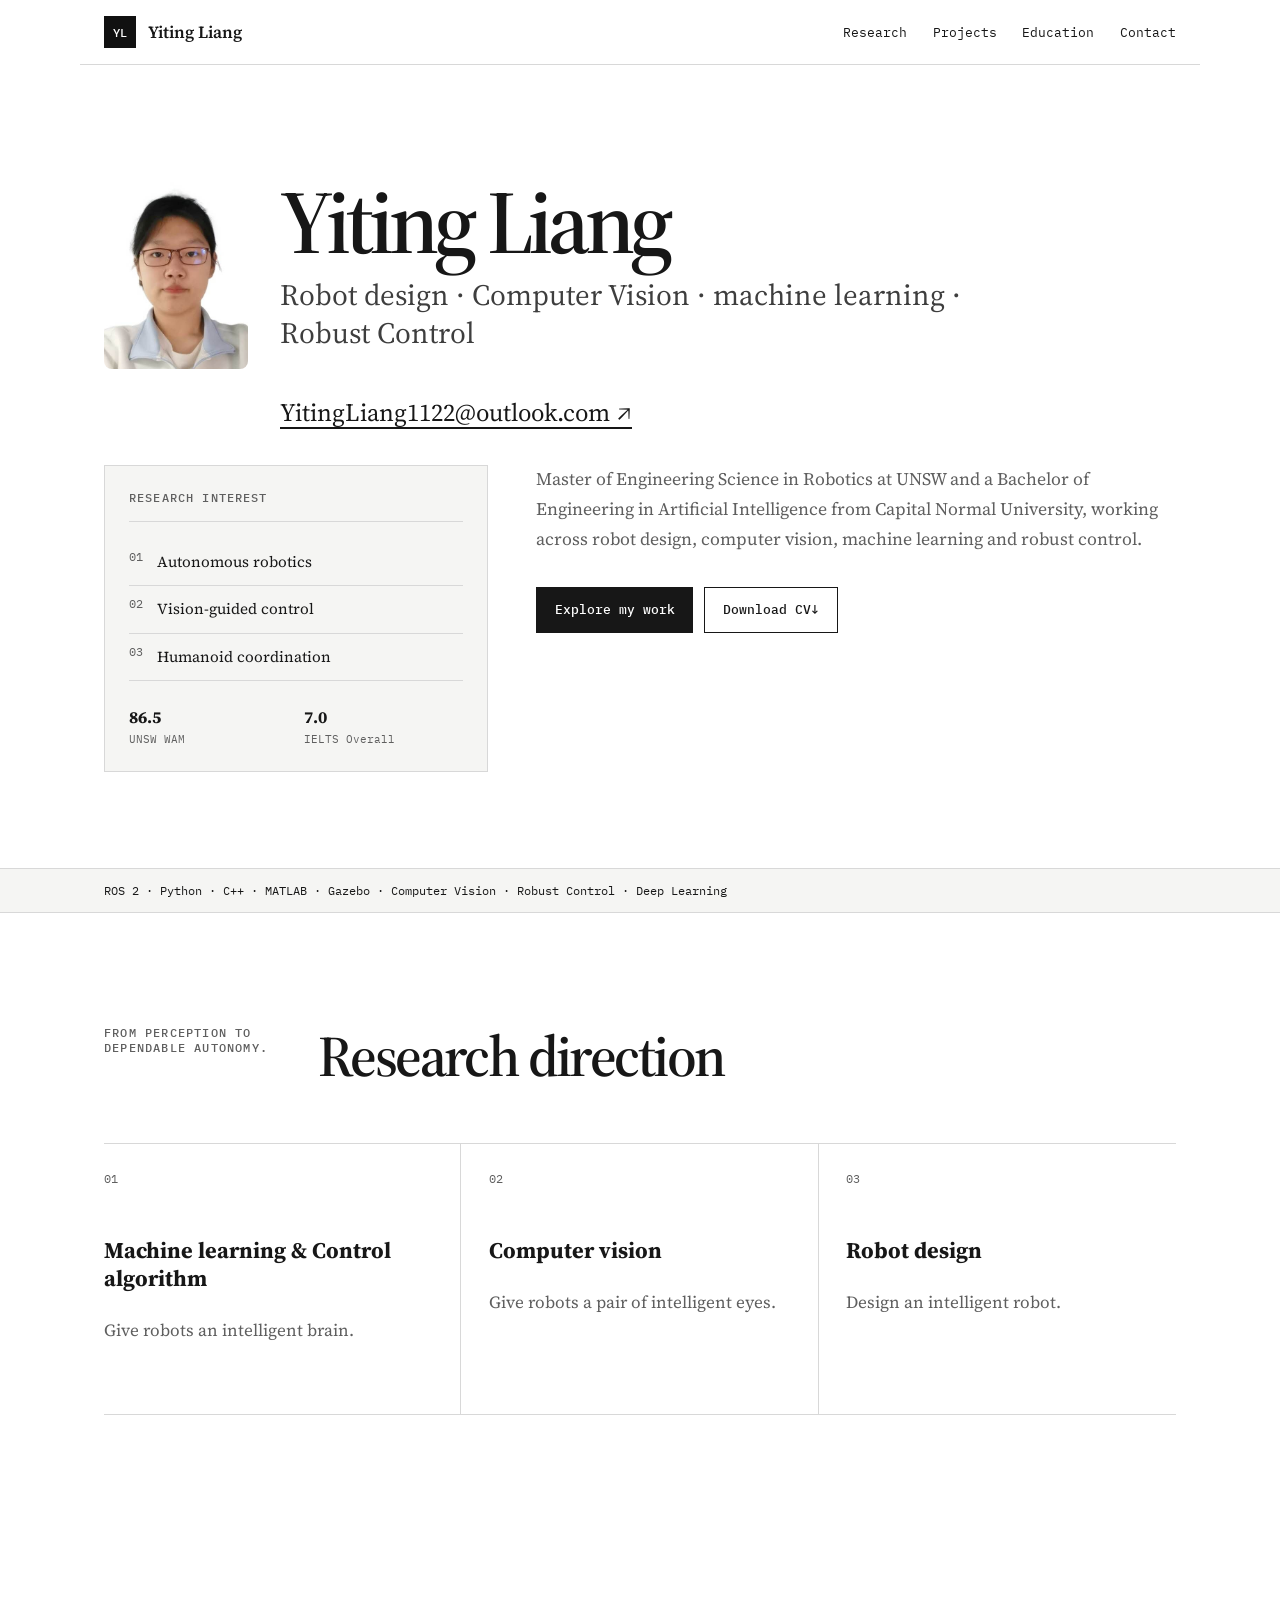
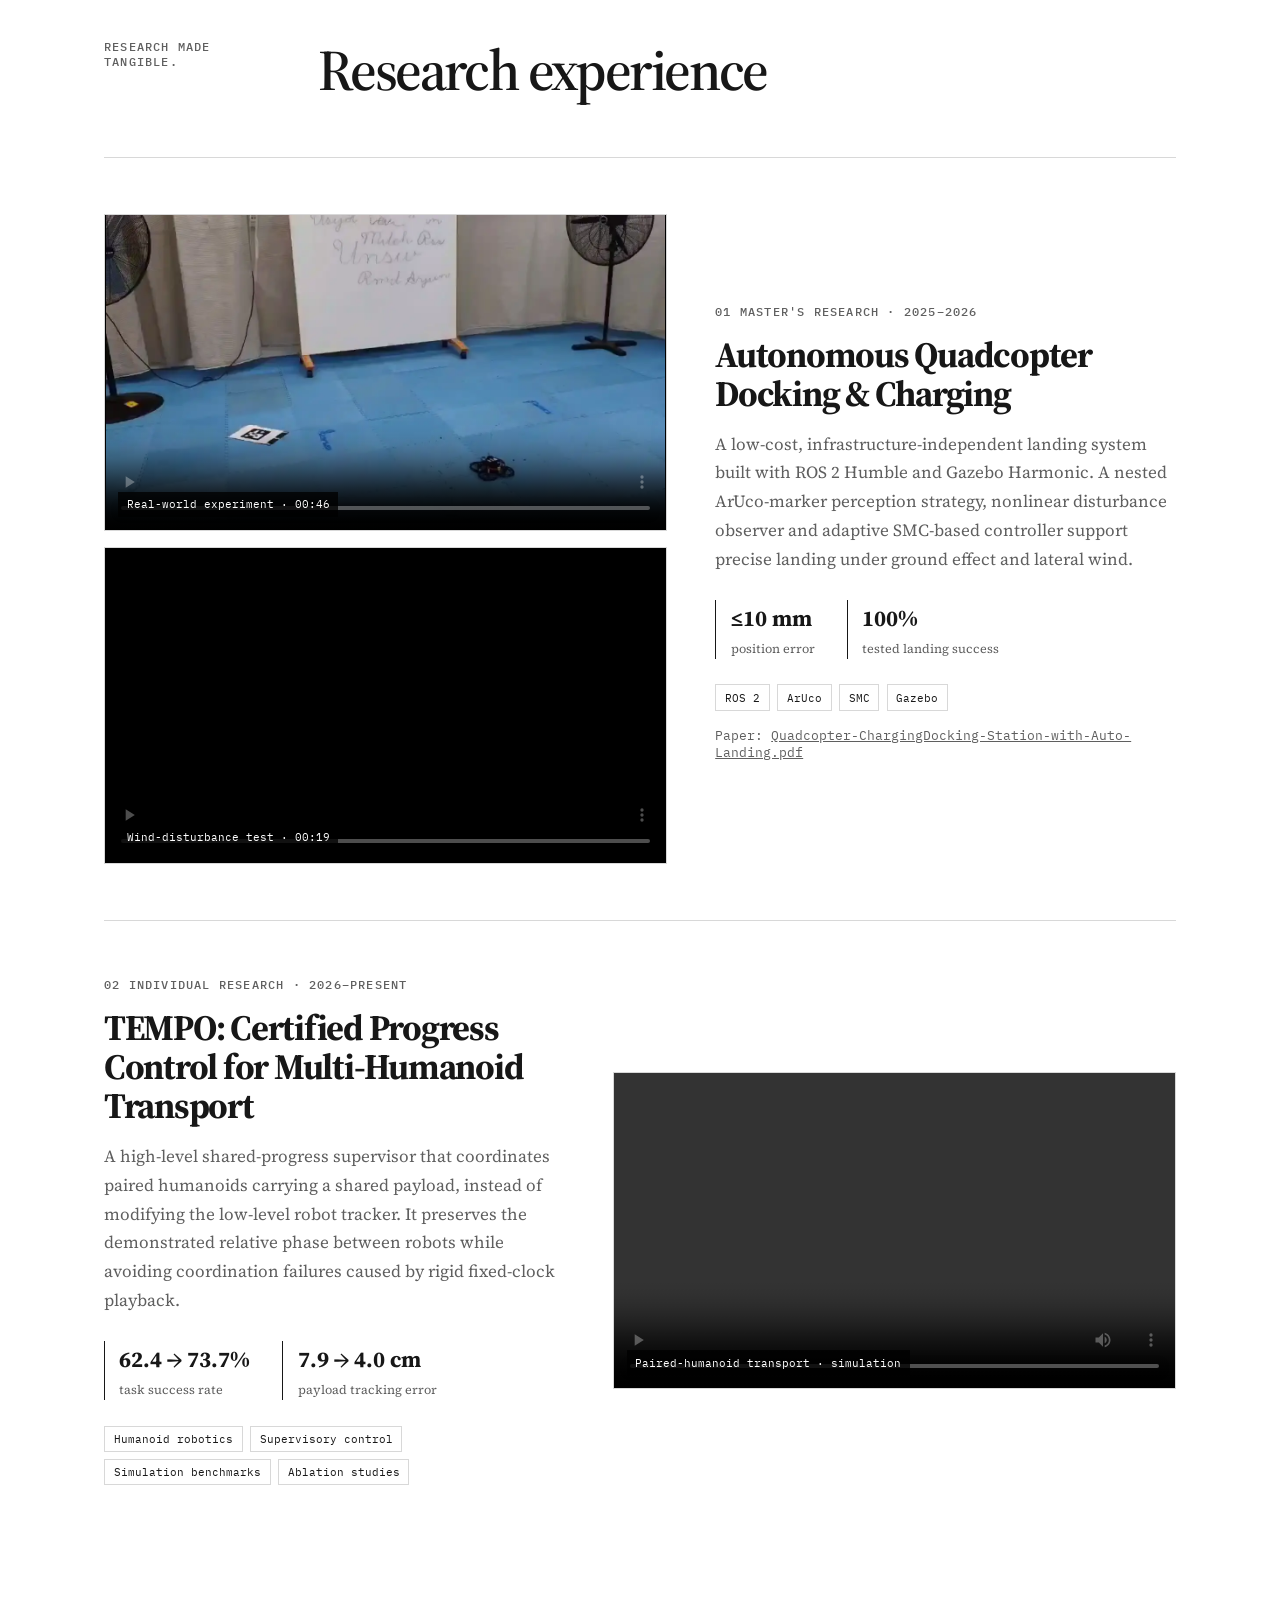
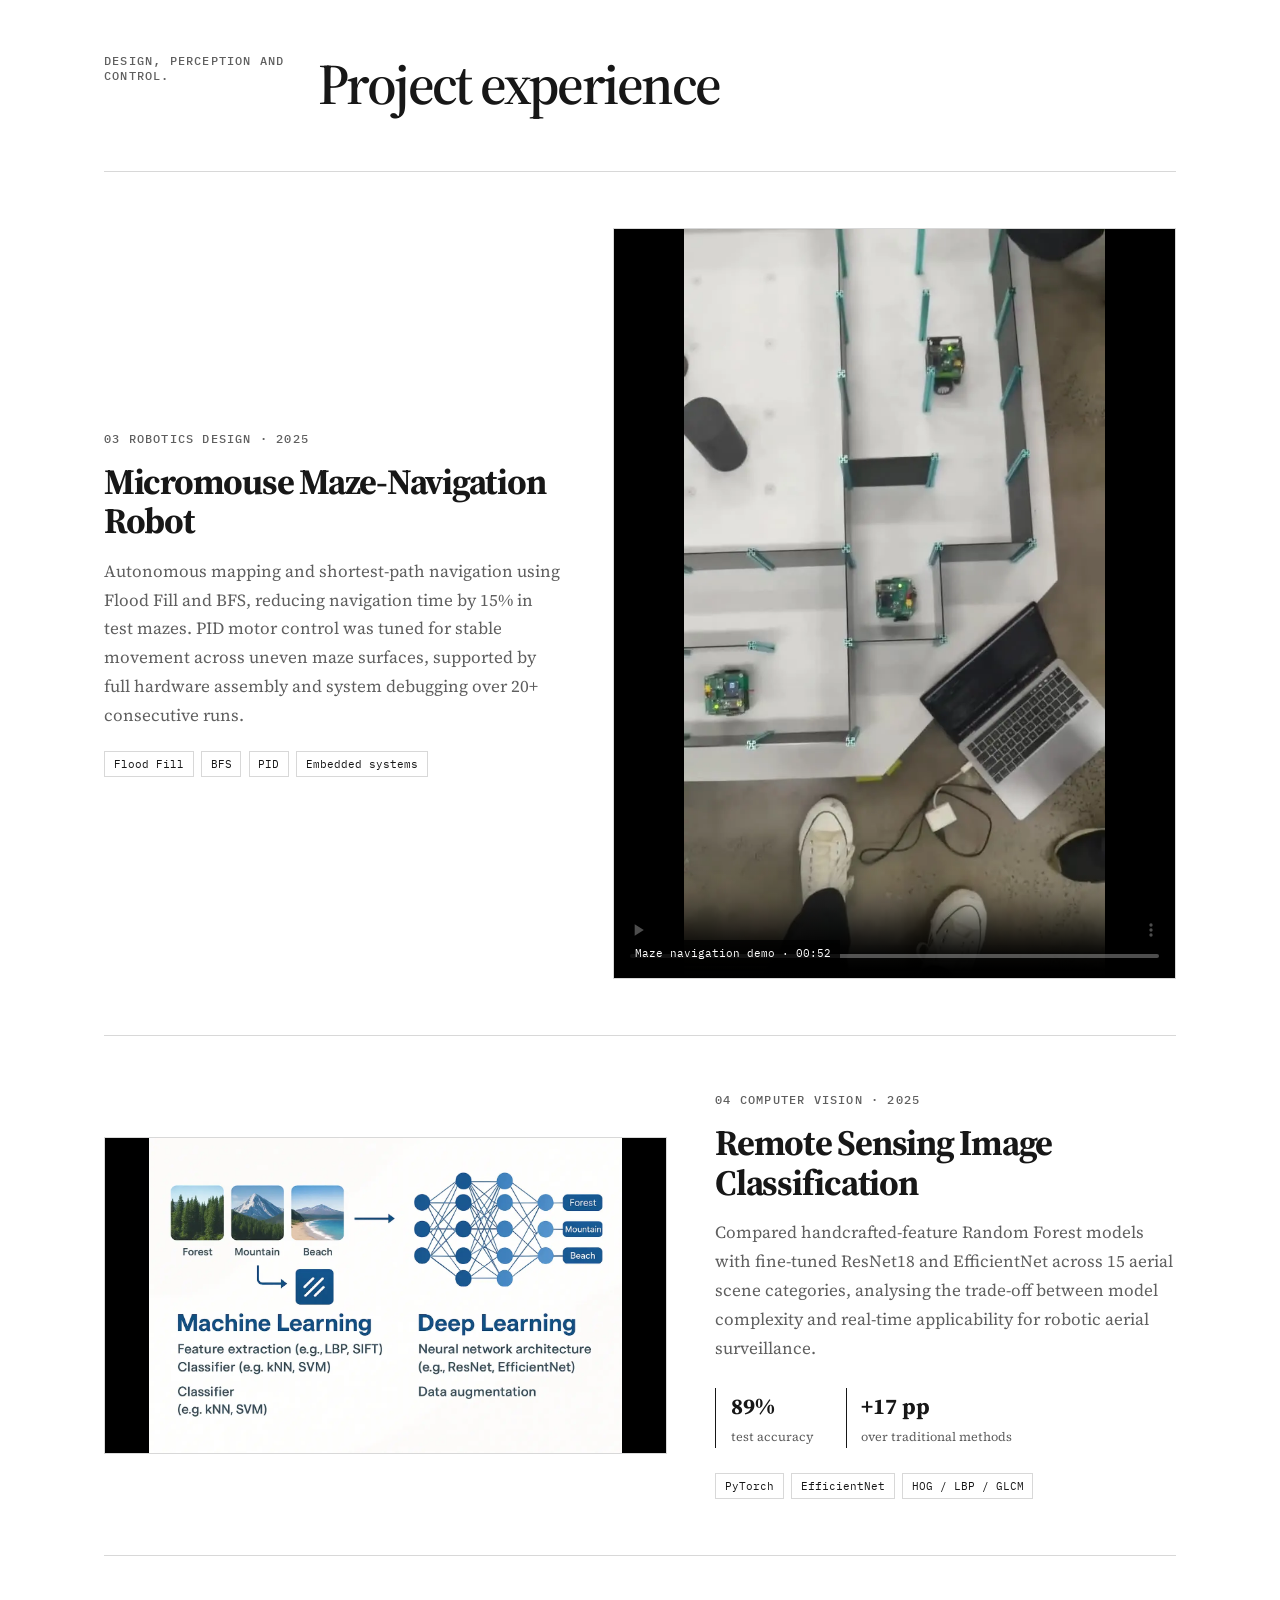
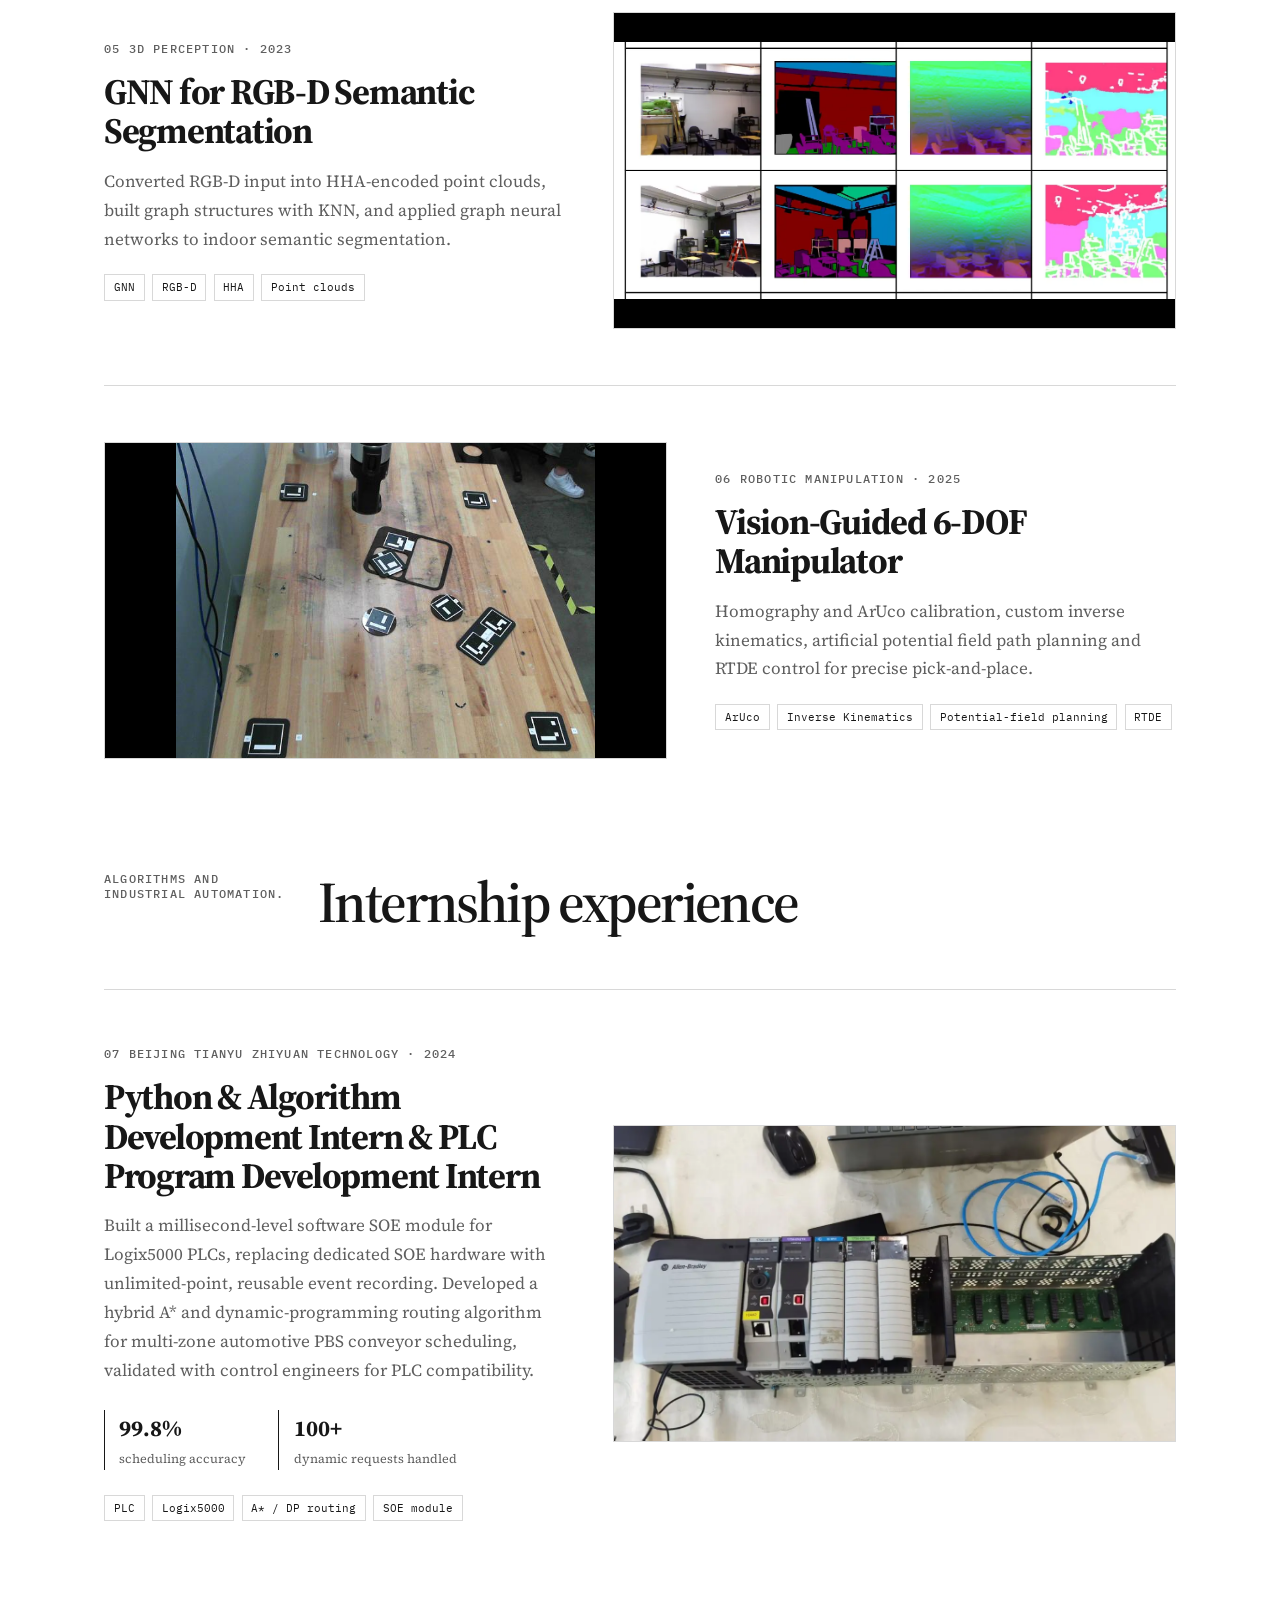
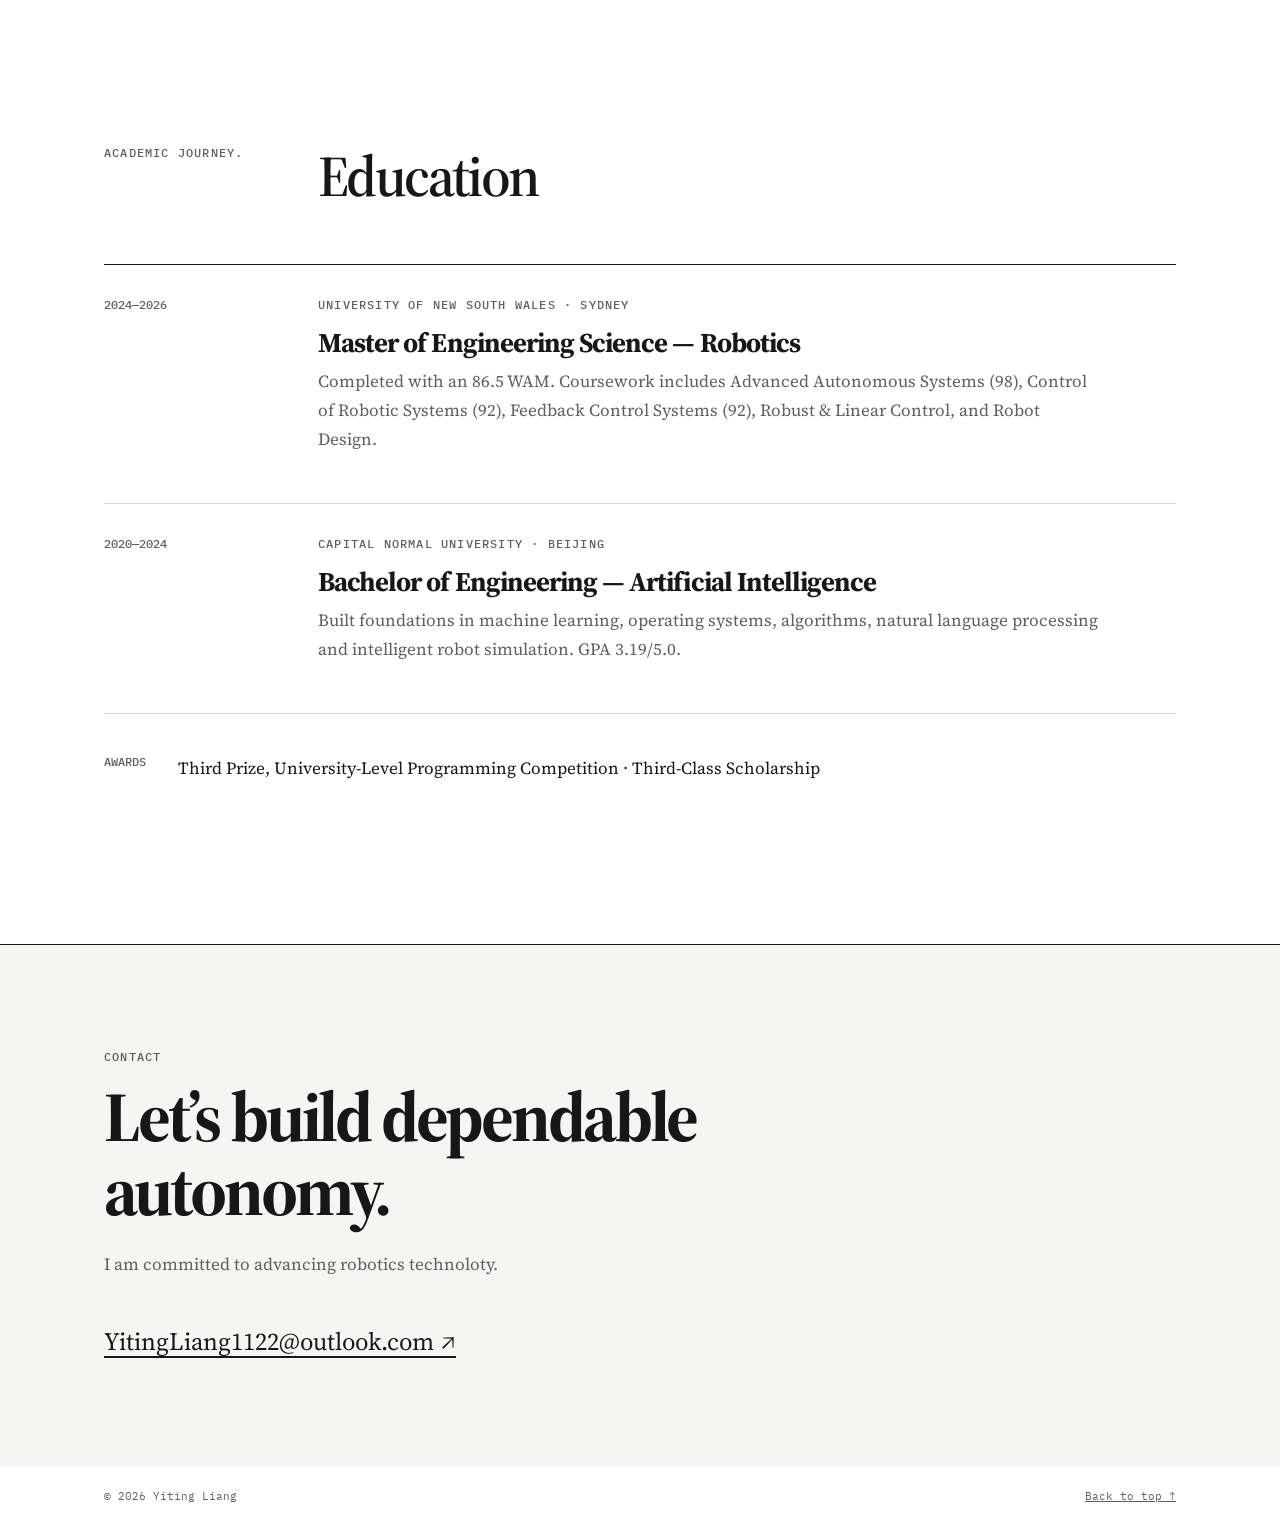
==== commit 46f4e3f9: "Add files via upload" ====
--- a/index.html
+++ b/index.html
@@ -264,7 +264,7 @@
       <div class="contact-inner reveal">
         <p class="eyebrow">Contact</p>
         <h2>Let’s build dependable autonomy.</h2>
-        <p>I am committed to conducting scientific research that advances robotics.</p>
+        <p>I am committed to advancing robotics technoloty.</p>
         <a class="email-link" href="mailto:YitingLiang1122@outlook.com">YitingLiang1122@outlook.com <span aria-hidden="true">↗</span></a>
       </div>
     </section>
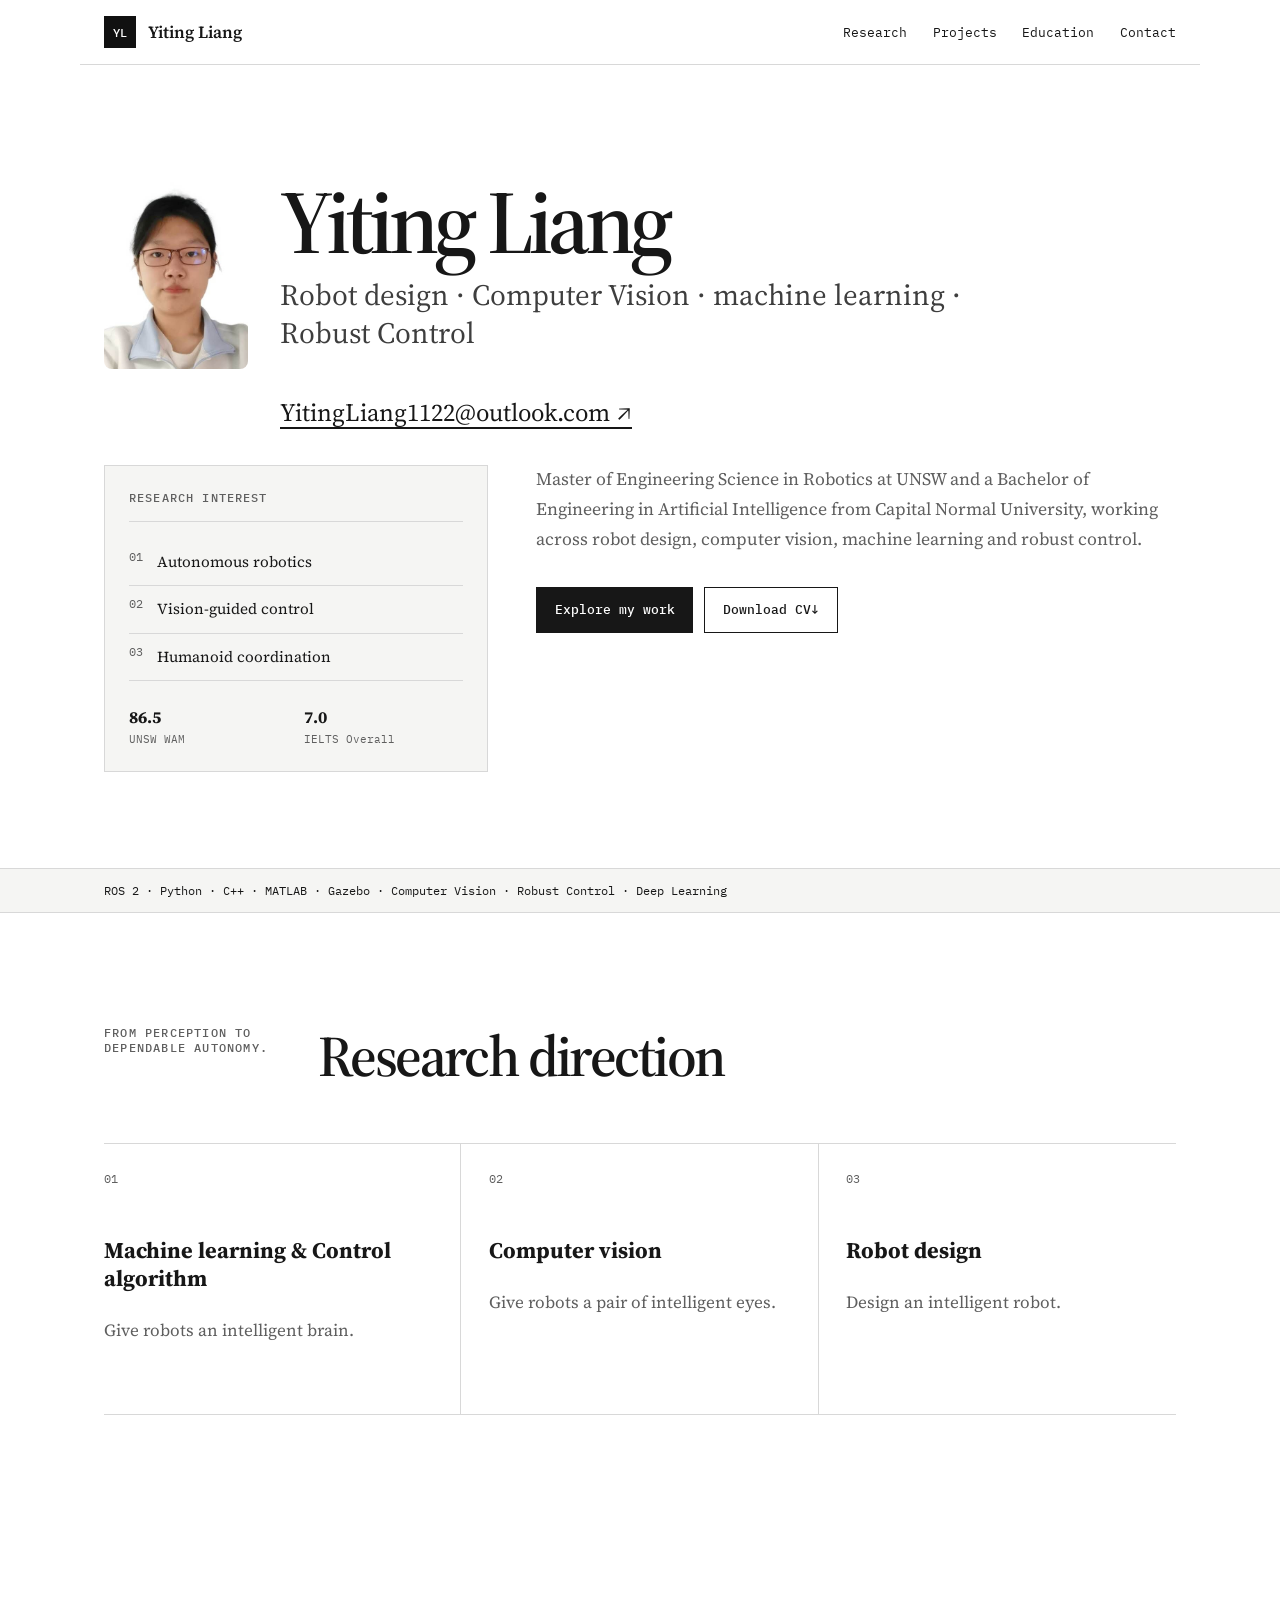
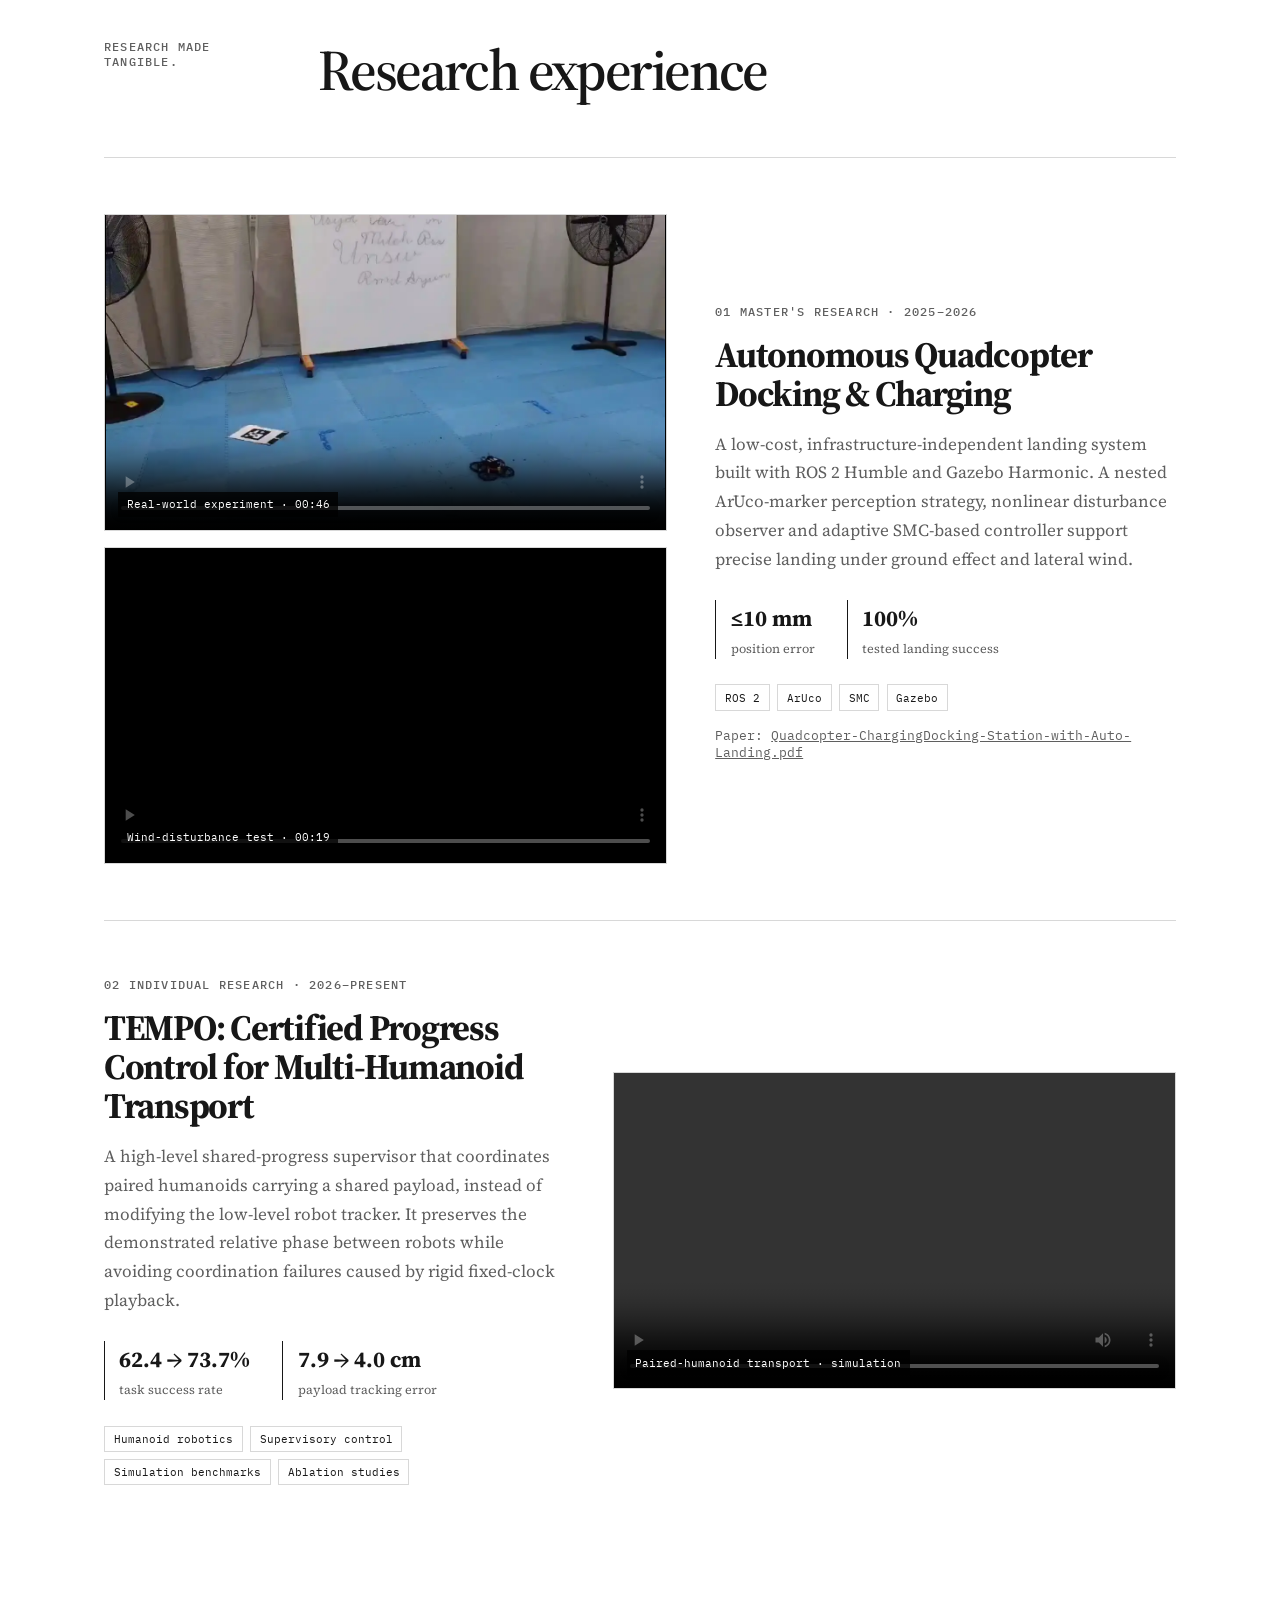
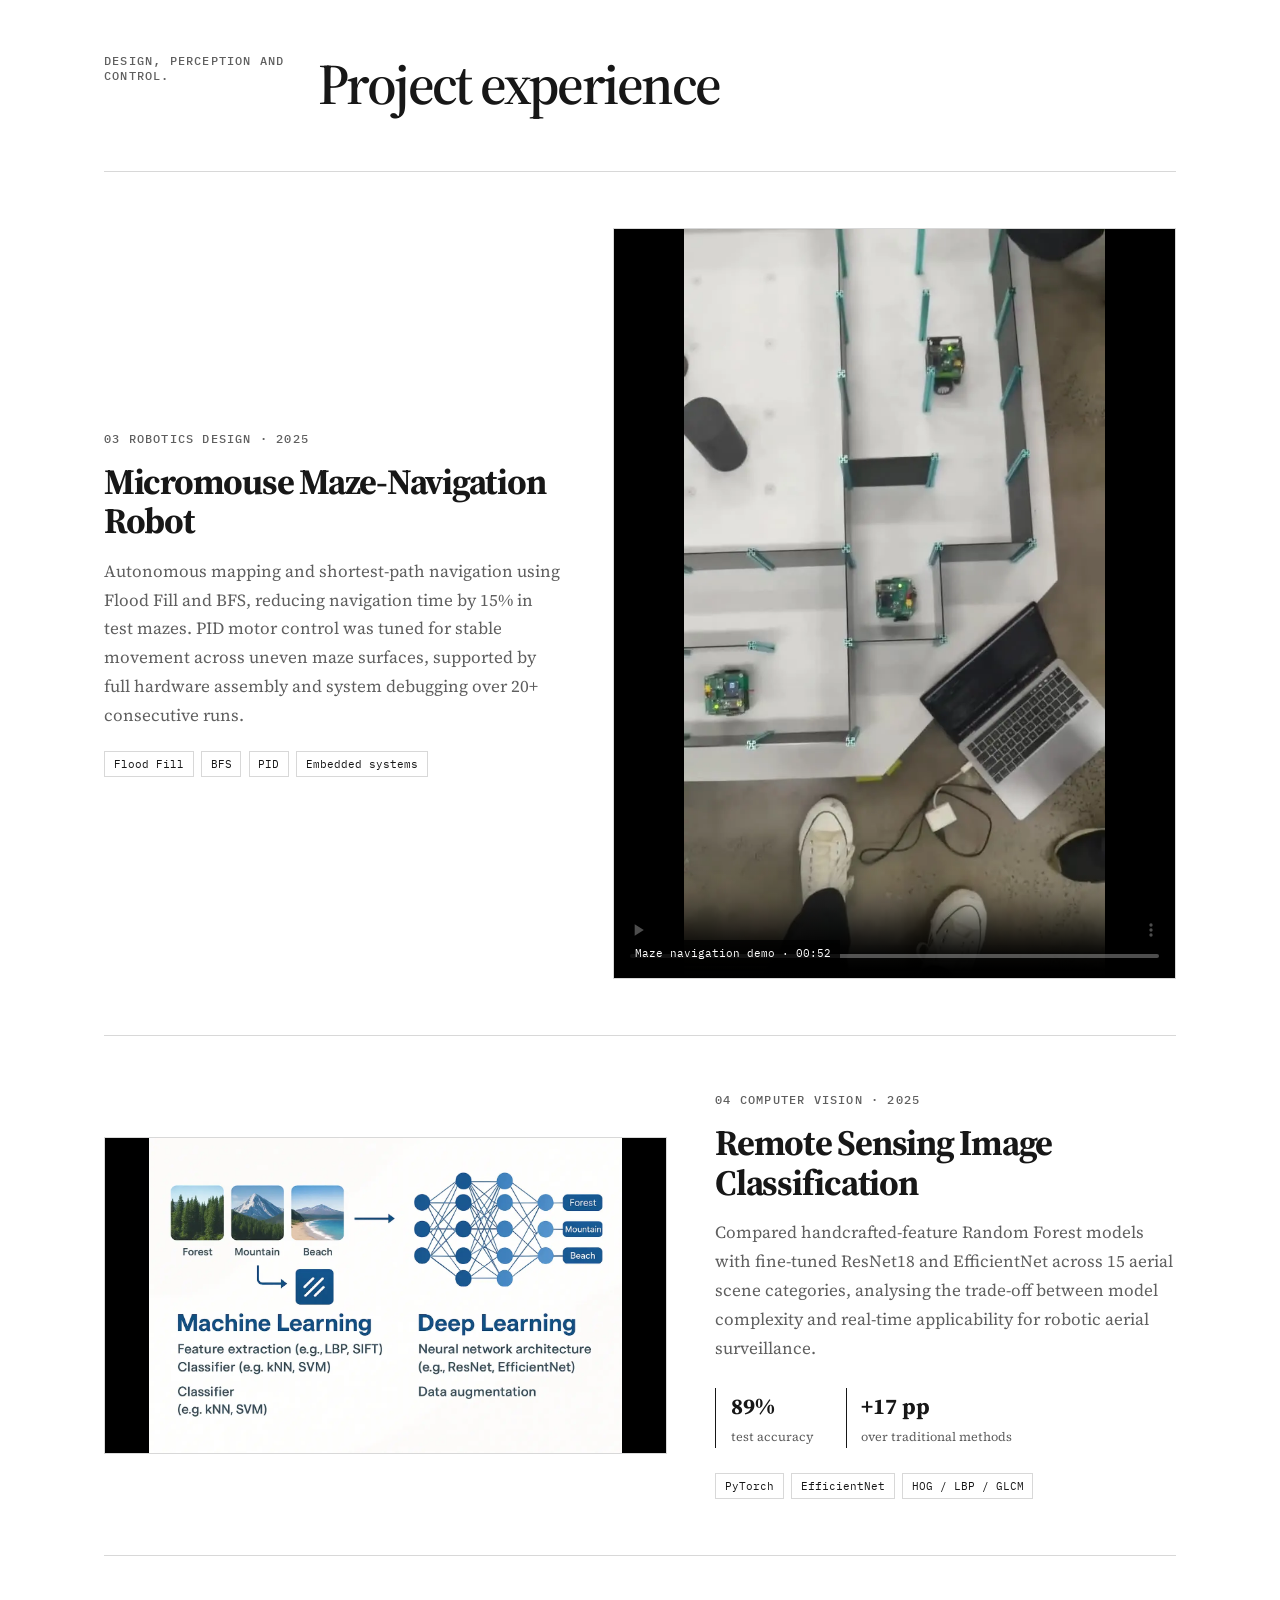
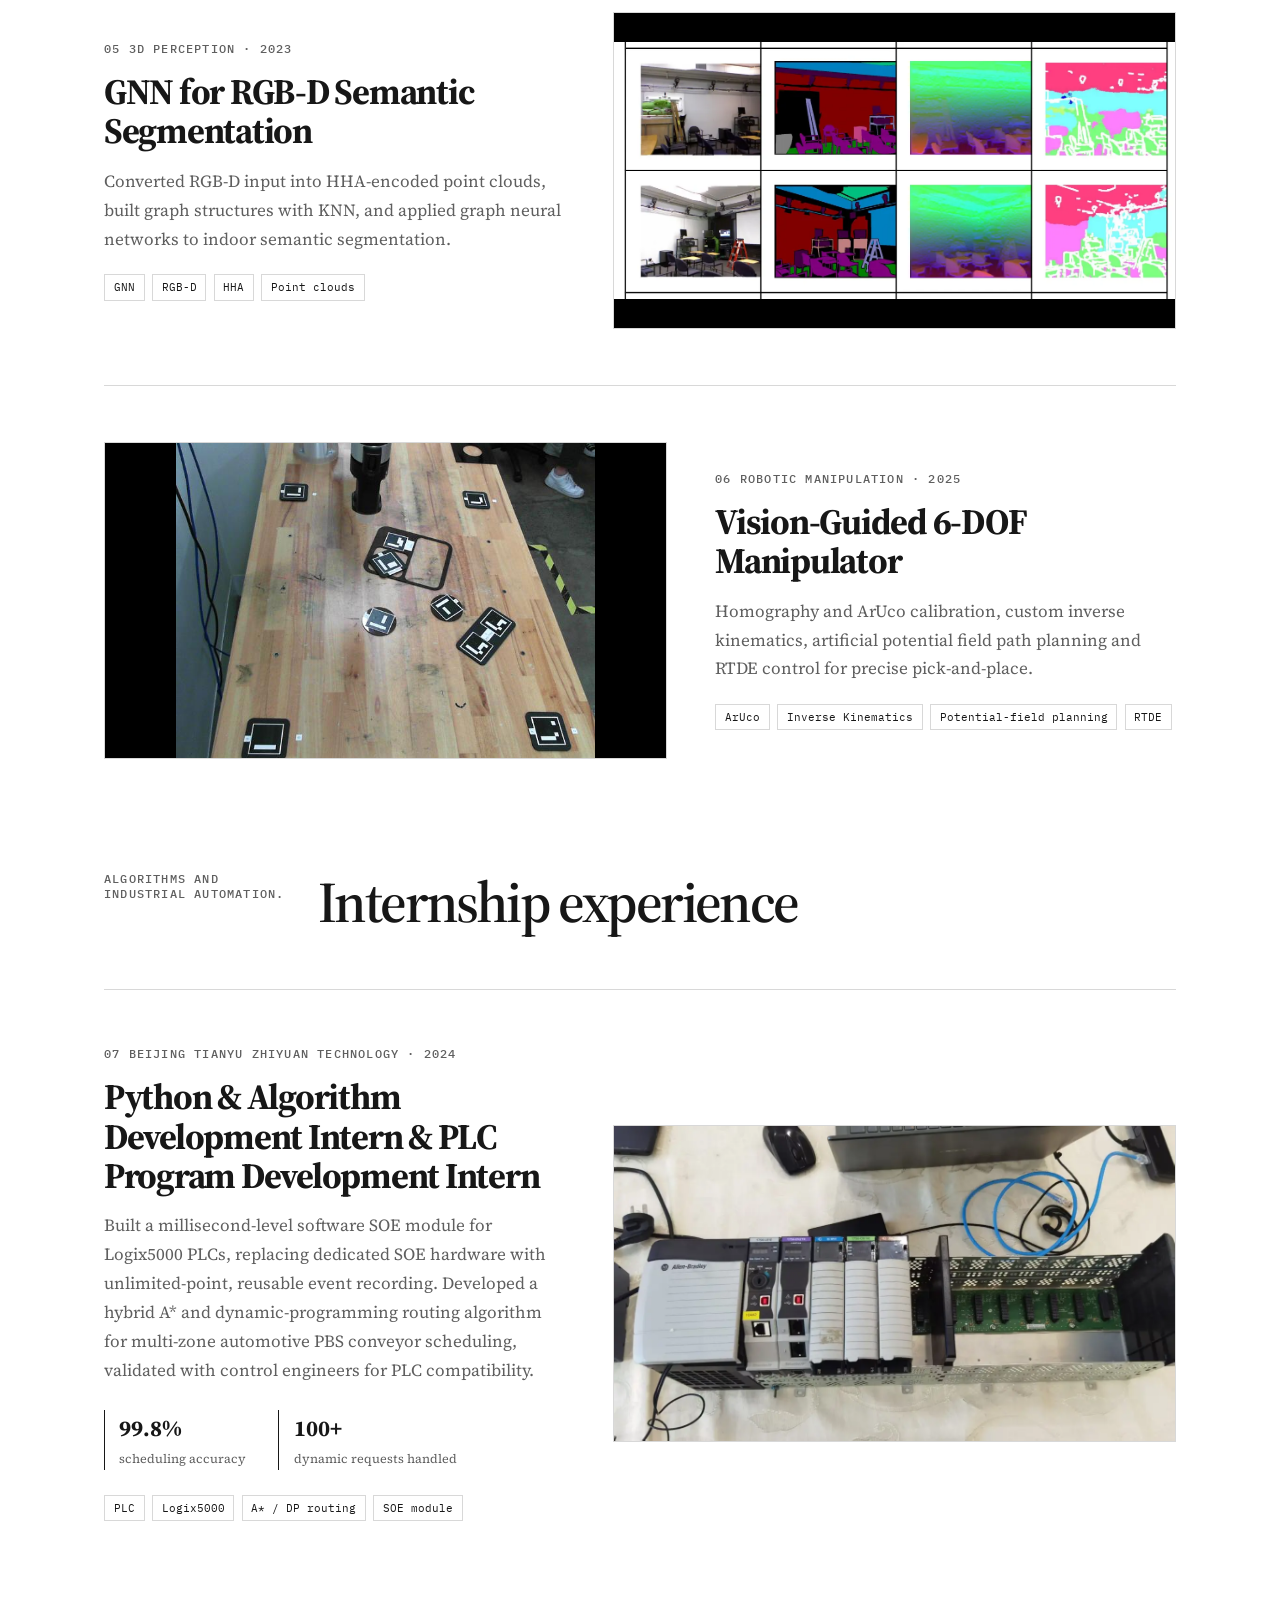
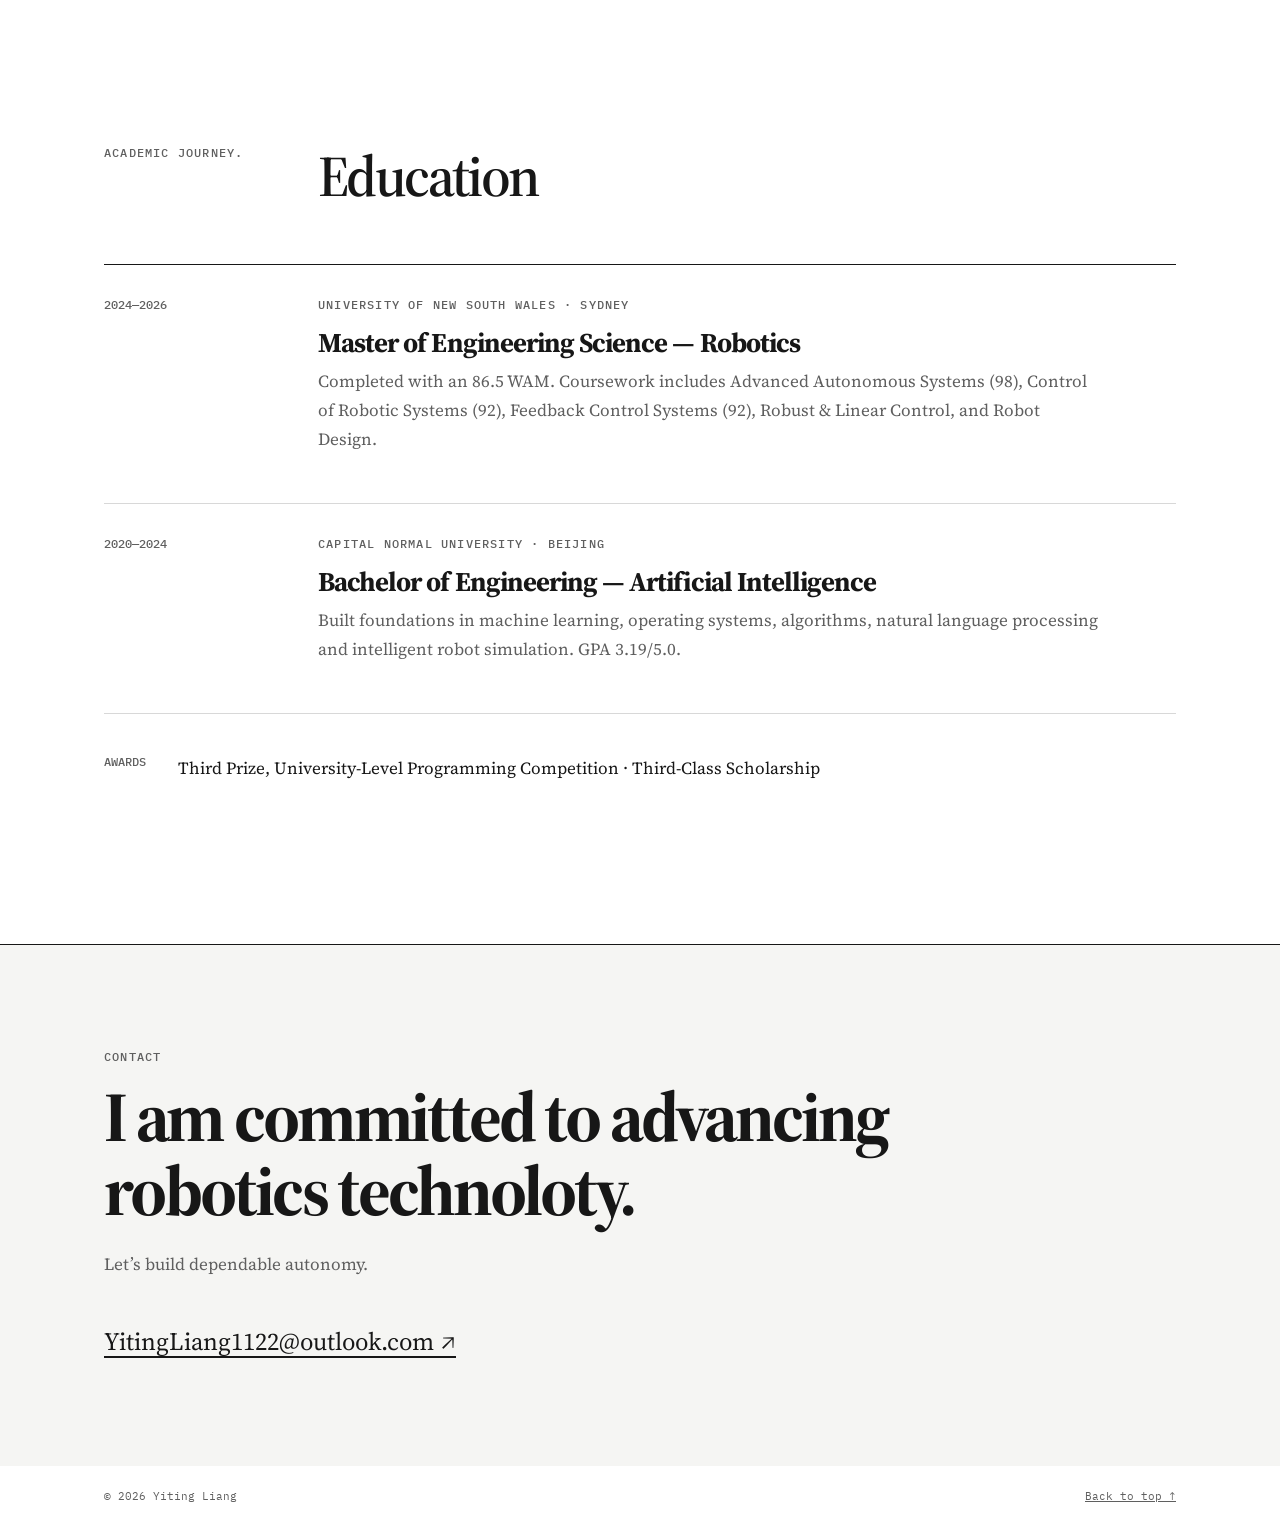
==== commit 4cb19ed1: "Add files via upload" ====
--- a/index.html
+++ b/index.html
@@ -263,8 +263,8 @@
     <section class="contact" id="contact">
       <div class="contact-inner reveal">
         <p class="eyebrow">Contact</p>
-        <h2>Let’s build dependable autonomy.</h2>
-        <p>I am committed to advancing robotics technoloty.</p>
+        <h2>I am committed to advancing robotics technoloty.</h2>
+        <p>Let’s build dependable autonomy.</p>
         <a class="email-link" href="mailto:YitingLiang1122@outlook.com">YitingLiang1122@outlook.com <span aria-hidden="true">↗</span></a>
       </div>
     </section>
